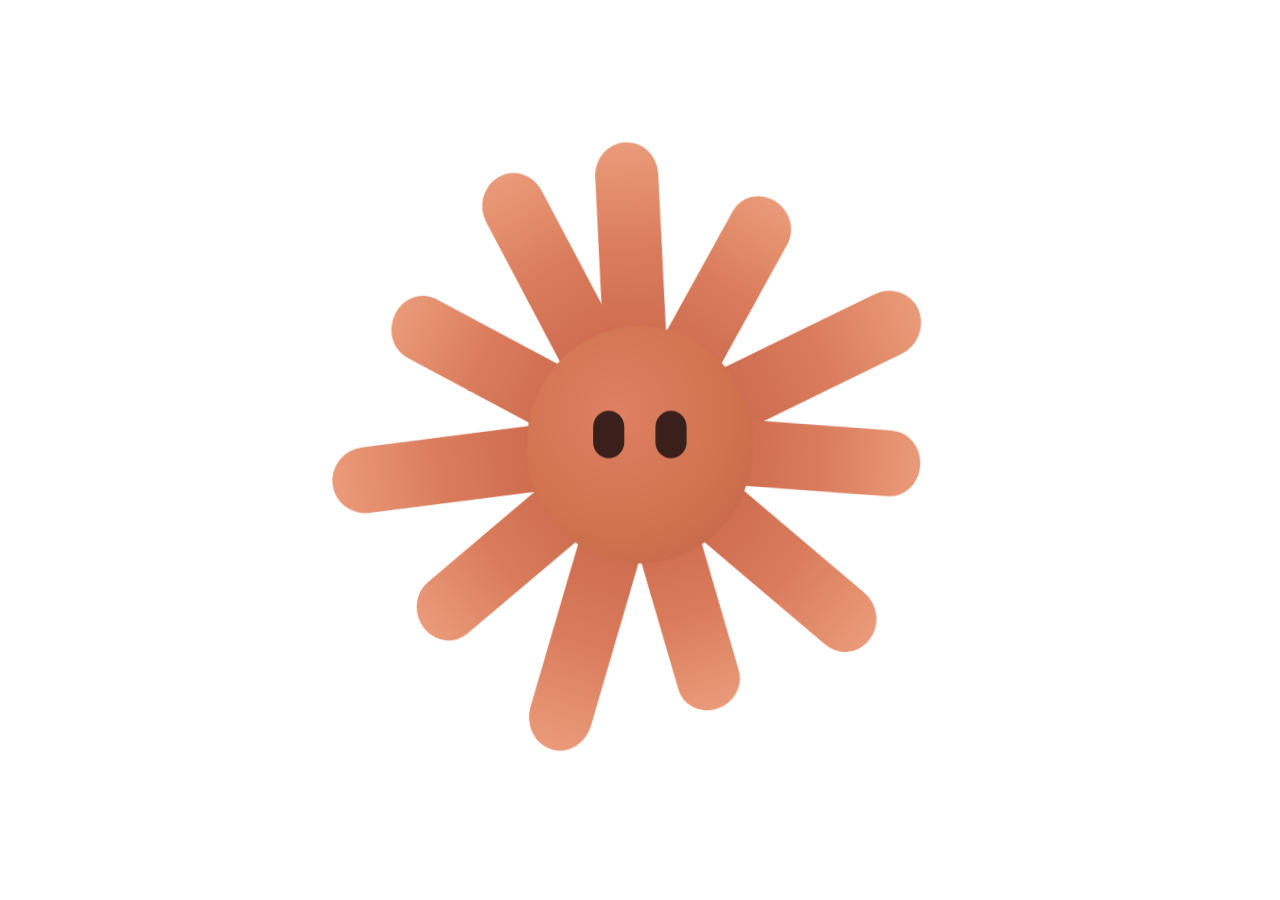
==== Resources/mascot.html @ 40404b52 "Fix expand race + flaky offline, and replace mascot with the real Claude sunburst Issue 1 (panel wou" ====
<!DOCTYPE html>
<html lang="en">
<head>
<meta charset="utf-8" />
<meta name="viewport" content="width=device-width, initial-scale=1, viewport-fit=cover" />
<title>Claude Mascot</title>
<style>
  html, body {
    margin: 0;
    height: 100%;
    background: transparent;       /* transparent for WKWebView (drawsBackground=false) */
    overflow: hidden;
  }
  #stage {
    position: fixed;
    inset: 0;
    display: flex;
    align-items: center;
    justify-content: center;
    will-change: filter, opacity;
  }
  /* Fill the viewport; viewBox padding keeps the rays from clipping. */
  #mascotSvg {
    width: 100%;
    height: 100%;
    display: block;
    overflow: visible;
    /* slight inner padding so the burst never touches the very edge */
    padding: 6%;
    box-sizing: border-box;
  }
  /* GPU hint for the animated groups */
  #mascot, #rays, #face { will-change: transform; }
</style>
</head>
<body>
  <div id="stage">
    <!--
      The real Claude mascot: a coral "sunburst"/sparkle (the burst is the body)
      with a simple cute face. 11 rounded tapered rays, lighter at the tips,
      radiating from a solid coral core. Faithful to claude.ai's burst mark.
    -->
    <svg id="mascotSvg" viewBox="0 0 260 260" xmlns="http://www.w3.org/2000/svg"
         shape-rendering="geometricPrecision" aria-label="Claude mascot">
      <defs>
        <!-- ray: dark coral at the base (center), lighter coral at the tip -->
        <linearGradient id="rayGrad" x1="0" y1="1" x2="0" y2="0">
          <stop offset="0"   stop-color="#C8654A" />
          <stop offset="0.55" stop-color="#DA7C5C" />
          <stop offset="1"   stop-color="#EA9B79" />
        </linearGradient>
        <!-- core face disc (kept close to the ray-base tone so it reads as one body) -->
        <radialGradient id="coreGrad" cx="0.40" cy="0.36" r="0.80">
          <stop offset="0"   stop-color="#DE8164" />
          <stop offset="0.62" stop-color="#D0734E" />
          <stop offset="1"   stop-color="#C2674A" />
        </radialGradient>
        <!-- a single ray, chunky rounded capsule pointing up -->
        <rect id="ray" x="-11" y="-101" width="22" height="80" rx="11" fill="url(#rayGrad)" />
      </defs>

      <!-- static centering group: GSAP never touches this -->
      <g transform="translate(130,130)">
        <!-- everything below is centered on (0,0) -->
        <g id="mascot">

          <!-- the burst of rays (organic, slightly irregular lengths) -->
          <g id="rays">
            <use href="#ray" transform="rotate(-4)   scale(1,1.00)" />
            <use href="#ray" transform="rotate(29)   scale(1,0.93)" />
            <use href="#ray" transform="rotate(64)   scale(1,1.06)" />
            <use href="#ray" transform="rotate(93)   scale(1,0.97)" />
            <use href="#ray" transform="rotate(128)  scale(1,1.02)" />
            <use href="#ray" transform="rotate(162)  scale(1,0.91)" />
            <use href="#ray" transform="rotate(196)  scale(1,1.05)" />
            <use href="#ray" transform="rotate(230)  scale(1,0.96)" />
            <use href="#ray" transform="rotate(262)  scale(1,1.07)" />
            <use href="#ray" transform="rotate(296)  scale(1,0.95)" />
            <use href="#ray" transform="rotate(330)  scale(1,1.01)" />
          </g>

          <!-- solid core = the face disc -->
          <circle id="core" cx="0" cy="0" r="40" fill="url(#coreGrad)" />

          <!-- face -->
          <g id="face">
            <!-- eyebrows (hidden until a tense mood) -->
            <g id="brows" opacity="0">
              <rect id="browL" x="-19" y="-18" width="13" height="3.6" rx="1.8" fill="#3A201A" />
              <rect id="browR" x="6"   y="-18" width="13" height="3.6" rx="1.8" fill="#3A201A" />
            </g>
            <!-- eyes -->
            <rect id="eyeL" x="-16.5" y="-11.5" width="11" height="16" rx="5.5" fill="#3A201A" />
            <rect id="eyeR" x="5.5"   y="-11.5" width="11" height="16" rx="5.5" fill="#3A201A" />
            <!-- mouths (one shown at a time, hidden by default) -->
            <path id="mouthHappy" d="M-9,13 Q0,20 9,13" fill="none" stroke="#3A201A"
                  stroke-width="3" stroke-linecap="round" opacity="0" />
            <ellipse id="mouthWorried" cx="0" cy="15" rx="3.6" ry="4.6" fill="#3A201A" opacity="0" />
          </g>

        </g>
      </g>
    </svg>
  </div>

  <!-- GSAP, vendored inline (no network at runtime) -->
  <script>/*!
 * GSAP 3.12.5
 * https://gsap.com
 * 
 * @license Copyright 2024, GreenSock. All rights reserved.
 * Subject to the terms at https://gsap.com/standard-license or for Club GSAP members, the agreement issued with that membership.
 * @author: Jack Doyle, jack@greensock.com
 */

!function(t,e){"object"==typeof exports&&"undefined"!=typeof module?e(exports):"function"==typeof define&&define.amd?define(["exports"],e):e((t=t||self).window=t.window||{})}(this,function(e){"use strict";function _inheritsLoose(t,e){t.prototype=Object.create(e.prototype),(t.prototype.constructor=t).__proto__=e}function _assertThisInitialized(t){if(void 0===t)throw new ReferenceError("this hasn't been initialised - super() hasn't been called");return t}function r(t){return"string"==typeof t}function s(t){return"function"==typeof t}function t(t){return"number"==typeof t}function u(t){return void 0===t}function v(t){return"object"==typeof t}function w(t){return!1!==t}function x(){return"undefined"!=typeof window}function y(t){return s(t)||r(t)}function P(t){return(i=yt(t,ot))&&ze}function Q(t,e){return console.warn("Invalid property",t,"set to",e,"Missing plugin? gsap.registerPlugin()")}function R(t,e){return!e&&console.warn(t)}function S(t,e){return t&&(ot[t]=e)&&i&&(i[t]=e)||ot}function T(){return 0}function ea(t){var e,r,i=t[0];if(v(i)||s(i)||(t=[t]),!(e=(i._gsap||{}).harness)){for(r=gt.length;r--&&!gt[r].targetTest(i););e=gt[r]}for(r=t.length;r--;)t[r]&&(t[r]._gsap||(t[r]._gsap=new Vt(t[r],e)))||t.splice(r,1);return t}function fa(t){return t._gsap||ea(Mt(t))[0]._gsap}function ga(t,e,r){return(r=t[e])&&s(r)?t[e]():u(r)&&t.getAttribute&&t.getAttribute(e)||r}function ha(t,e){return(t=t.split(",")).forEach(e)||t}function ia(t){return Math.round(1e5*t)/1e5||0}function ja(t){return Math.round(1e7*t)/1e7||0}function ka(t,e){var r=e.charAt(0),i=parseFloat(e.substr(2));return t=parseFloat(t),"+"===r?t+i:"-"===r?t-i:"*"===r?t*i:t/i}function la(t,e){for(var r=e.length,i=0;t.indexOf(e[i])<0&&++i<r;);return i<r}function ma(){var t,e,r=dt.length,i=dt.slice(0);for(ct={},t=dt.length=0;t<r;t++)(e=i[t])&&e._lazy&&(e.render(e._lazy[0],e._lazy[1],!0)._lazy=0)}function na(t,e,r,i){dt.length&&!L&&ma(),t.render(e,r,i||L&&e<0&&(t._initted||t._startAt)),dt.length&&!L&&ma()}function oa(t){var e=parseFloat(t);return(e||0===e)&&(t+"").match(at).length<2?e:r(t)?t.trim():t}function pa(t){return t}function qa(t,e){for(var r in e)r in t||(t[r]=e[r]);return t}function ta(t,e){for(var r in e)"__proto__"!==r&&"constructor"!==r&&"prototype"!==r&&(t[r]=v(e[r])?ta(t[r]||(t[r]={}),e[r]):e[r]);return t}function ua(t,e){var r,i={};for(r in t)r in e||(i[r]=t[r]);return i}function va(t){var e=t.parent||I,r=t.keyframes?function _setKeyframeDefaults(i){return function(t,e){for(var r in e)r in t||"duration"===r&&i||"ease"===r||(t[r]=e[r])}}(Z(t.keyframes)):qa;if(w(t.inherit))for(;e;)r(t,e.vars.defaults),e=e.parent||e._dp;return t}function xa(t,e,r,i,n){void 0===r&&(r="_first"),void 0===i&&(i="_last");var a,s=t[i];if(n)for(a=e[n];s&&s[n]>a;)s=s._prev;return s?(e._next=s._next,s._next=e):(e._next=t[r],t[r]=e),e._next?e._next._prev=e:t[i]=e,e._prev=s,e.parent=e._dp=t,e}function ya(t,e,r,i){void 0===r&&(r="_first"),void 0===i&&(i="_last");var n=e._prev,a=e._next;n?n._next=a:t[r]===e&&(t[r]=a),a?a._prev=n:t[i]===e&&(t[i]=n),e._next=e._prev=e.parent=null}function za(t,e){t.parent&&(!e||t.parent.autoRemoveChildren)&&t.parent.remove&&t.parent.remove(t),t._act=0}function Aa(t,e){if(t&&(!e||e._end>t._dur||e._start<0))for(var r=t;r;)r._dirty=1,r=r.parent;return t}function Ca(t,e,r,i){return t._startAt&&(L?t._startAt.revert(ht):t.vars.immediateRender&&!t.vars.autoRevert||t._startAt.render(e,!0,i))}function Ea(t){return t._repeat?Tt(t._tTime,t=t.duration()+t._rDelay)*t:0}function Ga(t,e){return(t-e._start)*e._ts+(0<=e._ts?0:e._dirty?e.totalDuration():e._tDur)}function Ha(t){return t._end=ja(t._start+(t._tDur/Math.abs(t._ts||t._rts||X)||0))}function Ia(t,e){var r=t._dp;return r&&r.smoothChildTiming&&t._ts&&(t._start=ja(r._time-(0<t._ts?e/t._ts:((t._dirty?t.totalDuration():t._tDur)-e)/-t._ts)),Ha(t),r._dirty||Aa(r,t)),t}function Ja(t,e){var r;if((e._time||!e._dur&&e._initted||e._start<t._time&&(e._dur||!e.add))&&(r=Ga(t.rawTime(),e),(!e._dur||Ot(0,e.totalDuration(),r)-e._tTime>X)&&e.render(r,!0)),Aa(t,e)._dp&&t._initted&&t._time>=t._dur&&t._ts){if(t._dur<t.duration())for(r=t;r._dp;)0<=r.rawTime()&&r.totalTime(r._tTime),r=r._dp;t._zTime=-X}}function Ka(e,r,i,n){return r.parent&&za(r),r._start=ja((t(i)?i:i||e!==I?xt(e,i,r):e._time)+r._delay),r._end=ja(r._start+(r.totalDuration()/Math.abs(r.timeScale())||0)),xa(e,r,"_first","_last",e._sort?"_start":0),bt(r)||(e._recent=r),n||Ja(e,r),e._ts<0&&Ia(e,e._tTime),e}function La(t,e){return(ot.ScrollTrigger||Q("scrollTrigger",e))&&ot.ScrollTrigger.create(e,t)}function Ma(t,e,r,i,n){return Qt(t,e,n),t._initted?!r&&t._pt&&!L&&(t._dur&&!1!==t.vars.lazy||!t._dur&&t.vars.lazy)&&f!==Rt.frame?(dt.push(t),t._lazy=[n,i],1):void 0:1}function Ra(t,e,r,i){var n=t._repeat,a=ja(e)||0,s=t._tTime/t._tDur;return s&&!i&&(t._time*=a/t._dur),t._dur=a,t._tDur=n?n<0?1e10:ja(a*(n+1)+t._rDelay*n):a,0<s&&!i&&Ia(t,t._tTime=t._tDur*s),t.parent&&Ha(t),r||Aa(t.parent,t),t}function Sa(t){return t instanceof Xt?Aa(t):Ra(t,t._dur)}function Va(e,r,i){var n,a,s=t(r[1]),o=(s?2:1)+(e<2?0:1),u=r[o];if(s&&(u.duration=r[1]),u.parent=i,e){for(n=u,a=i;a&&!("immediateRender"in n);)n=a.vars.defaults||{},a=w(a.vars.inherit)&&a.parent;u.immediateRender=w(n.immediateRender),e<2?u.runBackwards=1:u.startAt=r[o-1]}return new $t(r[0],u,r[1+o])}function Wa(t,e){return t||0===t?e(t):e}function Ya(t,e){return r(t)&&(e=st.exec(t))?e[1]:""}function _a(t,e){return t&&v(t)&&"length"in t&&(!e&&!t.length||t.length-1 in t&&v(t[0]))&&!t.nodeType&&t!==h}function cb(r){return r=Mt(r)[0]||R("Invalid scope")||{},function(t){var e=r.current||r.nativeElement||r;return Mt(t,e.querySelectorAll?e:e===r?R("Invalid scope")||a.createElement("div"):r)}}function db(t){return t.sort(function(){return.5-Math.random()})}function eb(t){if(s(t))return t;var p=v(t)?t:{each:t},_=jt(p.ease),m=p.from||0,g=parseFloat(p.base)||0,y={},e=0<m&&m<1,T=isNaN(m)||e,b=p.axis,w=m,x=m;return r(m)?w=x={center:.5,edges:.5,end:1}[m]||0:!e&&T&&(w=m[0],x=m[1]),function(t,e,r){var i,n,a,s,o,u,h,l,f,d=(r||p).length,c=y[d];if(!c){if(!(f="auto"===p.grid?0:(p.grid||[1,U])[1])){for(h=-U;h<(h=r[f++].getBoundingClientRect().left)&&f<d;);f<d&&f--}for(c=y[d]=[],i=T?Math.min(f,d)*w-.5:m%f,n=f===U?0:T?d*x/f-.5:m/f|0,l=U,u=h=0;u<d;u++)a=u%f-i,s=n-(u/f|0),c[u]=o=b?Math.abs("y"===b?s:a):K(a*a+s*s),h<o&&(h=o),o<l&&(l=o);"random"===m&&db(c),c.max=h-l,c.min=l,c.v=d=(parseFloat(p.amount)||parseFloat(p.each)*(d<f?d-1:b?"y"===b?d/f:f:Math.max(f,d/f))||0)*("edges"===m?-1:1),c.b=d<0?g-d:g,c.u=Ya(p.amount||p.each)||0,_=_&&d<0?Yt(_):_}return d=(c[t]-c.min)/c.max||0,ja(c.b+(_?_(d):d)*c.v)+c.u}}function fb(i){var n=Math.pow(10,((i+"").split(".")[1]||"").length);return function(e){var r=ja(Math.round(parseFloat(e)/i)*i*n);return(r-r%1)/n+(t(e)?0:Ya(e))}}function gb(h,e){var l,f,r=Z(h);return!r&&v(h)&&(l=r=h.radius||U,h.values?(h=Mt(h.values),(f=!t(h[0]))&&(l*=l)):h=fb(h.increment)),Wa(e,r?s(h)?function(t){return f=h(t),Math.abs(f-t)<=l?f:t}:function(e){for(var r,i,n=parseFloat(f?e.x:e),a=parseFloat(f?e.y:0),s=U,o=0,u=h.length;u--;)(r=f?(r=h[u].x-n)*r+(i=h[u].y-a)*i:Math.abs(h[u]-n))<s&&(s=r,o=u);return o=!l||s<=l?h[o]:e,f||o===e||t(e)?o:o+Ya(e)}:fb(h))}function hb(t,e,r,i){return Wa(Z(t)?!e:!0===r?!!(r=0):!i,function(){return Z(t)?t[~~(Math.random()*t.length)]:(r=r||1e-5)&&(i=r<1?Math.pow(10,(r+"").length-2):1)&&Math.floor(Math.round((t-r/2+Math.random()*(e-t+.99*r))/r)*r*i)/i})}function lb(e,r,t){return Wa(t,function(t){return e[~~r(t)]})}function ob(t){for(var e,r,i,n,a=0,s="";~(e=t.indexOf("random(",a));)i=t.indexOf(")",e),n="["===t.charAt(e+7),r=t.substr(e+7,i-e-7).match(n?at:tt),s+=t.substr(a,e-a)+hb(n?r:+r[0],n?0:+r[1],+r[2]||1e-5),a=i+1;return s+t.substr(a,t.length-a)}function rb(t,e,r){var i,n,a,s=t.labels,o=U;for(i in s)(n=s[i]-e)<0==!!r&&n&&o>(n=Math.abs(n))&&(a=i,o=n);return a}function tb(t){return za(t),t.scrollTrigger&&t.scrollTrigger.kill(!!L),t.progress()<1&&Ct(t,"onInterrupt"),t}function wb(t){if(t)if(t=!t.name&&t.default||t,x()||t.headless){var e=t.name,r=s(t),i=e&&!r&&t.init?function(){this._props=[]}:t,n={init:T,render:he,add:Wt,kill:ce,modifier:fe,rawVars:0},a={targetTest:0,get:0,getSetter:ne,aliases:{},register:0};if(Ft(),t!==i){if(pt[e])return;qa(i,qa(ua(t,n),a)),yt(i.prototype,yt(n,ua(t,a))),pt[i.prop=e]=i,t.targetTest&&(gt.push(i),ft[e]=1),e=("css"===e?"CSS":e.charAt(0).toUpperCase()+e.substr(1))+"Plugin"}S(e,i),t.register&&t.register(ze,i,_e)}else At.push(t)}function zb(t,e,r){return(6*(t+=t<0?1:1<t?-1:0)<1?e+(r-e)*t*6:t<.5?r:3*t<2?e+(r-e)*(2/3-t)*6:e)*St+.5|0}function Ab(e,r,i){var n,a,s,o,u,h,l,f,d,c,p=e?t(e)?[e>>16,e>>8&St,e&St]:0:zt.black;if(!p){if(","===e.substr(-1)&&(e=e.substr(0,e.length-1)),zt[e])p=zt[e];else if("#"===e.charAt(0)){if(e.length<6&&(e="#"+(n=e.charAt(1))+n+(a=e.charAt(2))+a+(s=e.charAt(3))+s+(5===e.length?e.charAt(4)+e.charAt(4):"")),9===e.length)return[(p=parseInt(e.substr(1,6),16))>>16,p>>8&St,p&St,parseInt(e.substr(7),16)/255];p=[(e=parseInt(e.substr(1),16))>>16,e>>8&St,e&St]}else if("hsl"===e.substr(0,3))if(p=c=e.match(tt),r){if(~e.indexOf("="))return p=e.match(et),i&&p.length<4&&(p[3]=1),p}else o=+p[0]%360/360,u=p[1]/100,n=2*(h=p[2]/100)-(a=h<=.5?h*(u+1):h+u-h*u),3<p.length&&(p[3]*=1),p[0]=zb(o+1/3,n,a),p[1]=zb(o,n,a),p[2]=zb(o-1/3,n,a);else p=e.match(tt)||zt.transparent;p=p.map(Number)}return r&&!c&&(n=p[0]/St,a=p[1]/St,s=p[2]/St,h=((l=Math.max(n,a,s))+(f=Math.min(n,a,s)))/2,l===f?o=u=0:(d=l-f,u=.5<h?d/(2-l-f):d/(l+f),o=l===n?(a-s)/d+(a<s?6:0):l===a?(s-n)/d+2:(n-a)/d+4,o*=60),p[0]=~~(o+.5),p[1]=~~(100*u+.5),p[2]=~~(100*h+.5)),i&&p.length<4&&(p[3]=1),p}function Bb(t){var r=[],i=[],n=-1;return t.split(Et).forEach(function(t){var e=t.match(rt)||[];r.push.apply(r,e),i.push(n+=e.length+1)}),r.c=i,r}function Cb(t,e,r){var i,n,a,s,o="",u=(t+o).match(Et),h=e?"hsla(":"rgba(",l=0;if(!u)return t;if(u=u.map(function(t){return(t=Ab(t,e,1))&&h+(e?t[0]+","+t[1]+"%,"+t[2]+"%,"+t[3]:t.join(","))+")"}),r&&(a=Bb(t),(i=r.c).join(o)!==a.c.join(o)))for(s=(n=t.replace(Et,"1").split(rt)).length-1;l<s;l++)o+=n[l]+(~i.indexOf(l)?u.shift()||h+"0,0,0,0)":(a.length?a:u.length?u:r).shift());if(!n)for(s=(n=t.split(Et)).length-1;l<s;l++)o+=n[l]+u[l];return o+n[s]}function Fb(t){var e,r=t.join(" ");if(Et.lastIndex=0,Et.test(r))return e=Dt.test(r),t[1]=Cb(t[1],e),t[0]=Cb(t[0],e,Bb(t[1])),!0}function Ob(t){var e=(t+"").split("("),r=Lt[e[0]];return r&&1<e.length&&r.config?r.config.apply(null,~t.indexOf("{")?[function _parseObjectInString(t){for(var e,r,i,n={},a=t.substr(1,t.length-3).split(":"),s=a[0],o=1,u=a.length;o<u;o++)r=a[o],e=o!==u-1?r.lastIndexOf(","):r.length,i=r.substr(0,e),n[s]=isNaN(i)?i.replace(Bt,"").trim():+i,s=r.substr(e+1).trim();return n}(e[1])]:function _valueInParentheses(t){var e=t.indexOf("(")+1,r=t.indexOf(")"),i=t.indexOf("(",e);return t.substring(e,~i&&i<r?t.indexOf(")",r+1):r)}(t).split(",").map(oa)):Lt._CE&&It.test(t)?Lt._CE("",t):r}function Qb(t,e){for(var r,i=t._first;i;)i instanceof Xt?Qb(i,e):!i.vars.yoyoEase||i._yoyo&&i._repeat||i._yoyo===e||(i.timeline?Qb(i.timeline,e):(r=i._ease,i._ease=i._yEase,i._yEase=r,i._yoyo=e)),i=i._next}function Sb(t,e,r,i){void 0===r&&(r=function easeOut(t){return 1-e(1-t)}),void 0===i&&(i=function easeInOut(t){return t<.5?e(2*t)/2:1-e(2*(1-t))/2});var n,a={easeIn:e,easeOut:r,easeInOut:i};return ha(t,function(t){for(var e in Lt[t]=ot[t]=a,Lt[n=t.toLowerCase()]=r,a)Lt[n+("easeIn"===e?".in":"easeOut"===e?".out":".inOut")]=Lt[t+"."+e]=a[e]}),a}function Tb(e){return function(t){return t<.5?(1-e(1-2*t))/2:.5+e(2*(t-.5))/2}}function Ub(r,t,e){function Jm(t){return 1===t?1:i*Math.pow(2,-10*t)*H((t-a)*n)+1}var i=1<=t?t:1,n=(e||(r?.3:.45))/(t<1?t:1),a=n/N*(Math.asin(1/i)||0),s="out"===r?Jm:"in"===r?function(t){return 1-Jm(1-t)}:Tb(Jm);return n=N/n,s.config=function(t,e){return Ub(r,t,e)},s}function Vb(e,r){function Rm(t){return t?--t*t*((r+1)*t+r)+1:0}void 0===r&&(r=1.70158);var t="out"===e?Rm:"in"===e?function(t){return 1-Rm(1-t)}:Tb(Rm);return t.config=function(t){return Vb(e,t)},t}var F,L,l,I,h,n,a,i,o,f,d,c,p,_,m,g,b,O,k,M,C,A,z,E,D,B,Y,j,q={autoSleep:120,force3D:"auto",nullTargetWarn:1,units:{lineHeight:""}},V={duration:.5,overwrite:!1,delay:0},U=1e8,X=1/U,N=2*Math.PI,G=N/4,W=0,K=Math.sqrt,J=Math.cos,H=Math.sin,$="function"==typeof ArrayBuffer&&ArrayBuffer.isView||function(){},Z=Array.isArray,tt=/(?:-?\.?\d|\.)+/gi,et=/[-+=.]*\d+[.e\-+]*\d*[e\-+]*\d*/g,rt=/[-+=.]*\d+[.e-]*\d*[a-z%]*/g,it=/[-+=.]*\d+\.?\d*(?:e-|e\+)?\d*/gi,nt=/[+-]=-?[.\d]+/,at=/[^,'"\[\]\s]+/gi,st=/^[+\-=e\s\d]*\d+[.\d]*([a-z]*|%)\s*$/i,ot={},ut={suppressEvents:!0,isStart:!0,kill:!1},ht={suppressEvents:!0,kill:!1},lt={suppressEvents:!0},ft={},dt=[],ct={},pt={},_t={},mt=30,gt=[],vt="",yt=function _merge(t,e){for(var r in e)t[r]=e[r];return t},Tt=function _animationCycle(t,e){var r=Math.floor(t/=e);return t&&r===t?r-1:r},bt=function _isFromOrFromStart(t){var e=t.data;return"isFromStart"===e||"isStart"===e},wt={_start:0,endTime:T,totalDuration:T},xt=function _parsePosition(t,e,i){var n,a,s,o=t.labels,u=t._recent||wt,h=t.duration()>=U?u.endTime(!1):t._dur;return r(e)&&(isNaN(e)||e in o)?(a=e.charAt(0),s="%"===e.substr(-1),n=e.indexOf("="),"<"===a||">"===a?(0<=n&&(e=e.replace(/=/,"")),("<"===a?u._start:u.endTime(0<=u._repeat))+(parseFloat(e.substr(1))||0)*(s?(n<0?u:i).totalDuration()/100:1)):n<0?(e in o||(o[e]=h),o[e]):(a=parseFloat(e.charAt(n-1)+e.substr(n+1)),s&&i&&(a=a/100*(Z(i)?i[0]:i).totalDuration()),1<n?_parsePosition(t,e.substr(0,n-1),i)+a:h+a)):null==e?h:+e},Ot=function _clamp(t,e,r){return r<t?t:e<r?e:r},kt=[].slice,Mt=function toArray(t,e,i){return l&&!e&&l.selector?l.selector(t):!r(t)||i||!n&&Ft()?Z(t)?function _flatten(t,e,i){return void 0===i&&(i=[]),t.forEach(function(t){return r(t)&&!e||_a(t,1)?i.push.apply(i,Mt(t)):i.push(t)})||i}(t,i):_a(t)?kt.call(t,0):t?[t]:[]:kt.call((e||a).querySelectorAll(t),0)},Pt=function mapRange(e,t,r,i,n){var a=t-e,s=i-r;return Wa(n,function(t){return r+((t-e)/a*s||0)})},Ct=function _callback(t,e,r){var i,n,a,s=t.vars,o=s[e],u=l,h=t._ctx;if(o)return i=s[e+"Params"],n=s.callbackScope||t,r&&dt.length&&ma(),h&&(l=h),a=i?o.apply(n,i):o.call(n),l=u,a},At=[],St=255,zt={aqua:[0,St,St],lime:[0,St,0],silver:[192,192,192],black:[0,0,0],maroon:[128,0,0],teal:[0,128,128],blue:[0,0,St],navy:[0,0,128],white:[St,St,St],olive:[128,128,0],yellow:[St,St,0],orange:[St,165,0],gray:[128,128,128],purple:[128,0,128],green:[0,128,0],red:[St,0,0],pink:[St,192,203],cyan:[0,St,St],transparent:[St,St,St,0]},Et=function(){var t,e="(?:\\b(?:(?:rgb|rgba|hsl|hsla)\\(.+?\\))|\\B#(?:[0-9a-f]{3,4}){1,2}\\b";for(t in zt)e+="|"+t+"\\b";return new RegExp(e+")","gi")}(),Dt=/hsl[a]?\(/,Rt=(k=Date.now,M=500,C=33,A=k(),z=A,D=E=1e3/240,g={time:0,frame:0,tick:function tick(){yl(!0)},deltaRatio:function deltaRatio(t){return b/(1e3/(t||60))},wake:function wake(){o&&(!n&&x()&&(h=n=window,a=h.document||{},ot.gsap=ze,(h.gsapVersions||(h.gsapVersions=[])).push(ze.version),P(i||h.GreenSockGlobals||!h.gsap&&h||{}),At.forEach(wb)),m="undefined"!=typeof requestAnimationFrame&&requestAnimationFrame,p&&g.sleep(),_=m||function(t){return setTimeout(t,D-1e3*g.time+1|0)},c=1,yl(2))},sleep:function sleep(){(m?cancelAnimationFrame:clearTimeout)(p),c=0,_=T},lagSmoothing:function lagSmoothing(t,e){M=t||1/0,C=Math.min(e||33,M)},fps:function fps(t){E=1e3/(t||240),D=1e3*g.time+E},add:function add(n,t,e){var a=t?function(t,e,r,i){n(t,e,r,i),g.remove(a)}:n;return g.remove(n),B[e?"unshift":"push"](a),Ft(),a},remove:function remove(t,e){~(e=B.indexOf(t))&&B.splice(e,1)&&e<=O&&O--},_listeners:B=[]}),Ft=function _wake(){return!c&&Rt.wake()},Lt={},It=/^[\d.\-M][\d.\-,\s]/,Bt=/["']/g,Yt=function _invertEase(e){return function(t){return 1-e(1-t)}},jt=function _parseEase(t,e){return t&&(s(t)?t:Lt[t]||Ob(t))||e};function yl(t){var e,r,i,n,a=k()-z,s=!0===t;if((M<a||a<0)&&(A+=a-C),(0<(e=(i=(z+=a)-A)-D)||s)&&(n=++g.frame,b=i-1e3*g.time,g.time=i/=1e3,D+=e+(E<=e?4:E-e),r=1),s||(p=_(yl)),r)for(O=0;O<B.length;O++)B[O](i,b,n,t)}function gn(t){return t<j?Y*t*t:t<.7272727272727273?Y*Math.pow(t-1.5/2.75,2)+.75:t<.9090909090909092?Y*(t-=2.25/2.75)*t+.9375:Y*Math.pow(t-2.625/2.75,2)+.984375}ha("Linear,Quad,Cubic,Quart,Quint,Strong",function(t,e){var r=e<5?e+1:e;Sb(t+",Power"+(r-1),e?function(t){return Math.pow(t,r)}:function(t){return t},function(t){return 1-Math.pow(1-t,r)},function(t){return t<.5?Math.pow(2*t,r)/2:1-Math.pow(2*(1-t),r)/2})}),Lt.Linear.easeNone=Lt.none=Lt.Linear.easeIn,Sb("Elastic",Ub("in"),Ub("out"),Ub()),Y=7.5625,j=1/2.75,Sb("Bounce",function(t){return 1-gn(1-t)},gn),Sb("Expo",function(t){return t?Math.pow(2,10*(t-1)):0}),Sb("Circ",function(t){return-(K(1-t*t)-1)}),Sb("Sine",function(t){return 1===t?1:1-J(t*G)}),Sb("Back",Vb("in"),Vb("out"),Vb()),Lt.SteppedEase=Lt.steps=ot.SteppedEase={config:function config(t,e){void 0===t&&(t=1);var r=1/t,i=t+(e?0:1),n=e?1:0;return function(t){return((i*Ot(0,.99999999,t)|0)+n)*r}}},V.ease=Lt["quad.out"],ha("onComplete,onUpdate,onStart,onRepeat,onReverseComplete,onInterrupt",function(t){return vt+=t+","+t+"Params,"});var qt,Vt=function GSCache(t,e){this.id=W++,(t._gsap=this).target=t,this.harness=e,this.get=e?e.get:ga,this.set=e?e.getSetter:ne},Ut=((qt=Animation.prototype).delay=function delay(t){return t||0===t?(this.parent&&this.parent.smoothChildTiming&&this.startTime(this._start+t-this._delay),this._delay=t,this):this._delay},qt.duration=function duration(t){return arguments.length?this.totalDuration(0<this._repeat?t+(t+this._rDelay)*this._repeat:t):this.totalDuration()&&this._dur},qt.totalDuration=function totalDuration(t){return arguments.length?(this._dirty=0,Ra(this,this._repeat<0?t:(t-this._repeat*this._rDelay)/(this._repeat+1))):this._tDur},qt.totalTime=function totalTime(t,e){if(Ft(),!arguments.length)return this._tTime;var r=this._dp;if(r&&r.smoothChildTiming&&this._ts){for(Ia(this,t),!r._dp||r.parent||Ja(r,this);r&&r.parent;)r.parent._time!==r._start+(0<=r._ts?r._tTime/r._ts:(r.totalDuration()-r._tTime)/-r._ts)&&r.totalTime(r._tTime,!0),r=r.parent;!this.parent&&this._dp.autoRemoveChildren&&(0<this._ts&&t<this._tDur||this._ts<0&&0<t||!this._tDur&&!t)&&Ka(this._dp,this,this._start-this._delay)}return(this._tTime!==t||!this._dur&&!e||this._initted&&Math.abs(this._zTime)===X||!t&&!this._initted&&(this.add||this._ptLookup))&&(this._ts||(this._pTime=t),na(this,t,e)),this},qt.time=function time(t,e){return arguments.length?this.totalTime(Math.min(this.totalDuration(),t+Ea(this))%(this._dur+this._rDelay)||(t?this._dur:0),e):this._time},qt.totalProgress=function totalProgress(t,e){return arguments.length?this.totalTime(this.totalDuration()*t,e):this.totalDuration()?Math.min(1,this._tTime/this._tDur):0<this.rawTime()?1:0},qt.progress=function progress(t,e){return arguments.length?this.totalTime(this.duration()*(!this._yoyo||1&this.iteration()?t:1-t)+Ea(this),e):this.duration()?Math.min(1,this._time/this._dur):0<this.rawTime()?1:0},qt.iteration=function iteration(t,e){var r=this.duration()+this._rDelay;return arguments.length?this.totalTime(this._time+(t-1)*r,e):this._repeat?Tt(this._tTime,r)+1:1},qt.timeScale=function timeScale(t,e){if(!arguments.length)return this._rts===-X?0:this._rts;if(this._rts===t)return this;var r=this.parent&&this._ts?Ga(this.parent._time,this):this._tTime;return this._rts=+t||0,this._ts=this._ps||t===-X?0:this._rts,this.totalTime(Ot(-Math.abs(this._delay),this._tDur,r),!1!==e),Ha(this),function _recacheAncestors(t){for(var e=t.parent;e&&e.parent;)e._dirty=1,e.totalDuration(),e=e.parent;return t}(this)},qt.paused=function paused(t){return arguments.length?(this._ps!==t&&((this._ps=t)?(this._pTime=this._tTime||Math.max(-this._delay,this.rawTime()),this._ts=this._act=0):(Ft(),this._ts=this._rts,this.totalTime(this.parent&&!this.parent.smoothChildTiming?this.rawTime():this._tTime||this._pTime,1===this.progress()&&Math.abs(this._zTime)!==X&&(this._tTime-=X)))),this):this._ps},qt.startTime=function startTime(t){if(arguments.length){this._start=t;var e=this.parent||this._dp;return!e||!e._sort&&this.parent||Ka(e,this,t-this._delay),this}return this._start},qt.endTime=function endTime(t){return this._start+(w(t)?this.totalDuration():this.duration())/Math.abs(this._ts||1)},qt.rawTime=function rawTime(t){var e=this.parent||this._dp;return e?t&&(!this._ts||this._repeat&&this._time&&this.totalProgress()<1)?this._tTime%(this._dur+this._rDelay):this._ts?Ga(e.rawTime(t),this):this._tTime:this._tTime},qt.revert=function revert(t){void 0===t&&(t=lt);var e=L;return L=t,(this._initted||this._startAt)&&(this.timeline&&this.timeline.revert(t),this.totalTime(-.01,t.suppressEvents)),"nested"!==this.data&&!1!==t.kill&&this.kill(),L=e,this},qt.globalTime=function globalTime(t){for(var e=this,r=arguments.length?t:e.rawTime();e;)r=e._start+r/(Math.abs(e._ts)||1),e=e._dp;return!this.parent&&this._sat?this._sat.globalTime(t):r},qt.repeat=function repeat(t){return arguments.length?(this._repeat=t===1/0?-2:t,Sa(this)):-2===this._repeat?1/0:this._repeat},qt.repeatDelay=function repeatDelay(t){if(arguments.length){var e=this._time;return this._rDelay=t,Sa(this),e?this.time(e):this}return this._rDelay},qt.yoyo=function yoyo(t){return arguments.length?(this._yoyo=t,this):this._yoyo},qt.seek=function seek(t,e){return this.totalTime(xt(this,t),w(e))},qt.restart=function restart(t,e){return this.play().totalTime(t?-this._delay:0,w(e))},qt.play=function play(t,e){return null!=t&&this.seek(t,e),this.reversed(!1).paused(!1)},qt.reverse=function reverse(t,e){return null!=t&&this.seek(t||this.totalDuration(),e),this.reversed(!0).paused(!1)},qt.pause=function pause(t,e){return null!=t&&this.seek(t,e),this.paused(!0)},qt.resume=function resume(){return this.paused(!1)},qt.reversed=function reversed(t){return arguments.length?(!!t!==this.reversed()&&this.timeScale(-this._rts||(t?-X:0)),this):this._rts<0},qt.invalidate=function invalidate(){return this._initted=this._act=0,this._zTime=-X,this},qt.isActive=function isActive(){var t,e=this.parent||this._dp,r=this._start;return!(e&&!(this._ts&&this._initted&&e.isActive()&&(t=e.rawTime(!0))>=r&&t<this.endTime(!0)-X))},qt.eventCallback=function eventCallback(t,e,r){var i=this.vars;return 1<arguments.length?(e?(i[t]=e,r&&(i[t+"Params"]=r),"onUpdate"===t&&(this._onUpdate=e)):delete i[t],this):i[t]},qt.then=function then(t){var i=this;return new Promise(function(e){function Co(){var t=i.then;i.then=null,s(r)&&(r=r(i))&&(r.then||r===i)&&(i.then=t),e(r),i.then=t}var r=s(t)?t:pa;i._initted&&1===i.totalProgress()&&0<=i._ts||!i._tTime&&i._ts<0?Co():i._prom=Co})},qt.kill=function kill(){tb(this)},Animation);function Animation(t){this.vars=t,this._delay=+t.delay||0,(this._repeat=t.repeat===1/0?-2:t.repeat||0)&&(this._rDelay=t.repeatDelay||0,this._yoyo=!!t.yoyo||!!t.yoyoEase),this._ts=1,Ra(this,+t.duration,1,1),this.data=t.data,l&&(this._ctx=l).data.push(this),c||Rt.wake()}qa(Ut.prototype,{_time:0,_start:0,_end:0,_tTime:0,_tDur:0,_dirty:0,_repeat:0,_yoyo:!1,parent:null,_initted:!1,_rDelay:0,_ts:1,_dp:0,ratio:0,_zTime:-X,_prom:0,_ps:!1,_rts:1});var Xt=function(i){function Timeline(t,e){var r;return void 0===t&&(t={}),(r=i.call(this,t)||this).labels={},r.smoothChildTiming=!!t.smoothChildTiming,r.autoRemoveChildren=!!t.autoRemoveChildren,r._sort=w(t.sortChildren),I&&Ka(t.parent||I,_assertThisInitialized(r),e),t.reversed&&r.reverse(),t.paused&&r.paused(!0),t.scrollTrigger&&La(_assertThisInitialized(r),t.scrollTrigger),r}_inheritsLoose(Timeline,i);var e=Timeline.prototype;return e.to=function to(t,e,r){return Va(0,arguments,this),this},e.from=function from(t,e,r){return Va(1,arguments,this),this},e.fromTo=function fromTo(t,e,r,i){return Va(2,arguments,this),this},e.set=function set(t,e,r){return e.duration=0,e.parent=this,va(e).repeatDelay||(e.repeat=0),e.immediateRender=!!e.immediateRender,new $t(t,e,xt(this,r),1),this},e.call=function call(t,e,r){return Ka(this,$t.delayedCall(0,t,e),r)},e.staggerTo=function staggerTo(t,e,r,i,n,a,s){return r.duration=e,r.stagger=r.stagger||i,r.onComplete=a,r.onCompleteParams=s,r.parent=this,new $t(t,r,xt(this,n)),this},e.staggerFrom=function staggerFrom(t,e,r,i,n,a,s){return r.runBackwards=1,va(r).immediateRender=w(r.immediateRender),this.staggerTo(t,e,r,i,n,a,s)},e.staggerFromTo=function staggerFromTo(t,e,r,i,n,a,s,o){return i.startAt=r,va(i).immediateRender=w(i.immediateRender),this.staggerTo(t,e,i,n,a,s,o)},e.render=function render(t,e,r){var i,n,a,s,o,u,h,l,f,d,c,p,_=this._time,m=this._dirty?this.totalDuration():this._tDur,g=this._dur,v=t<=0?0:ja(t),y=this._zTime<0!=t<0&&(this._initted||!g);if(this!==I&&m<v&&0<=t&&(v=m),v!==this._tTime||r||y){if(_!==this._time&&g&&(v+=this._time-_,t+=this._time-_),i=v,f=this._start,u=!(l=this._ts),y&&(g||(_=this._zTime),!t&&e||(this._zTime=t)),this._repeat){if(c=this._yoyo,o=g+this._rDelay,this._repeat<-1&&t<0)return this.totalTime(100*o+t,e,r);if(i=ja(v%o),v===m?(s=this._repeat,i=g):((s=~~(v/o))&&s===v/o&&(i=g,s--),g<i&&(i=g)),d=Tt(this._tTime,o),!_&&this._tTime&&d!==s&&this._tTime-d*o-this._dur<=0&&(d=s),c&&1&s&&(i=g-i,p=1),s!==d&&!this._lock){var T=c&&1&d,b=T===(c&&1&s);if(s<d&&(T=!T),_=T?0:v%g?g:v,this._lock=1,this.render(_||(p?0:ja(s*o)),e,!g)._lock=0,this._tTime=v,!e&&this.parent&&Ct(this,"onRepeat"),this.vars.repeatRefresh&&!p&&(this.invalidate()._lock=1),_&&_!==this._time||u!=!this._ts||this.vars.onRepeat&&!this.parent&&!this._act)return this;if(g=this._dur,m=this._tDur,b&&(this._lock=2,_=T?g:-1e-4,this.render(_,!0),this.vars.repeatRefresh&&!p&&this.invalidate()),this._lock=0,!this._ts&&!u)return this;Qb(this,p)}}if(this._hasPause&&!this._forcing&&this._lock<2&&(h=function _findNextPauseTween(t,e,r){var i;if(e<r)for(i=t._first;i&&i._start<=r;){if("isPause"===i.data&&i._start>e)return i;i=i._next}else for(i=t._last;i&&i._start>=r;){if("isPause"===i.data&&i._start<e)return i;i=i._prev}}(this,ja(_),ja(i)))&&(v-=i-(i=h._start)),this._tTime=v,this._time=i,this._act=!l,this._initted||(this._onUpdate=this.vars.onUpdate,this._initted=1,this._zTime=t,_=0),!_&&i&&!e&&!s&&(Ct(this,"onStart"),this._tTime!==v))return this;if(_<=i&&0<=t)for(n=this._first;n;){if(a=n._next,(n._act||i>=n._start)&&n._ts&&h!==n){if(n.parent!==this)return this.render(t,e,r);if(n.render(0<n._ts?(i-n._start)*n._ts:(n._dirty?n.totalDuration():n._tDur)+(i-n._start)*n._ts,e,r),i!==this._time||!this._ts&&!u){h=0,a&&(v+=this._zTime=-X);break}}n=a}else{n=this._last;for(var w=t<0?t:i;n;){if(a=n._prev,(n._act||w<=n._end)&&n._ts&&h!==n){if(n.parent!==this)return this.render(t,e,r);if(n.render(0<n._ts?(w-n._start)*n._ts:(n._dirty?n.totalDuration():n._tDur)+(w-n._start)*n._ts,e,r||L&&(n._initted||n._startAt)),i!==this._time||!this._ts&&!u){h=0,a&&(v+=this._zTime=w?-X:X);break}}n=a}}if(h&&!e&&(this.pause(),h.render(_<=i?0:-X)._zTime=_<=i?1:-1,this._ts))return this._start=f,Ha(this),this.render(t,e,r);this._onUpdate&&!e&&Ct(this,"onUpdate",!0),(v===m&&this._tTime>=this.totalDuration()||!v&&_)&&(f!==this._start&&Math.abs(l)===Math.abs(this._ts)||this._lock||(!t&&g||!(v===m&&0<this._ts||!v&&this._ts<0)||za(this,1),e||t<0&&!_||!v&&!_&&m||(Ct(this,v===m&&0<=t?"onComplete":"onReverseComplete",!0),!this._prom||v<m&&0<this.timeScale()||this._prom())))}return this},e.add=function add(e,i){var n=this;if(t(i)||(i=xt(this,i,e)),!(e instanceof Ut)){if(Z(e))return e.forEach(function(t){return n.add(t,i)}),this;if(r(e))return this.addLabel(e,i);if(!s(e))return this;e=$t.delayedCall(0,e)}return this!==e?Ka(this,e,i):this},e.getChildren=function getChildren(t,e,r,i){void 0===t&&(t=!0),void 0===e&&(e=!0),void 0===r&&(r=!0),void 0===i&&(i=-U);for(var n=[],a=this._first;a;)a._start>=i&&(a instanceof $t?e&&n.push(a):(r&&n.push(a),t&&n.push.apply(n,a.getChildren(!0,e,r)))),a=a._next;return n},e.getById=function getById(t){for(var e=this.getChildren(1,1,1),r=e.length;r--;)if(e[r].vars.id===t)return e[r]},e.remove=function remove(t){return r(t)?this.removeLabel(t):s(t)?this.killTweensOf(t):(ya(this,t),t===this._recent&&(this._recent=this._last),Aa(this))},e.totalTime=function totalTime(t,e){return arguments.length?(this._forcing=1,!this._dp&&this._ts&&(this._start=ja(Rt.time-(0<this._ts?t/this._ts:(this.totalDuration()-t)/-this._ts))),i.prototype.totalTime.call(this,t,e),this._forcing=0,this):this._tTime},e.addLabel=function addLabel(t,e){return this.labels[t]=xt(this,e),this},e.removeLabel=function removeLabel(t){return delete this.labels[t],this},e.addPause=function addPause(t,e,r){var i=$t.delayedCall(0,e||T,r);return i.data="isPause",this._hasPause=1,Ka(this,i,xt(this,t))},e.removePause=function removePause(t){var e=this._first;for(t=xt(this,t);e;)e._start===t&&"isPause"===e.data&&za(e),e=e._next},e.killTweensOf=function killTweensOf(t,e,r){for(var i=this.getTweensOf(t,r),n=i.length;n--;)Nt!==i[n]&&i[n].kill(t,e);return this},e.getTweensOf=function getTweensOf(e,r){for(var i,n=[],a=Mt(e),s=this._first,o=t(r);s;)s instanceof $t?la(s._targets,a)&&(o?(!Nt||s._initted&&s._ts)&&s.globalTime(0)<=r&&s.globalTime(s.totalDuration())>r:!r||s.isActive())&&n.push(s):(i=s.getTweensOf(a,r)).length&&n.push.apply(n,i),s=s._next;return n},e.tweenTo=function tweenTo(t,e){e=e||{};var r,i=this,n=xt(i,t),a=e.startAt,s=e.onStart,o=e.onStartParams,u=e.immediateRender,h=$t.to(i,qa({ease:e.ease||"none",lazy:!1,immediateRender:!1,time:n,overwrite:"auto",duration:e.duration||Math.abs((n-(a&&"time"in a?a.time:i._time))/i.timeScale())||X,onStart:function onStart(){if(i.pause(),!r){var t=e.duration||Math.abs((n-(a&&"time"in a?a.time:i._time))/i.timeScale());h._dur!==t&&Ra(h,t,0,1).render(h._time,!0,!0),r=1}s&&s.apply(h,o||[])}},e));return u?h.render(0):h},e.tweenFromTo=function tweenFromTo(t,e,r){return this.tweenTo(e,qa({startAt:{time:xt(this,t)}},r))},e.recent=function recent(){return this._recent},e.nextLabel=function nextLabel(t){return void 0===t&&(t=this._time),rb(this,xt(this,t))},e.previousLabel=function previousLabel(t){return void 0===t&&(t=this._time),rb(this,xt(this,t),1)},e.currentLabel=function currentLabel(t){return arguments.length?this.seek(t,!0):this.previousLabel(this._time+X)},e.shiftChildren=function shiftChildren(t,e,r){void 0===r&&(r=0);for(var i,n=this._first,a=this.labels;n;)n._start>=r&&(n._start+=t,n._end+=t),n=n._next;if(e)for(i in a)a[i]>=r&&(a[i]+=t);return Aa(this)},e.invalidate=function invalidate(t){var e=this._first;for(this._lock=0;e;)e.invalidate(t),e=e._next;return i.prototype.invalidate.call(this,t)},e.clear=function clear(t){void 0===t&&(t=!0);for(var e,r=this._first;r;)e=r._next,this.remove(r),r=e;return this._dp&&(this._time=this._tTime=this._pTime=0),t&&(this.labels={}),Aa(this)},e.totalDuration=function totalDuration(t){var e,r,i,n=0,a=this,s=a._last,o=U;if(arguments.length)return a.timeScale((a._repeat<0?a.duration():a.totalDuration())/(a.reversed()?-t:t));if(a._dirty){for(i=a.parent;s;)e=s._prev,s._dirty&&s.totalDuration(),o<(r=s._start)&&a._sort&&s._ts&&!a._lock?(a._lock=1,Ka(a,s,r-s._delay,1)._lock=0):o=r,r<0&&s._ts&&(n-=r,(!i&&!a._dp||i&&i.smoothChildTiming)&&(a._start+=r/a._ts,a._time-=r,a._tTime-=r),a.shiftChildren(-r,!1,-Infinity),o=0),s._end>n&&s._ts&&(n=s._end),s=e;Ra(a,a===I&&a._time>n?a._time:n,1,1),a._dirty=0}return a._tDur},Timeline.updateRoot=function updateRoot(t){if(I._ts&&(na(I,Ga(t,I)),f=Rt.frame),Rt.frame>=mt){mt+=q.autoSleep||120;var e=I._first;if((!e||!e._ts)&&q.autoSleep&&Rt._listeners.length<2){for(;e&&!e._ts;)e=e._next;e||Rt.sleep()}}},Timeline}(Ut);qa(Xt.prototype,{_lock:0,_hasPause:0,_forcing:0});function ac(t,e,i,n,a,o){var u,h,l,f;if(pt[t]&&!1!==(u=new pt[t]).init(a,u.rawVars?e[t]:function _processVars(t,e,i,n,a){if(s(t)&&(t=Kt(t,a,e,i,n)),!v(t)||t.style&&t.nodeType||Z(t)||$(t))return r(t)?Kt(t,a,e,i,n):t;var o,u={};for(o in t)u[o]=Kt(t[o],a,e,i,n);return u}(e[t],n,a,o,i),i,n,o)&&(i._pt=h=new _e(i._pt,a,t,0,1,u.render,u,0,u.priority),i!==d))for(l=i._ptLookup[i._targets.indexOf(a)],f=u._props.length;f--;)l[u._props[f]]=h;return u}function gc(t,r,e,i){var n,a,s=r.ease||i||"power1.inOut";if(Z(r))a=e[t]||(e[t]=[]),r.forEach(function(t,e){return a.push({t:e/(r.length-1)*100,v:t,e:s})});else for(n in r)a=e[n]||(e[n]=[]),"ease"===n||a.push({t:parseFloat(t),v:r[n],e:s})}var Nt,Gt,Wt=function _addPropTween(t,e,i,n,a,o,u,h,l,f){s(n)&&(n=n(a||0,t,o));var d,c=t[e],p="get"!==i?i:s(c)?l?t[e.indexOf("set")||!s(t["get"+e.substr(3)])?e:"get"+e.substr(3)](l):t[e]():c,_=s(c)?l?re:te:Zt;if(r(n)&&(~n.indexOf("random(")&&(n=ob(n)),"="===n.charAt(1)&&(!(d=ka(p,n)+(Ya(p)||0))&&0!==d||(n=d))),!f||p!==n||Gt)return isNaN(p*n)||""===n?(c||e in t||Q(e,n),function _addComplexStringPropTween(t,e,r,i,n,a,s){var o,u,h,l,f,d,c,p,_=new _e(this._pt,t,e,0,1,ue,null,n),m=0,g=0;for(_.b=r,_.e=i,r+="",(c=~(i+="").indexOf("random("))&&(i=ob(i)),a&&(a(p=[r,i],t,e),r=p[0],i=p[1]),u=r.match(it)||[];o=it.exec(i);)l=o[0],f=i.substring(m,o.index),h?h=(h+1)%5:"rgba("===f.substr(-5)&&(h=1),l!==u[g++]&&(d=parseFloat(u[g-1])||0,_._pt={_next:_._pt,p:f||1===g?f:",",s:d,c:"="===l.charAt(1)?ka(d,l)-d:parseFloat(l)-d,m:h&&h<4?Math.round:0},m=it.lastIndex);return _.c=m<i.length?i.substring(m,i.length):"",_.fp=s,(nt.test(i)||c)&&(_.e=0),this._pt=_}.call(this,t,e,p,n,_,h||q.stringFilter,l)):(d=new _e(this._pt,t,e,+p||0,n-(p||0),"boolean"==typeof c?se:ae,0,_),l&&(d.fp=l),u&&d.modifier(u,this,t),this._pt=d)},Qt=function _initTween(t,e,r){var i,n,a,s,o,u,h,l,f,d,c,p,_,m=t.vars,g=m.ease,v=m.startAt,y=m.immediateRender,T=m.lazy,b=m.onUpdate,x=m.runBackwards,O=m.yoyoEase,k=m.keyframes,M=m.autoRevert,P=t._dur,C=t._startAt,A=t._targets,S=t.parent,z=S&&"nested"===S.data?S.vars.targets:A,E="auto"===t._overwrite&&!F,D=t.timeline;if(!D||k&&g||(g="none"),t._ease=jt(g,V.ease),t._yEase=O?Yt(jt(!0===O?g:O,V.ease)):0,O&&t._yoyo&&!t._repeat&&(O=t._yEase,t._yEase=t._ease,t._ease=O),t._from=!D&&!!m.runBackwards,!D||k&&!m.stagger){if(p=(l=A[0]?fa(A[0]).harness:0)&&m[l.prop],i=ua(m,ft),C&&(C._zTime<0&&C.progress(1),e<0&&x&&y&&!M?C.render(-1,!0):C.revert(x&&P?ht:ut),C._lazy=0),v){if(za(t._startAt=$t.set(A,qa({data:"isStart",overwrite:!1,parent:S,immediateRender:!0,lazy:!C&&w(T),startAt:null,delay:0,onUpdate:b&&function(){return Ct(t,"onUpdate")},stagger:0},v))),t._startAt._dp=0,t._startAt._sat=t,e<0&&(L||!y&&!M)&&t._startAt.revert(ht),y&&P&&e<=0&&r<=0)return void(e&&(t._zTime=e))}else if(x&&P&&!C)if(e&&(y=!1),a=qa({overwrite:!1,data:"isFromStart",lazy:y&&!C&&w(T),immediateRender:y,stagger:0,parent:S},i),p&&(a[l.prop]=p),za(t._startAt=$t.set(A,a)),t._startAt._dp=0,t._startAt._sat=t,e<0&&(L?t._startAt.revert(ht):t._startAt.render(-1,!0)),t._zTime=e,y){if(!e)return}else _initTween(t._startAt,X,X);for(t._pt=t._ptCache=0,T=P&&w(T)||T&&!P,n=0;n<A.length;n++){if(h=(o=A[n])._gsap||ea(A)[n]._gsap,t._ptLookup[n]=d={},ct[h.id]&&dt.length&&ma(),c=z===A?n:z.indexOf(o),l&&!1!==(f=new l).init(o,p||i,t,c,z)&&(t._pt=s=new _e(t._pt,o,f.name,0,1,f.render,f,0,f.priority),f._props.forEach(function(t){d[t]=s}),f.priority&&(u=1)),!l||p)for(a in i)pt[a]&&(f=ac(a,i,t,c,o,z))?f.priority&&(u=1):d[a]=s=Wt.call(t,o,a,"get",i[a],c,z,0,m.stringFilter);t._op&&t._op[n]&&t.kill(o,t._op[n]),E&&t._pt&&(Nt=t,I.killTweensOf(o,d,t.globalTime(e)),_=!t.parent,Nt=0),t._pt&&T&&(ct[h.id]=1)}u&&pe(t),t._onInit&&t._onInit(t)}t._onUpdate=b,t._initted=(!t._op||t._pt)&&!_,k&&e<=0&&D.render(U,!0,!0)},Kt=function _parseFuncOrString(t,e,i,n,a){return s(t)?t.call(e,i,n,a):r(t)&&~t.indexOf("random(")?ob(t):t},Jt=vt+"repeat,repeatDelay,yoyo,repeatRefresh,yoyoEase,autoRevert",Ht={};ha(Jt+",id,stagger,delay,duration,paused,scrollTrigger",function(t){return Ht[t]=1});var $t=function(D){function Tween(e,r,i,n){var a;"number"==typeof r&&(i.duration=r,r=i,i=null);var s,o,u,h,l,f,d,c,p=(a=D.call(this,n?r:va(r))||this).vars,_=p.duration,m=p.delay,g=p.immediateRender,T=p.stagger,b=p.overwrite,x=p.keyframes,O=p.defaults,k=p.scrollTrigger,M=p.yoyoEase,P=r.parent||I,C=(Z(e)||$(e)?t(e[0]):"length"in r)?[e]:Mt(e);if(a._targets=C.length?ea(C):R("GSAP target "+e+" not found. https://gsap.com",!q.nullTargetWarn)||[],a._ptLookup=[],a._overwrite=b,x||T||y(_)||y(m)){if(r=a.vars,(s=a.timeline=new Xt({data:"nested",defaults:O||{},targets:P&&"nested"===P.data?P.vars.targets:C})).kill(),s.parent=s._dp=_assertThisInitialized(a),s._start=0,T||y(_)||y(m)){if(h=C.length,d=T&&eb(T),v(T))for(l in T)~Jt.indexOf(l)&&((c=c||{})[l]=T[l]);for(o=0;o<h;o++)(u=ua(r,Ht)).stagger=0,M&&(u.yoyoEase=M),c&&yt(u,c),f=C[o],u.duration=+Kt(_,_assertThisInitialized(a),o,f,C),u.delay=(+Kt(m,_assertThisInitialized(a),o,f,C)||0)-a._delay,!T&&1===h&&u.delay&&(a._delay=m=u.delay,a._start+=m,u.delay=0),s.to(f,u,d?d(o,f,C):0),s._ease=Lt.none;s.duration()?_=m=0:a.timeline=0}else if(x){va(qa(s.vars.defaults,{ease:"none"})),s._ease=jt(x.ease||r.ease||"none");var A,S,z,E=0;if(Z(x))x.forEach(function(t){return s.to(C,t,">")}),s.duration();else{for(l in u={},x)"ease"===l||"easeEach"===l||gc(l,x[l],u,x.easeEach);for(l in u)for(A=u[l].sort(function(t,e){return t.t-e.t}),o=E=0;o<A.length;o++)(z={ease:(S=A[o]).e,duration:(S.t-(o?A[o-1].t:0))/100*_})[l]=S.v,s.to(C,z,E),E+=z.duration;s.duration()<_&&s.to({},{duration:_-s.duration()})}}_||a.duration(_=s.duration())}else a.timeline=0;return!0!==b||F||(Nt=_assertThisInitialized(a),I.killTweensOf(C),Nt=0),Ka(P,_assertThisInitialized(a),i),r.reversed&&a.reverse(),r.paused&&a.paused(!0),(g||!_&&!x&&a._start===ja(P._time)&&w(g)&&function _hasNoPausedAncestors(t){return!t||t._ts&&_hasNoPausedAncestors(t.parent)}(_assertThisInitialized(a))&&"nested"!==P.data)&&(a._tTime=-X,a.render(Math.max(0,-m)||0)),k&&La(_assertThisInitialized(a),k),a}_inheritsLoose(Tween,D);var e=Tween.prototype;return e.render=function render(t,e,r){var i,n,a,s,o,u,h,l,f,d=this._time,c=this._tDur,p=this._dur,_=t<0,m=c-X<t&&!_?c:t<X?0:t;if(p){if(m!==this._tTime||!t||r||!this._initted&&this._tTime||this._startAt&&this._zTime<0!=_){if(i=m,l=this.timeline,this._repeat){if(s=p+this._rDelay,this._repeat<-1&&_)return this.totalTime(100*s+t,e,r);if(i=ja(m%s),m===c?(a=this._repeat,i=p):((a=~~(m/s))&&a===ja(m/s)&&(i=p,a--),p<i&&(i=p)),(u=this._yoyo&&1&a)&&(f=this._yEase,i=p-i),o=Tt(this._tTime,s),i===d&&!r&&this._initted&&a===o)return this._tTime=m,this;a!==o&&(l&&this._yEase&&Qb(l,u),this.vars.repeatRefresh&&!u&&!this._lock&&this._time!==s&&this._initted&&(this._lock=r=1,this.render(ja(s*a),!0).invalidate()._lock=0))}if(!this._initted){if(Ma(this,_?t:i,r,e,m))return this._tTime=0,this;if(!(d===this._time||r&&this.vars.repeatRefresh&&a!==o))return this;if(p!==this._dur)return this.render(t,e,r)}if(this._tTime=m,this._time=i,!this._act&&this._ts&&(this._act=1,this._lazy=0),this.ratio=h=(f||this._ease)(i/p),this._from&&(this.ratio=h=1-h),i&&!d&&!e&&!a&&(Ct(this,"onStart"),this._tTime!==m))return this;for(n=this._pt;n;)n.r(h,n.d),n=n._next;l&&l.render(t<0?t:l._dur*l._ease(i/this._dur),e,r)||this._startAt&&(this._zTime=t),this._onUpdate&&!e&&(_&&Ca(this,t,0,r),Ct(this,"onUpdate")),this._repeat&&a!==o&&this.vars.onRepeat&&!e&&this.parent&&Ct(this,"onRepeat"),m!==this._tDur&&m||this._tTime!==m||(_&&!this._onUpdate&&Ca(this,t,0,!0),!t&&p||!(m===this._tDur&&0<this._ts||!m&&this._ts<0)||za(this,1),e||_&&!d||!(m||d||u)||(Ct(this,m===c?"onComplete":"onReverseComplete",!0),!this._prom||m<c&&0<this.timeScale()||this._prom()))}}else!function _renderZeroDurationTween(t,e,r,i){var n,a,s,o=t.ratio,u=e<0||!e&&(!t._start&&function _parentPlayheadIsBeforeStart(t){var e=t.parent;return e&&e._ts&&e._initted&&!e._lock&&(e.rawTime()<0||_parentPlayheadIsBeforeStart(e))}(t)&&(t._initted||!bt(t))||(t._ts<0||t._dp._ts<0)&&!bt(t))?0:1,h=t._rDelay,l=0;if(h&&t._repeat&&(l=Ot(0,t._tDur,e),a=Tt(l,h),t._yoyo&&1&a&&(u=1-u),a!==Tt(t._tTime,h)&&(o=1-u,t.vars.repeatRefresh&&t._initted&&t.invalidate())),u!==o||L||i||t._zTime===X||!e&&t._zTime){if(!t._initted&&Ma(t,e,i,r,l))return;for(s=t._zTime,t._zTime=e||(r?X:0),r=r||e&&!s,t.ratio=u,t._from&&(u=1-u),t._time=0,t._tTime=l,n=t._pt;n;)n.r(u,n.d),n=n._next;e<0&&Ca(t,e,0,!0),t._onUpdate&&!r&&Ct(t,"onUpdate"),l&&t._repeat&&!r&&t.parent&&Ct(t,"onRepeat"),(e>=t._tDur||e<0)&&t.ratio===u&&(u&&za(t,1),r||L||(Ct(t,u?"onComplete":"onReverseComplete",!0),t._prom&&t._prom()))}else t._zTime||(t._zTime=e)}(this,t,e,r);return this},e.targets=function targets(){return this._targets},e.invalidate=function invalidate(t){return t&&this.vars.runBackwards||(this._startAt=0),this._pt=this._op=this._onUpdate=this._lazy=this.ratio=0,this._ptLookup=[],this.timeline&&this.timeline.invalidate(t),D.prototype.invalidate.call(this,t)},e.resetTo=function resetTo(t,e,r,i,n){c||Rt.wake(),this._ts||this.play();var a,s=Math.min(this._dur,(this._dp._time-this._start)*this._ts);return this._initted||Qt(this,s),a=this._ease(s/this._dur),function _updatePropTweens(t,e,r,i,n,a,s,o){var u,h,l,f,d=(t._pt&&t._ptCache||(t._ptCache={}))[e];if(!d)for(d=t._ptCache[e]=[],l=t._ptLookup,f=t._targets.length;f--;){if((u=l[f][e])&&u.d&&u.d._pt)for(u=u.d._pt;u&&u.p!==e&&u.fp!==e;)u=u._next;if(!u)return Gt=1,t.vars[e]="+=0",Qt(t,s),Gt=0,o?R(e+" not eligible for reset"):1;d.push(u)}for(f=d.length;f--;)(u=(h=d[f])._pt||h).s=!i&&0!==i||n?u.s+(i||0)+a*u.c:i,u.c=r-u.s,h.e&&(h.e=ia(r)+Ya(h.e)),h.b&&(h.b=u.s+Ya(h.b))}(this,t,e,r,i,a,s,n)?this.resetTo(t,e,r,i,1):(Ia(this,0),this.parent||xa(this._dp,this,"_first","_last",this._dp._sort?"_start":0),this.render(0))},e.kill=function kill(t,e){if(void 0===e&&(e="all"),!(t||e&&"all"!==e))return this._lazy=this._pt=0,this.parent?tb(this):this;if(this.timeline){var i=this.timeline.totalDuration();return this.timeline.killTweensOf(t,e,Nt&&!0!==Nt.vars.overwrite)._first||tb(this),this.parent&&i!==this.timeline.totalDuration()&&Ra(this,this._dur*this.timeline._tDur/i,0,1),this}var n,a,s,o,u,h,l,f=this._targets,d=t?Mt(t):f,c=this._ptLookup,p=this._pt;if((!e||"all"===e)&&function _arraysMatch(t,e){for(var r=t.length,i=r===e.length;i&&r--&&t[r]===e[r];);return r<0}(f,d))return"all"===e&&(this._pt=0),tb(this);for(n=this._op=this._op||[],"all"!==e&&(r(e)&&(u={},ha(e,function(t){return u[t]=1}),e=u),e=function _addAliasesToVars(t,e){var r,i,n,a,s=t[0]?fa(t[0]).harness:0,o=s&&s.aliases;if(!o)return e;for(i in r=yt({},e),o)if(i in r)for(n=(a=o[i].split(",")).length;n--;)r[a[n]]=r[i];return r}(f,e)),l=f.length;l--;)if(~d.indexOf(f[l]))for(u in a=c[l],"all"===e?(n[l]=e,o=a,s={}):(s=n[l]=n[l]||{},o=e),o)(h=a&&a[u])&&("kill"in h.d&&!0!==h.d.kill(u)||ya(this,h,"_pt"),delete a[u]),"all"!==s&&(s[u]=1);return this._initted&&!this._pt&&p&&tb(this),this},Tween.to=function to(t,e,r){return new Tween(t,e,r)},Tween.from=function from(t,e){return Va(1,arguments)},Tween.delayedCall=function delayedCall(t,e,r,i){return new Tween(e,0,{immediateRender:!1,lazy:!1,overwrite:!1,delay:t,onComplete:e,onReverseComplete:e,onCompleteParams:r,onReverseCompleteParams:r,callbackScope:i})},Tween.fromTo=function fromTo(t,e,r){return Va(2,arguments)},Tween.set=function set(t,e){return e.duration=0,e.repeatDelay||(e.repeat=0),new Tween(t,e)},Tween.killTweensOf=function killTweensOf(t,e,r){return I.killTweensOf(t,e,r)},Tween}(Ut);qa($t.prototype,{_targets:[],_lazy:0,_startAt:0,_op:0,_onInit:0}),ha("staggerTo,staggerFrom,staggerFromTo",function(r){$t[r]=function(){var t=new Xt,e=kt.call(arguments,0);return e.splice("staggerFromTo"===r?5:4,0,0),t[r].apply(t,e)}});function oc(t,e,r){return t.setAttribute(e,r)}function wc(t,e,r,i){i.mSet(t,e,i.m.call(i.tween,r,i.mt),i)}var Zt=function _setterPlain(t,e,r){return t[e]=r},te=function _setterFunc(t,e,r){return t[e](r)},re=function _setterFuncWithParam(t,e,r,i){return t[e](i.fp,r)},ne=function _getSetter(t,e){return s(t[e])?te:u(t[e])&&t.setAttribute?oc:Zt},ae=function _renderPlain(t,e){return e.set(e.t,e.p,Math.round(1e6*(e.s+e.c*t))/1e6,e)},se=function _renderBoolean(t,e){return e.set(e.t,e.p,!!(e.s+e.c*t),e)},ue=function _renderComplexString(t,e){var r=e._pt,i="";if(!t&&e.b)i=e.b;else if(1===t&&e.e)i=e.e;else{for(;r;)i=r.p+(r.m?r.m(r.s+r.c*t):Math.round(1e4*(r.s+r.c*t))/1e4)+i,r=r._next;i+=e.c}e.set(e.t,e.p,i,e)},he=function _renderPropTweens(t,e){for(var r=e._pt;r;)r.r(t,r.d),r=r._next},fe=function _addPluginModifier(t,e,r,i){for(var n,a=this._pt;a;)n=a._next,a.p===i&&a.modifier(t,e,r),a=n},ce=function _killPropTweensOf(t){for(var e,r,i=this._pt;i;)r=i._next,i.p===t&&!i.op||i.op===t?ya(this,i,"_pt"):i.dep||(e=1),i=r;return!e},pe=function _sortPropTweensByPriority(t){for(var e,r,i,n,a=t._pt;a;){for(e=a._next,r=i;r&&r.pr>a.pr;)r=r._next;(a._prev=r?r._prev:n)?a._prev._next=a:i=a,(a._next=r)?r._prev=a:n=a,a=e}t._pt=i},_e=(PropTween.prototype.modifier=function modifier(t,e,r){this.mSet=this.mSet||this.set,this.set=wc,this.m=t,this.mt=r,this.tween=e},PropTween);function PropTween(t,e,r,i,n,a,s,o,u){this.t=e,this.s=i,this.c=n,this.p=r,this.r=a||ae,this.d=s||this,this.set=o||Zt,this.pr=u||0,(this._next=t)&&(t._prev=this)}ha(vt+"parent,duration,ease,delay,overwrite,runBackwards,startAt,yoyo,immediateRender,repeat,repeatDelay,data,paused,reversed,lazy,callbackScope,stringFilter,id,yoyoEase,stagger,inherit,repeatRefresh,keyframes,autoRevert,scrollTrigger",function(t){return ft[t]=1}),ot.TweenMax=ot.TweenLite=$t,ot.TimelineLite=ot.TimelineMax=Xt,I=new Xt({sortChildren:!1,defaults:V,autoRemoveChildren:!0,id:"root",smoothChildTiming:!0}),q.stringFilter=Fb;function Ec(t){return(ye[t]||Te).map(function(t){return t()})}function Fc(){var t=Date.now(),o=[];2<t-Oe&&(Ec("matchMediaInit"),ge.forEach(function(t){var e,r,i,n,a=t.queries,s=t.conditions;for(r in a)(e=h.matchMedia(a[r]).matches)&&(i=1),e!==s[r]&&(s[r]=e,n=1);n&&(t.revert(),i&&o.push(t))}),Ec("matchMediaRevert"),o.forEach(function(e){return e.onMatch(e,function(t){return e.add(null,t)})}),Oe=t,Ec("matchMedia"))}var me,ge=[],ye={},Te=[],Oe=0,Me=0,Pe=((me=Context.prototype).add=function add(t,i,n){function Gw(){var t,e=l,r=a.selector;return e&&e!==a&&e.data.push(a),n&&(a.selector=cb(n)),l=a,t=i.apply(a,arguments),s(t)&&a._r.push(t),l=e,a.selector=r,a.isReverted=!1,t}s(t)&&(n=i,i=t,t=s);var a=this;return a.last=Gw,t===s?Gw(a,function(t){return a.add(null,t)}):t?a[t]=Gw:Gw},me.ignore=function ignore(t){var e=l;l=null,t(this),l=e},me.getTweens=function getTweens(){var e=[];return this.data.forEach(function(t){return t instanceof Context?e.push.apply(e,t.getTweens()):t instanceof $t&&!(t.parent&&"nested"===t.parent.data)&&e.push(t)}),e},me.clear=function clear(){this._r.length=this.data.length=0},me.kill=function kill(i,t){var n=this;if(i?function(){for(var t,e=n.getTweens(),r=n.data.length;r--;)"isFlip"===(t=n.data[r]).data&&(t.revert(),t.getChildren(!0,!0,!1).forEach(function(t){return e.splice(e.indexOf(t),1)}));for(e.map(function(t){return{g:t._dur||t._delay||t._sat&&!t._sat.vars.immediateRender?t.globalTime(0):-1/0,t:t}}).sort(function(t,e){return e.g-t.g||-1/0}).forEach(function(t){return t.t.revert(i)}),r=n.data.length;r--;)(t=n.data[r])instanceof Xt?"nested"!==t.data&&(t.scrollTrigger&&t.scrollTrigger.revert(),t.kill()):t instanceof $t||!t.revert||t.revert(i);n._r.forEach(function(t){return t(i,n)}),n.isReverted=!0}():this.data.forEach(function(t){return t.kill&&t.kill()}),this.clear(),t)for(var e=ge.length;e--;)ge[e].id===this.id&&ge.splice(e,1)},me.revert=function revert(t){this.kill(t||{})},Context);function Context(t,e){this.selector=e&&cb(e),this.data=[],this._r=[],this.isReverted=!1,this.id=Me++,t&&this.add(t)}var Ce,Ae=((Ce=MatchMedia.prototype).add=function add(t,e,r){v(t)||(t={matches:t});var i,n,a,s=new Pe(0,r||this.scope),o=s.conditions={};for(n in l&&!s.selector&&(s.selector=l.selector),this.contexts.push(s),e=s.add("onMatch",e),s.queries=t)"all"===n?a=1:(i=h.matchMedia(t[n]))&&(ge.indexOf(s)<0&&ge.push(s),(o[n]=i.matches)&&(a=1),i.addListener?i.addListener(Fc):i.addEventListener("change",Fc));return a&&e(s,function(t){return s.add(null,t)}),this},Ce.revert=function revert(t){this.kill(t||{})},Ce.kill=function kill(e){this.contexts.forEach(function(t){return t.kill(e,!0)})},MatchMedia);function MatchMedia(t){this.contexts=[],this.scope=t,l&&l.data.push(this)}var Se={registerPlugin:function registerPlugin(){for(var t=arguments.length,e=new Array(t),r=0;r<t;r++)e[r]=arguments[r];e.forEach(function(t){return wb(t)})},timeline:function timeline(t){return new Xt(t)},getTweensOf:function getTweensOf(t,e){return I.getTweensOf(t,e)},getProperty:function getProperty(i,t,e,n){r(i)&&(i=Mt(i)[0]);var a=fa(i||{}).get,s=e?pa:oa;return"native"===e&&(e=""),i?t?s((pt[t]&&pt[t].get||a)(i,t,e,n)):function(t,e,r){return s((pt[t]&&pt[t].get||a)(i,t,e,r))}:i},quickSetter:function quickSetter(r,e,i){if(1<(r=Mt(r)).length){var n=r.map(function(t){return ze.quickSetter(t,e,i)}),a=n.length;return function(t){for(var e=a;e--;)n[e](t)}}r=r[0]||{};var s=pt[e],o=fa(r),u=o.harness&&(o.harness.aliases||{})[e]||e,h=s?function(t){var e=new s;d._pt=0,e.init(r,i?t+i:t,d,0,[r]),e.render(1,e),d._pt&&he(1,d)}:o.set(r,u);return s?h:function(t){return h(r,u,i?t+i:t,o,1)}},quickTo:function quickTo(t,i,e){function $x(t,e,r){return n.resetTo(i,t,e,r)}var r,n=ze.to(t,yt(((r={})[i]="+=0.1",r.paused=!0,r),e||{}));return $x.tween=n,$x},isTweening:function isTweening(t){return 0<I.getTweensOf(t,!0).length},defaults:function defaults(t){return t&&t.ease&&(t.ease=jt(t.ease,V.ease)),ta(V,t||{})},config:function config(t){return ta(q,t||{})},registerEffect:function registerEffect(t){var i=t.name,n=t.effect,e=t.plugins,a=t.defaults,r=t.extendTimeline;(e||"").split(",").forEach(function(t){return t&&!pt[t]&&!ot[t]&&R(i+" effect requires "+t+" plugin.")}),_t[i]=function(t,e,r){return n(Mt(t),qa(e||{},a),r)},r&&(Xt.prototype[i]=function(t,e,r){return this.add(_t[i](t,v(e)?e:(r=e)&&{},this),r)})},registerEase:function registerEase(t,e){Lt[t]=jt(e)},parseEase:function parseEase(t,e){return arguments.length?jt(t,e):Lt},getById:function getById(t){return I.getById(t)},exportRoot:function exportRoot(t,e){void 0===t&&(t={});var r,i,n=new Xt(t);for(n.smoothChildTiming=w(t.smoothChildTiming),I.remove(n),n._dp=0,n._time=n._tTime=I._time,r=I._first;r;)i=r._next,!e&&!r._dur&&r instanceof $t&&r.vars.onComplete===r._targets[0]||Ka(n,r,r._start-r._delay),r=i;return Ka(I,n,0),n},context:function context(t,e){return t?new Pe(t,e):l},matchMedia:function matchMedia(t){return new Ae(t)},matchMediaRefresh:function matchMediaRefresh(){return ge.forEach(function(t){var e,r,i=t.conditions;for(r in i)i[r]&&(i[r]=!1,e=1);e&&t.revert()})||Fc()},addEventListener:function addEventListener(t,e){var r=ye[t]||(ye[t]=[]);~r.indexOf(e)||r.push(e)},removeEventListener:function removeEventListener(t,e){var r=ye[t],i=r&&r.indexOf(e);0<=i&&r.splice(i,1)},utils:{wrap:function wrap(e,t,r){var i=t-e;return Z(e)?lb(e,wrap(0,e.length),t):Wa(r,function(t){return(i+(t-e)%i)%i+e})},wrapYoyo:function wrapYoyo(e,t,r){var i=t-e,n=2*i;return Z(e)?lb(e,wrapYoyo(0,e.length-1),t):Wa(r,function(t){return e+(i<(t=(n+(t-e)%n)%n||0)?n-t:t)})},distribute:eb,random:hb,snap:gb,normalize:function normalize(t,e,r){return Pt(t,e,0,1,r)},getUnit:Ya,clamp:function clamp(e,r,t){return Wa(t,function(t){return Ot(e,r,t)})},splitColor:Ab,toArray:Mt,selector:cb,mapRange:Pt,pipe:function pipe(){for(var t=arguments.length,e=new Array(t),r=0;r<t;r++)e[r]=arguments[r];return function(t){return e.reduce(function(t,e){return e(t)},t)}},unitize:function unitize(e,r){return function(t){return e(parseFloat(t))+(r||Ya(t))}},interpolate:function interpolate(e,i,t,n){var a=isNaN(e+i)?0:function(t){return(1-t)*e+t*i};if(!a){var s,o,u,h,l,f=r(e),d={};if(!0===t&&(n=1)&&(t=null),f)e={p:e},i={p:i};else if(Z(e)&&!Z(i)){for(u=[],h=e.length,l=h-2,o=1;o<h;o++)u.push(interpolate(e[o-1],e[o]));h--,a=function func(t){t*=h;var e=Math.min(l,~~t);return u[e](t-e)},t=i}else n||(e=yt(Z(e)?[]:{},e));if(!u){for(s in i)Wt.call(d,e,s,"get",i[s]);a=function func(t){return he(t,d)||(f?e.p:e)}}}return Wa(t,a)},shuffle:db},install:P,effects:_t,ticker:Rt,updateRoot:Xt.updateRoot,plugins:pt,globalTimeline:I,core:{PropTween:_e,globals:S,Tween:$t,Timeline:Xt,Animation:Ut,getCache:fa,_removeLinkedListItem:ya,reverting:function reverting(){return L},context:function context(t){return t&&l&&(l.data.push(t),t._ctx=l),l},suppressOverwrites:function suppressOverwrites(t){return F=t}}};ha("to,from,fromTo,delayedCall,set,killTweensOf",function(t){return Se[t]=$t[t]}),Rt.add(Xt.updateRoot),d=Se.to({},{duration:0});function Jc(t,e){for(var r=t._pt;r&&r.p!==e&&r.op!==e&&r.fp!==e;)r=r._next;return r}function Lc(t,a){return{name:t,rawVars:1,init:function init(t,n,e){e._onInit=function(t){var e,i;if(r(n)&&(e={},ha(n,function(t){return e[t]=1}),n=e),a){for(i in e={},n)e[i]=a(n[i]);n=e}!function _addModifiers(t,e){var r,i,n,a=t._targets;for(r in e)for(i=a.length;i--;)(n=(n=t._ptLookup[i][r])&&n.d)&&(n._pt&&(n=Jc(n,r)),n&&n.modifier&&n.modifier(e[r],t,a[i],r))}(t,n)}}}}var ze=Se.registerPlugin({name:"attr",init:function init(t,e,r,i,n){var a,s,o;for(a in this.tween=r,e)o=t.getAttribute(a)||"",(s=this.add(t,"setAttribute",(o||0)+"",e[a],i,n,0,0,a)).op=a,s.b=o,this._props.push(a)},render:function render(t,e){for(var r=e._pt;r;)L?r.set(r.t,r.p,r.b,r):r.r(t,r.d),r=r._next}},{name:"endArray",init:function init(t,e){for(var r=e.length;r--;)this.add(t,r,t[r]||0,e[r],0,0,0,0,0,1)}},Lc("roundProps",fb),Lc("modifiers"),Lc("snap",gb))||Se;$t.version=Xt.version=ze.version="3.12.5",o=1,x()&&Ft();function vd(t,e){return e.set(e.t,e.p,Math.round(1e4*(e.s+e.c*t))/1e4+e.u,e)}function wd(t,e){return e.set(e.t,e.p,1===t?e.e:Math.round(1e4*(e.s+e.c*t))/1e4+e.u,e)}function xd(t,e){return e.set(e.t,e.p,t?Math.round(1e4*(e.s+e.c*t))/1e4+e.u:e.b,e)}function yd(t,e){var r=e.s+e.c*t;e.set(e.t,e.p,~~(r+(r<0?-.5:.5))+e.u,e)}function zd(t,e){return e.set(e.t,e.p,t?e.e:e.b,e)}function Ad(t,e){return e.set(e.t,e.p,1!==t?e.b:e.e,e)}function Bd(t,e,r){return t.style[e]=r}function Cd(t,e,r){return t.style.setProperty(e,r)}function Dd(t,e,r){return t._gsap[e]=r}function Ed(t,e,r){return t._gsap.scaleX=t._gsap.scaleY=r}function Fd(t,e,r,i,n){var a=t._gsap;a.scaleX=a.scaleY=r,a.renderTransform(n,a)}function Gd(t,e,r,i,n){var a=t._gsap;a[e]=r,a.renderTransform(n,a)}function Jd(t,e){var r=this,i=this.target,n=i.style,a=i._gsap;if(t in ar&&n){if(this.tfm=this.tfm||{},"transform"===t)return dr.transform.split(",").forEach(function(t){return Jd.call(r,t,e)});if(~(t=dr[t]||t).indexOf(",")?t.split(",").forEach(function(t){return r.tfm[t]=yr(i,t)}):this.tfm[t]=a.x?a[t]:yr(i,t),t===pr&&(this.tfm.zOrigin=a.zOrigin),0<=this.props.indexOf(cr))return;a.svg&&(this.svgo=i.getAttribute("data-svg-origin"),this.props.push(pr,e,"")),t=cr}(n||e)&&this.props.push(t,e,n[t])}function Kd(t){t.translate&&(t.removeProperty("translate"),t.removeProperty("scale"),t.removeProperty("rotate"))}function Ld(){var t,e,r=this.props,i=this.target,n=i.style,a=i._gsap;for(t=0;t<r.length;t+=3)r[t+1]?i[r[t]]=r[t+2]:r[t+2]?n[r[t]]=r[t+2]:n.removeProperty("--"===r[t].substr(0,2)?r[t]:r[t].replace(hr,"-$1").toLowerCase());if(this.tfm){for(e in this.tfm)a[e]=this.tfm[e];a.svg&&(a.renderTransform(),i.setAttribute("data-svg-origin",this.svgo||"")),(t=Be())&&t.isStart||n[cr]||(Kd(n),a.zOrigin&&n[pr]&&(n[pr]+=" "+a.zOrigin+"px",a.zOrigin=0,a.renderTransform()),a.uncache=1)}}function Md(t,e){var r={target:t,props:[],revert:Ld,save:Jd};return t._gsap||ze.core.getCache(t),e&&e.split(",").forEach(function(t){return r.save(t)}),r}function Od(t,e){var r=De.createElementNS?De.createElementNS((e||"http://www.w3.org/1999/xhtml").replace(/^https/,"http"),t):De.createElement(t);return r&&r.style?r:De.createElement(t)}function Pd(t,e,r){var i=getComputedStyle(t);return i[e]||i.getPropertyValue(e.replace(hr,"-$1").toLowerCase())||i.getPropertyValue(e)||!r&&Pd(t,mr(e)||e,1)||""}function Sd(){(function _windowExists(){return"undefined"!=typeof window})()&&window.document&&(Ee=window,De=Ee.document,Re=De.documentElement,Le=Od("div")||{style:{}},Od("div"),cr=mr(cr),pr=cr+"Origin",Le.style.cssText="border-width:0;line-height:0;position:absolute;padding:0",Ye=!!mr("perspective"),Be=ze.core.reverting,Fe=1)}function Td(t){var e,r=Od("svg",this.ownerSVGElement&&this.ownerSVGElement.getAttribute("xmlns")||"http://www.w3.org/2000/svg"),i=this.parentNode,n=this.nextSibling,a=this.style.cssText;if(Re.appendChild(r),r.appendChild(this),this.style.display="block",t)try{e=this.getBBox(),this._gsapBBox=this.getBBox,this.getBBox=Td}catch(t){}else this._gsapBBox&&(e=this._gsapBBox());return i&&(n?i.insertBefore(this,n):i.appendChild(this)),Re.removeChild(r),this.style.cssText=a,e}function Ud(t,e){for(var r=e.length;r--;)if(t.hasAttribute(e[r]))return t.getAttribute(e[r])}function Vd(e){var r;try{r=e.getBBox()}catch(t){r=Td.call(e,!0)}return r&&(r.width||r.height)||e.getBBox===Td||(r=Td.call(e,!0)),!r||r.width||r.x||r.y?r:{x:+Ud(e,["x","cx","x1"])||0,y:+Ud(e,["y","cy","y1"])||0,width:0,height:0}}function Wd(t){return!(!t.getCTM||t.parentNode&&!t.ownerSVGElement||!Vd(t))}function Xd(t,e){if(e){var r,i=t.style;e in ar&&e!==pr&&(e=cr),i.removeProperty?("ms"!==(r=e.substr(0,2))&&"webkit"!==e.substr(0,6)||(e="-"+e),i.removeProperty("--"===r?e:e.replace(hr,"-$1").toLowerCase())):i.removeAttribute(e)}}function Yd(t,e,r,i,n,a){var s=new _e(t._pt,e,r,0,1,a?Ad:zd);return(t._pt=s).b=i,s.e=n,t._props.push(r),s}function _d(t,e,r,i){var n,a,s,o,u=parseFloat(r)||0,h=(r+"").trim().substr((u+"").length)||"px",l=Le.style,f=lr.test(e),d="svg"===t.tagName.toLowerCase(),c=(d?"client":"offset")+(f?"Width":"Height"),p="px"===i,_="%"===i;if(i===h||!u||gr[i]||gr[h])return u;if("px"===h||p||(u=_d(t,e,r,"px")),o=t.getCTM&&Wd(t),(_||"%"===h)&&(ar[e]||~e.indexOf("adius")))return n=o?t.getBBox()[f?"width":"height"]:t[c],ia(_?u/n*100:u/100*n);if(l[f?"width":"height"]=100+(p?h:i),a=~e.indexOf("adius")||"em"===i&&t.appendChild&&!d?t:t.parentNode,o&&(a=(t.ownerSVGElement||{}).parentNode),a&&a!==De&&a.appendChild||(a=De.body),(s=a._gsap)&&_&&s.width&&f&&s.time===Rt.time&&!s.uncache)return ia(u/s.width*100);if(!_||"height"!==e&&"width"!==e)!_&&"%"!==h||vr[Pd(a,"display")]||(l.position=Pd(t,"position")),a===t&&(l.position="static"),a.appendChild(Le),n=Le[c],a.removeChild(Le),l.position="absolute";else{var m=t.style[e];t.style[e]=100+i,n=t[c],m?t.style[e]=m:Xd(t,e)}return f&&_&&((s=fa(a)).time=Rt.time,s.width=a[c]),ia(p?n*u/100:n&&u?100/n*u:0)}function be(t,e,r,i){if(!r||"none"===r){var n=mr(e,t,1),a=n&&Pd(t,n,1);a&&a!==r?(e=n,r=a):"borderColor"===e&&(r=Pd(t,"borderTopColor"))}var s,o,u,h,l,f,d,c,p,_,m,g=new _e(this._pt,t.style,e,0,1,ue),v=0,y=0;if(g.b=r,g.e=i,r+="","auto"===(i+="")&&(f=t.style[e],t.style[e]=i,i=Pd(t,e)||i,f?t.style[e]=f:Xd(t,e)),Fb(s=[r,i]),i=s[1],u=(r=s[0]).match(rt)||[],(i.match(rt)||[]).length){for(;o=rt.exec(i);)d=o[0],p=i.substring(v,o.index),l?l=(l+1)%5:"rgba("!==p.substr(-5)&&"hsla("!==p.substr(-5)||(l=1),d!==(f=u[y++]||"")&&(h=parseFloat(f)||0,m=f.substr((h+"").length),"="===d.charAt(1)&&(d=ka(h,d)+m),c=parseFloat(d),_=d.substr((c+"").length),v=rt.lastIndex-_.length,_||(_=_||q.units[e]||m,v===i.length&&(i+=_,g.e+=_)),m!==_&&(h=_d(t,e,f,_)||0),g._pt={_next:g._pt,p:p||1===y?p:",",s:h,c:c-h,m:l&&l<4||"zIndex"===e?Math.round:0});g.c=v<i.length?i.substring(v,i.length):""}else g.r="display"===e&&"none"===i?Ad:zd;return nt.test(i)&&(g.e=0),this._pt=g}function de(t){var e=t.split(" "),r=e[0],i=e[1]||"50%";return"top"!==r&&"bottom"!==r&&"left"!==i&&"right"!==i||(t=r,r=i,i=t),e[0]=Tr[r]||r,e[1]=Tr[i]||i,e.join(" ")}function ee(t,e){if(e.tween&&e.tween._time===e.tween._dur){var r,i,n,a=e.t,s=a.style,o=e.u,u=a._gsap;if("all"===o||!0===o)s.cssText="",i=1;else for(n=(o=o.split(",")).length;-1<--n;)r=o[n],ar[r]&&(i=1,r="transformOrigin"===r?pr:cr),Xd(a,r);i&&(Xd(a,cr),u&&(u.svg&&a.removeAttribute("transform"),Or(a,1),u.uncache=1,Kd(s)))}}function ie(t){return"matrix(1, 0, 0, 1, 0, 0)"===t||"none"===t||!t}function je(t){var e=Pd(t,cr);return ie(e)?wr:e.substr(7).match(et).map(ia)}function ke(t,e){var r,i,n,a,s=t._gsap||fa(t),o=t.style,u=je(t);return s.svg&&t.getAttribute("transform")?"1,0,0,1,0,0"===(u=[(n=t.transform.baseVal.consolidate().matrix).a,n.b,n.c,n.d,n.e,n.f]).join(",")?wr:u:(u!==wr||t.offsetParent||t===Re||s.svg||(n=o.display,o.display="block",(r=t.parentNode)&&t.offsetParent||(a=1,i=t.nextElementSibling,Re.appendChild(t)),u=je(t),n?o.display=n:Xd(t,"display"),a&&(i?r.insertBefore(t,i):r?r.appendChild(t):Re.removeChild(t))),e&&6<u.length?[u[0],u[1],u[4],u[5],u[12],u[13]]:u)}function le(t,e,r,i,n,a){var s,o,u,h=t._gsap,l=n||ke(t,!0),f=h.xOrigin||0,d=h.yOrigin||0,c=h.xOffset||0,p=h.yOffset||0,_=l[0],m=l[1],g=l[2],v=l[3],y=l[4],T=l[5],b=e.split(" "),w=parseFloat(b[0])||0,x=parseFloat(b[1])||0;r?l!==wr&&(o=_*v-m*g)&&(u=w*(-m/o)+x*(_/o)-(_*T-m*y)/o,w=w*(v/o)+x*(-g/o)+(g*T-v*y)/o,x=u):(w=(s=Vd(t)).x+(~b[0].indexOf("%")?w/100*s.width:w),x=s.y+(~(b[1]||b[0]).indexOf("%")?x/100*s.height:x)),i||!1!==i&&h.smooth?(y=w-f,T=x-d,h.xOffset=c+(y*_+T*g)-y,h.yOffset=p+(y*m+T*v)-T):h.xOffset=h.yOffset=0,h.xOrigin=w,h.yOrigin=x,h.smooth=!!i,h.origin=e,h.originIsAbsolute=!!r,t.style[pr]="0px 0px",a&&(Yd(a,h,"xOrigin",f,w),Yd(a,h,"yOrigin",d,x),Yd(a,h,"xOffset",c,h.xOffset),Yd(a,h,"yOffset",p,h.yOffset)),t.setAttribute("data-svg-origin",w+" "+x)}function oe(t,e,r){var i=Ya(e);return ia(parseFloat(e)+parseFloat(_d(t,"x",r+"px",i)))+i}function ve(t,e,i,n,a){var s,o,u=360,h=r(a),l=parseFloat(a)*(h&&~a.indexOf("rad")?sr:1)-n,f=n+l+"deg";return h&&("short"===(s=a.split("_")[1])&&(l%=u)!==l%180&&(l+=l<0?u:-u),"cw"===s&&l<0?l=(l+36e9)%u-~~(l/u)*u:"ccw"===s&&0<l&&(l=(l-36e9)%u-~~(l/u)*u)),t._pt=o=new _e(t._pt,e,i,n,l,wd),o.e=f,o.u="deg",t._props.push(i),o}function we(t,e){for(var r in e)t[r]=e[r];return t}function xe(t,e,r){var i,n,a,s,o,u,h,l=we({},r._gsap),f=r.style;for(n in l.svg?(a=r.getAttribute("transform"),r.setAttribute("transform",""),f[cr]=e,i=Or(r,1),Xd(r,cr),r.setAttribute("transform",a)):(a=getComputedStyle(r)[cr],f[cr]=e,i=Or(r,1),f[cr]=a),ar)(a=l[n])!==(s=i[n])&&"perspective,force3D,transformOrigin,svgOrigin".indexOf(n)<0&&(o=Ya(a)!==(h=Ya(s))?_d(r,n,a,h):parseFloat(a),u=parseFloat(s),t._pt=new _e(t._pt,i,n,o,u-o,vd),t._pt.u=h||0,t._props.push(n));we(i,l)}var Ee,De,Re,Fe,Le,Ie,Be,Ye,qe=Lt.Power0,Ve=Lt.Power1,Ue=Lt.Power2,Xe=Lt.Power3,Ne=Lt.Power4,Ge=Lt.Linear,We=Lt.Quad,Qe=Lt.Cubic,Ke=Lt.Quart,Je=Lt.Quint,He=Lt.Strong,$e=Lt.Elastic,Ze=Lt.Back,tr=Lt.SteppedEase,er=Lt.Bounce,rr=Lt.Sine,ir=Lt.Expo,nr=Lt.Circ,ar={},sr=180/Math.PI,or=Math.PI/180,ur=Math.atan2,hr=/([A-Z])/g,lr=/(left|right|width|margin|padding|x)/i,fr=/[\s,\(]\S/,dr={autoAlpha:"opacity,visibility",scale:"scaleX,scaleY",alpha:"opacity"},cr="transform",pr=cr+"Origin",_r="O,Moz,ms,Ms,Webkit".split(","),mr=function _checkPropPrefix(t,e,r){var i=(e||Le).style,n=5;if(t in i&&!r)return t;for(t=t.charAt(0).toUpperCase()+t.substr(1);n--&&!(_r[n]+t in i););return n<0?null:(3===n?"ms":0<=n?_r[n]:"")+t},gr={deg:1,rad:1,turn:1},vr={grid:1,flex:1},yr=function _get(t,e,r,i){var n;return Fe||Sd(),e in dr&&"transform"!==e&&~(e=dr[e]).indexOf(",")&&(e=e.split(",")[0]),ar[e]&&"transform"!==e?(n=Or(t,i),n="transformOrigin"!==e?n[e]:n.svg?n.origin:kr(Pd(t,pr))+" "+n.zOrigin+"px"):(n=t.style[e])&&"auto"!==n&&!i&&!~(n+"").indexOf("calc(")||(n=br[e]&&br[e](t,e,r)||Pd(t,e)||ga(t,e)||("opacity"===e?1:0)),r&&!~(n+"").trim().indexOf(" ")?_d(t,e,n,r)+r:n},Tr={top:"0%",bottom:"100%",left:"0%",right:"100%",center:"50%"},br={clearProps:function clearProps(t,e,r,i,n){if("isFromStart"!==n.data){var a=t._pt=new _e(t._pt,e,r,0,0,ee);return a.u=i,a.pr=-10,a.tween=n,t._props.push(r),1}}},wr=[1,0,0,1,0,0],xr={},Or=function _parseTransform(t,e){var r=t._gsap||new Vt(t);if("x"in r&&!e&&!r.uncache)return r;var i,n,a,s,o,u,h,l,f,d,c,p,_,m,g,v,y,T,b,w,x,O,k,M,P,C,A,S,z,E,D,R,F=t.style,L=r.scaleX<0,I="deg",B=getComputedStyle(t),Y=Pd(t,pr)||"0";return i=n=a=u=h=l=f=d=c=0,s=o=1,r.svg=!(!t.getCTM||!Wd(t)),B.translate&&("none"===B.translate&&"none"===B.scale&&"none"===B.rotate||(F[cr]=("none"!==B.translate?"translate3d("+(B.translate+" 0 0").split(" ").slice(0,3).join(", ")+") ":"")+("none"!==B.rotate?"rotate("+B.rotate+") ":"")+("none"!==B.scale?"scale("+B.scale.split(" ").join(",")+") ":"")+("none"!==B[cr]?B[cr]:"")),F.scale=F.rotate=F.translate="none"),m=ke(t,r.svg),r.svg&&(M=r.uncache?(P=t.getBBox(),Y=r.xOrigin-P.x+"px "+(r.yOrigin-P.y)+"px",""):!e&&t.getAttribute("data-svg-origin"),le(t,M||Y,!!M||r.originIsAbsolute,!1!==r.smooth,m)),p=r.xOrigin||0,_=r.yOrigin||0,m!==wr&&(T=m[0],b=m[1],w=m[2],x=m[3],i=O=m[4],n=k=m[5],6===m.length?(s=Math.sqrt(T*T+b*b),o=Math.sqrt(x*x+w*w),u=T||b?ur(b,T)*sr:0,(f=w||x?ur(w,x)*sr+u:0)&&(o*=Math.abs(Math.cos(f*or))),r.svg&&(i-=p-(p*T+_*w),n-=_-(p*b+_*x))):(R=m[6],E=m[7],A=m[8],S=m[9],z=m[10],D=m[11],i=m[12],n=m[13],a=m[14],h=(g=ur(R,z))*sr,g&&(M=O*(v=Math.cos(-g))+A*(y=Math.sin(-g)),P=k*v+S*y,C=R*v+z*y,A=O*-y+A*v,S=k*-y+S*v,z=R*-y+z*v,D=E*-y+D*v,O=M,k=P,R=C),l=(g=ur(-w,z))*sr,g&&(v=Math.cos(-g),D=x*(y=Math.sin(-g))+D*v,T=M=T*v-A*y,b=P=b*v-S*y,w=C=w*v-z*y),u=(g=ur(b,T))*sr,g&&(M=T*(v=Math.cos(g))+b*(y=Math.sin(g)),P=O*v+k*y,b=b*v-T*y,k=k*v-O*y,T=M,O=P),h&&359.9<Math.abs(h)+Math.abs(u)&&(h=u=0,l=180-l),s=ia(Math.sqrt(T*T+b*b+w*w)),o=ia(Math.sqrt(k*k+R*R)),g=ur(O,k),f=2e-4<Math.abs(g)?g*sr:0,c=D?1/(D<0?-D:D):0),r.svg&&(M=t.getAttribute("transform"),r.forceCSS=t.setAttribute("transform","")||!ie(Pd(t,cr)),M&&t.setAttribute("transform",M))),90<Math.abs(f)&&Math.abs(f)<270&&(L?(s*=-1,f+=u<=0?180:-180,u+=u<=0?180:-180):(o*=-1,f+=f<=0?180:-180)),e=e||r.uncache,r.x=i-((r.xPercent=i&&(!e&&r.xPercent||(Math.round(t.offsetWidth/2)===Math.round(-i)?-50:0)))?t.offsetWidth*r.xPercent/100:0)+"px",r.y=n-((r.yPercent=n&&(!e&&r.yPercent||(Math.round(t.offsetHeight/2)===Math.round(-n)?-50:0)))?t.offsetHeight*r.yPercent/100:0)+"px",r.z=a+"px",r.scaleX=ia(s),r.scaleY=ia(o),r.rotation=ia(u)+I,r.rotationX=ia(h)+I,r.rotationY=ia(l)+I,r.skewX=f+I,r.skewY=d+I,r.transformPerspective=c+"px",(r.zOrigin=parseFloat(Y.split(" ")[2])||!e&&r.zOrigin||0)&&(F[pr]=kr(Y)),r.xOffset=r.yOffset=0,r.force3D=q.force3D,r.renderTransform=r.svg?zr:Ye?Sr:Mr,r.uncache=0,r},kr=function _firstTwoOnly(t){return(t=t.split(" "))[0]+" "+t[1]},Mr=function _renderNon3DTransforms(t,e){e.z="0px",e.rotationY=e.rotationX="0deg",e.force3D=0,Sr(t,e)},Pr="0deg",Cr="0px",Ar=") ",Sr=function _renderCSSTransforms(t,e){var r=e||this,i=r.xPercent,n=r.yPercent,a=r.x,s=r.y,o=r.z,u=r.rotation,h=r.rotationY,l=r.rotationX,f=r.skewX,d=r.skewY,c=r.scaleX,p=r.scaleY,_=r.transformPerspective,m=r.force3D,g=r.target,v=r.zOrigin,y="",T="auto"===m&&t&&1!==t||!0===m;if(v&&(l!==Pr||h!==Pr)){var b,w=parseFloat(h)*or,x=Math.sin(w),O=Math.cos(w);w=parseFloat(l)*or,b=Math.cos(w),a=oe(g,a,x*b*-v),s=oe(g,s,-Math.sin(w)*-v),o=oe(g,o,O*b*-v+v)}_!==Cr&&(y+="perspective("+_+Ar),(i||n)&&(y+="translate("+i+"%, "+n+"%) "),!T&&a===Cr&&s===Cr&&o===Cr||(y+=o!==Cr||T?"translate3d("+a+", "+s+", "+o+") ":"translate("+a+", "+s+Ar),u!==Pr&&(y+="rotate("+u+Ar),h!==Pr&&(y+="rotateY("+h+Ar),l!==Pr&&(y+="rotateX("+l+Ar),f===Pr&&d===Pr||(y+="skew("+f+", "+d+Ar),1===c&&1===p||(y+="scale("+c+", "+p+Ar),g.style[cr]=y||"translate(0, 0)"},zr=function _renderSVGTransforms(t,e){var r,i,n,a,s,o=e||this,u=o.xPercent,h=o.yPercent,l=o.x,f=o.y,d=o.rotation,c=o.skewX,p=o.skewY,_=o.scaleX,m=o.scaleY,g=o.target,v=o.xOrigin,y=o.yOrigin,T=o.xOffset,b=o.yOffset,w=o.forceCSS,x=parseFloat(l),O=parseFloat(f);d=parseFloat(d),c=parseFloat(c),(p=parseFloat(p))&&(c+=p=parseFloat(p),d+=p),d||c?(d*=or,c*=or,r=Math.cos(d)*_,i=Math.sin(d)*_,n=Math.sin(d-c)*-m,a=Math.cos(d-c)*m,c&&(p*=or,s=Math.tan(c-p),n*=s=Math.sqrt(1+s*s),a*=s,p&&(s=Math.tan(p),r*=s=Math.sqrt(1+s*s),i*=s)),r=ia(r),i=ia(i),n=ia(n),a=ia(a)):(r=_,a=m,i=n=0),(x&&!~(l+"").indexOf("px")||O&&!~(f+"").indexOf("px"))&&(x=_d(g,"x",l,"px"),O=_d(g,"y",f,"px")),(v||y||T||b)&&(x=ia(x+v-(v*r+y*n)+T),O=ia(O+y-(v*i+y*a)+b)),(u||h)&&(s=g.getBBox(),x=ia(x+u/100*s.width),O=ia(O+h/100*s.height)),s="matrix("+r+","+i+","+n+","+a+","+x+","+O+")",g.setAttribute("transform",s),w&&(g.style[cr]=s)};ha("padding,margin,Width,Radius",function(e,r){var t="Right",i="Bottom",n="Left",o=(r<3?["Top",t,i,n]:["Top"+n,"Top"+t,i+t,i+n]).map(function(t){return r<2?e+t:"border"+t+e});br[1<r?"border"+e:e]=function(e,t,r,i,n){var a,s;if(arguments.length<4)return a=o.map(function(t){return yr(e,t,r)}),5===(s=a.join(" ")).split(a[0]).length?a[0]:s;a=(i+"").split(" "),s={},o.forEach(function(t,e){return s[t]=a[e]=a[e]||a[(e-1)/2|0]}),e.init(t,s,n)}});var Er,Dr,Rr,Fr={name:"css",register:Sd,targetTest:function targetTest(t){return t.style&&t.nodeType},init:function init(t,e,i,n,a){var s,o,u,h,l,f,d,c,p,_,m,g,v,y,T,b,w=this._props,x=t.style,O=i.vars.startAt;for(d in Fe||Sd(),this.styles=this.styles||Md(t),b=this.styles.props,this.tween=i,e)if("autoRound"!==d&&(o=e[d],!pt[d]||!ac(d,e,i,n,t,a)))if(l=typeof o,f=br[d],"function"===l&&(l=typeof(o=o.call(i,n,t,a))),"string"===l&&~o.indexOf("random(")&&(o=ob(o)),f)f(this,t,d,o,i)&&(T=1);else if("--"===d.substr(0,2))s=(getComputedStyle(t).getPropertyValue(d)+"").trim(),o+="",Et.lastIndex=0,Et.test(s)||(c=Ya(s),p=Ya(o)),p?c!==p&&(s=_d(t,d,s,p)+p):c&&(o+=c),this.add(x,"setProperty",s,o,n,a,0,0,d),w.push(d),b.push(d,0,x[d]);else if("undefined"!==l){if(O&&d in O?(s="function"==typeof O[d]?O[d].call(i,n,t,a):O[d],r(s)&&~s.indexOf("random(")&&(s=ob(s)),Ya(s+"")||"auto"===s||(s+=q.units[d]||Ya(yr(t,d))||""),"="===(s+"").charAt(1)&&(s=yr(t,d))):s=yr(t,d),h=parseFloat(s),(_="string"===l&&"="===o.charAt(1)&&o.substr(0,2))&&(o=o.substr(2)),u=parseFloat(o),d in dr&&("autoAlpha"===d&&(1===h&&"hidden"===yr(t,"visibility")&&u&&(h=0),b.push("visibility",0,x.visibility),Yd(this,x,"visibility",h?"inherit":"hidden",u?"inherit":"hidden",!u)),"scale"!==d&&"transform"!==d&&~(d=dr[d]).indexOf(",")&&(d=d.split(",")[0])),m=d in ar)if(this.styles.save(d),g||((v=t._gsap).renderTransform&&!e.parseTransform||Or(t,e.parseTransform),y=!1!==e.smoothOrigin&&v.smooth,(g=this._pt=new _e(this._pt,x,cr,0,1,v.renderTransform,v,0,-1)).dep=1),"scale"===d)this._pt=new _e(this._pt,v,"scaleY",v.scaleY,(_?ka(v.scaleY,_+u):u)-v.scaleY||0,vd),this._pt.u=0,w.push("scaleY",d),d+="X";else{if("transformOrigin"===d){b.push(pr,0,x[pr]),o=de(o),v.svg?le(t,o,0,y,0,this):((p=parseFloat(o.split(" ")[2])||0)!==v.zOrigin&&Yd(this,v,"zOrigin",v.zOrigin,p),Yd(this,x,d,kr(s),kr(o)));continue}if("svgOrigin"===d){le(t,o,1,y,0,this);continue}if(d in xr){ve(this,v,d,h,_?ka(h,_+o):o);continue}if("smoothOrigin"===d){Yd(this,v,"smooth",v.smooth,o);continue}if("force3D"===d){v[d]=o;continue}if("transform"===d){xe(this,o,t);continue}}else d in x||(d=mr(d)||d);if(m||(u||0===u)&&(h||0===h)&&!fr.test(o)&&d in x)u=u||0,(c=(s+"").substr((h+"").length))!==(p=Ya(o)||(d in q.units?q.units[d]:c))&&(h=_d(t,d,s,p)),this._pt=new _e(this._pt,m?v:x,d,h,(_?ka(h,_+u):u)-h,m||"px"!==p&&"zIndex"!==d||!1===e.autoRound?vd:yd),this._pt.u=p||0,c!==p&&"%"!==p&&(this._pt.b=s,this._pt.r=xd);else if(d in x)be.call(this,t,d,s,_?_+o:o);else if(d in t)this.add(t,d,s||t[d],_?_+o:o,n,a);else if("parseTransform"!==d){Q(d,o);continue}m||(d in x?b.push(d,0,x[d]):b.push(d,1,s||t[d])),w.push(d)}T&&pe(this)},render:function render(t,e){if(e.tween._time||!Be())for(var r=e._pt;r;)r.r(t,r.d),r=r._next;else e.styles.revert()},get:yr,aliases:dr,getSetter:function getSetter(t,e,r){var i=dr[e];return i&&i.indexOf(",")<0&&(e=i),e in ar&&e!==pr&&(t._gsap.x||yr(t,"x"))?r&&Ie===r?"scale"===e?Ed:Dd:(Ie=r||{})&&("scale"===e?Fd:Gd):t.style&&!u(t.style[e])?Bd:~e.indexOf("-")?Cd:ne(t,e)},core:{_removeProperty:Xd,_getMatrix:ke}};ze.utils.checkPrefix=mr,ze.core.getStyleSaver=Md,Rr=ha((Er="x,y,z,scale,scaleX,scaleY,xPercent,yPercent")+","+(Dr="rotation,rotationX,rotationY,skewX,skewY")+",transform,transformOrigin,svgOrigin,force3D,smoothOrigin,transformPerspective",function(t){ar[t]=1}),ha(Dr,function(t){q.units[t]="deg",xr[t]=1}),dr[Rr[13]]=Er+","+Dr,ha("0:translateX,1:translateY,2:translateZ,8:rotate,8:rotationZ,8:rotateZ,9:rotateX,10:rotateY",function(t){var e=t.split(":");dr[e[1]]=Rr[e[0]]}),ha("x,y,z,top,right,bottom,left,width,height,fontSize,padding,margin,perspective",function(t){q.units[t]="px"}),ze.registerPlugin(Fr);var Lr=ze.registerPlugin(Fr)||ze,Ir=Lr.core.Tween;e.Back=Ze,e.Bounce=er,e.CSSPlugin=Fr,e.Circ=nr,e.Cubic=Qe,e.Elastic=$e,e.Expo=ir,e.Linear=Ge,e.Power0=qe,e.Power1=Ve,e.Power2=Ue,e.Power3=Xe,e.Power4=Ne,e.Quad=We,e.Quart=Ke,e.Quint=Je,e.Sine=rr,e.SteppedEase=tr,e.Strong=He,e.TimelineLite=Xt,e.TimelineMax=Xt,e.TweenLite=$t,e.TweenMax=Ir,e.default=Lr,e.gsap=Lr;if (typeof(window)==="undefined"||window!==e){Object.defineProperty(e,"__esModule",{value:!0})} else {delete e.default}});

</script>

  <!-- Mascot animation + public API -->
  <script>
  (function () {
    "use strict";

    var $ = function (id) { return document.getElementById(id); };
    var mascot = $("mascot");
    var rays   = $("rays");
    var face   = $("face");
    var eyeL   = $("eyeL"), eyeR = $("eyeR"), eyes = [eyeL, eyeR];
    var brows  = $("brows"), browL = $("browL"), browR = $("browR");
    var mouthHappy = $("mouthHappy"), mouthWorried = $("mouthWorried");
    var stage  = $("stage");

    var clamp    = gsap.utils.clamp(0, 1);
    var mapRange = gsap.utils.mapRange;

    // give every animated node a centered transform origin
    gsap.set([mascot, rays, face], { transformOrigin: "50% 50%" });
    gsap.set(eyes,  { transformOrigin: "50% 50%", svgOrigin: "" });
    gsap.set(eyeL,  { transformOrigin: "-11px -3.5px" });
    gsap.set(eyeR,  { transformOrigin: "11px -3.5px" });
    gsap.set(browL, { transformOrigin: "-12.5px -16px" });
    gsap.set(browR, { transformOrigin: "12.5px -16px" });

    // visual filter (for the "offline" mood) driven by a proxy so it tweens smoothly
    var fx = { gray: 0, bright: 1, op: 1 };
    function applyFx() {
      stage.style.filter  = "grayscale(" + fx.gray + ") brightness(" + fx.bright + ") saturate(" + (1 - fx.gray * 0.4) + ")";
      stage.style.opacity = fx.op;
    }

    // registry of running tweens so we can cleanly kill on mood change
    var active = [];
    var blinkCall = null;
    function add(tw) { active.push(tw); return tw; }
    function killAll() {
      for (var i = 0; i < active.length; i++) { if (active[i]) active[i].kill(); }
      active.length = 0;
      if (blinkCall) { blinkCall.kill(); blinkCall = null; }
      gsap.killTweensOf([mascot, rays, face, eyeL, eyeR, browL, browR, brows, mouthHappy, mouthWorried, fx]);
    }

    // ---- shared helpers --------------------------------------------------
    function settleFx() { add(gsap.to(fx, { gray: 0, bright: 1, op: 1, duration: 0.4, onUpdate: applyFx })); }
    function hideMouths() {
      add(gsap.to([mouthHappy, mouthWorried], { opacity: 0, duration: 0.25 }));
    }
    function hideBrows() { add(gsap.to(brows, { opacity: 0, duration: 0.25 })); }
    function openEyes(dur) {
      add(gsap.to(eyes, { scaleY: 1, scaleX: 1, y: 0, duration: dur || 0.35, ease: "power2.out" }));
    }

    function scheduleBlink() {
      blinkCall = gsap.delayedCall(gsap.utils.random(2.4, 5.6), function () {
        add(gsap.timeline({ onComplete: scheduleBlink })
          .to(eyes, { scaleY: 0.08, duration: 0.07, ease: "power2.in" })
          .to(eyes, { scaleY: 1,    duration: 0.13, ease: "power2.out" }));
      });
    }

    // ---- moods -----------------------------------------------------------
    var moods = {};

    moods.idle = function (i) {
      var depth = mapRange(0, 1, 0.03, 0.06, i);
      add(gsap.to(mascot, { rotation: 0, x: 0, duration: 0.5, ease: "power2.out" }));
      // gentle breathe (slight squash/stretch)
      add(gsap.to(mascot, { scaleY: 1 + depth, scaleX: 1 - depth * 0.4,
        duration: 2.1, ease: "sine.inOut", yoyo: true, repeat: -1 }));
      // soft vertical bob
      add(gsap.to(mascot, { y: -3, duration: 2.5, ease: "sine.inOut", yoyo: true, repeat: -1 }));
      // barely-there ray sway + shimmer (low CPU)
      add(gsap.to(rays, { rotation: 7, duration: 5.5, ease: "sine.inOut", yoyo: true, repeat: -1 }));
      add(gsap.to(rays, { scale: 1.025, duration: 2.8, ease: "sine.inOut", yoyo: true, repeat: -1 }));
      openEyes(); hideBrows(); hideMouths(); settleFx();
      scheduleBlink();
    };

    moods.playing = function (i) {
      var amp   = mapRange(0, 1, 7, 22, i);          // bob height
      var dur   = mapRange(0, 1, 0.52, 0.30, i);     // faster with intensity
      var wig   = mapRange(0, 1, 4, 13, i);          // wiggle degrees
      add(gsap.to(mascot, { x: 0, duration: 0.3, ease: "power2.out" }));
      // bouncy squash-and-stretch loop
      add(gsap.timeline({ repeat: -1 })
        .to(mascot, { y: -amp, scaleY: 1.10, scaleX: 0.93, duration: dur, ease: "power2.out" })
        .to(mascot, { y: amp * 0.18, scaleY: 0.90, scaleX: 1.10, duration: dur, ease: "power2.in" })
        .to(mascot, { y: 0, scaleY: 1, scaleX: 1, duration: dur * 0.9, ease: "power1.inOut" }));
      // playful wiggle
      add(gsap.to(mascot, { rotation: wig, duration: dur * 1.4, ease: "sine.inOut", yoyo: true, repeat: -1 }));
      // lively ray spin + pulse
      add(gsap.to(rays, { rotation: "+=360", duration: mapRange(0, 1, 7, 3.2, i), ease: "none", repeat: -1 }));
      add(gsap.to(rays, { scale: 1.06, duration: dur, ease: "sine.inOut", yoyo: true, repeat: -1 }));
      // happy squinty eyes + smile
      add(gsap.to(eyes, { scaleY: 0.78, y: 1, duration: 0.3, ease: "power2.out" }));
      add(gsap.to(mouthHappy, { opacity: 1, duration: 0.3 }));
      add(gsap.to(mouthWorried, { opacity: 0, duration: 0.2 }));
      hideBrows(); settleFx();
    };

    moods.frantic = function (i) {
      var mag = mapRange(0, 1, 2.2, 6, i);
      var sp  = mapRange(0, 1, 0.075, 0.04, i);
      add(gsap.to(mascot, { y: 0, rotation: 0, duration: 0.2 }));
      // fast worried shake
      add(gsap.fromTo(mascot, { x: -mag }, { x: mag, duration: sp, ease: "sine.inOut", yoyo: true, repeat: -1 }));
      add(gsap.fromTo(mascot, { rotation: -1.5 }, { rotation: 1.5, duration: sp * 1.3, ease: "sine.inOut", yoyo: true, repeat: -1 }));
      // tense quick breathing
      add(gsap.to(mascot, { scaleY: 1.05, scaleX: 0.97, duration: 0.18, ease: "sine.inOut", yoyo: true, repeat: -1 }));
      // rays vibrate
      add(gsap.fromTo(rays, { rotation: -2.5 }, { rotation: 2.5, duration: sp, ease: "sine.inOut", yoyo: true, repeat: -1 }));
      add(gsap.to(rays, { scale: 1.02, duration: 0.16, ease: "sine.inOut", yoyo: true, repeat: -1 }));
      // wide alarmed eyes
      add(gsap.to(eyes, { scaleY: 1.22, scaleX: 1.12, y: -1, duration: 0.2, ease: "power2.out" }));
      // worried brows angled down-in
      add(gsap.to(brows, { opacity: 1, duration: 0.2 }));
      add(gsap.to(browL, { rotation: 18, y: 3, duration: 0.2, ease: "power2.out" }));
      add(gsap.to(browR, { rotation: -18, y: 3, duration: 0.2, ease: "power2.out" }));
      // small worried mouth
      add(gsap.to(mouthWorried, { opacity: 1, duration: 0.2 }));
      add(gsap.to(mouthHappy, { opacity: 0, duration: 0.2 }));
      settleFx();
    };

    moods.wakeup = function (i) {
      var over = mapRange(0, 1, 1.08, 1.16, i);
      hideBrows(); hideMouths(); settleFx();
      gsap.set(rays, { rotation: -40, scale: 0.5 });
      gsap.set(eyes, { scaleY: 0, scaleX: 1, y: 0 });
      add(gsap.to(rays, { rotation: 0, scale: 1, duration: 0.7, ease: "back.out(2)" }));
      add(gsap.to(eyes, { scaleY: 1, duration: 0.45, ease: "back.out(3)", delay: 0.12 }));
      add(gsap.timeline({ onComplete: function () { setMood("idle", lastIntensity); } })
        .fromTo(mascot,
          { scaleX: 0.30, scaleY: 0.30, y: 8 },
          { scaleX: 0.96, scaleY: over, y: -4, duration: 0.30, ease: "back.out(2.2)" })
        .to(mascot, { scaleX: over, scaleY: 0.92, y: 2, duration: 0.12, ease: "power2.inOut" })
        .to(mascot, { scaleX: 1, scaleY: 1, y: 0, duration: 0.6, ease: "elastic.out(1,0.5)" }));
    };

    moods.sleepy = function (i) {
      hideBrows(); hideMouths();
      add(gsap.to(mascot, { x: 0, duration: 0.4 }));
      // eyes slowly close to sleepy slits
      add(gsap.to(eyes, { scaleY: 0.09, scaleX: 1, y: 3, duration: 0.8, ease: "power2.inOut" }));
      // droop: tilt + sink, very slow nod
      add(gsap.to(mascot, { rotation: 4, duration: 1.6, ease: "power2.inOut" }));
      add(gsap.to(mascot, { y: 5, duration: 1.6, ease: "power2.inOut" }));
      add(gsap.to(mascot, { scaleY: 1.03, scaleX: 0.99, duration: 3.4, ease: "sine.inOut", yoyo: true, repeat: -1 }));
      // slow "nodding off" bob
      add(gsap.to(mascot, { y: 9, duration: 3.0, ease: "sine.inOut", yoyo: true, repeat: -1, delay: 1.6 }));
      // rays droop & dim slightly
      add(gsap.to(rays, { rotation: -4, scale: 0.95, duration: 1.6, ease: "power2.inOut" }));
      add(gsap.to(rays, { scale: 0.92, duration: 3.4, ease: "sine.inOut", yoyo: true, repeat: -1, delay: 1.6 }));
      settleFx();
    };

    moods.offline = function (i) {
      // motion stops; desaturate + dim
      add(gsap.to(mascot, { x: 0, y: 0, rotation: 0, scaleX: 1, scaleY: 1, duration: 0.5, ease: "power2.out" }));
      add(gsap.to(rays,   { rotation: 0, scale: 0.97, duration: 0.5, ease: "power2.out" }));
      add(gsap.to(eyes,   { scaleY: 0.14, scaleX: 1, y: 1, duration: 0.5, ease: "power2.inOut" }));
      hideBrows(); hideMouths();
      add(gsap.to(fx, { gray: 1, bright: 0.78, op: 0.55, duration: 0.6, ease: "power2.out", onUpdate: applyFx }));
    };

    // ---- public API ------------------------------------------------------
    var current = null;
    var lastIntensity = 0.5;

    function setMood(name, intensity) {
      if (typeof intensity !== "number" || isNaN(intensity)) intensity = 0.5;
      intensity = clamp(intensity);
      lastIntensity = intensity;
      if (!moods[name]) name = "idle";
      current = name;
      killAll();
      moods[name](intensity);
      return name;
    }

    window.NotchMascot = {
      setMood: setMood,
      getMood: function () { return current; },
      moods: ["idle", "playing", "frantic", "wakeup", "sleepy", "offline"]
    };

    // default mood on load
    applyFx();
    setMood("idle", 0.5);
  })();
  </script>
</body>
</html>
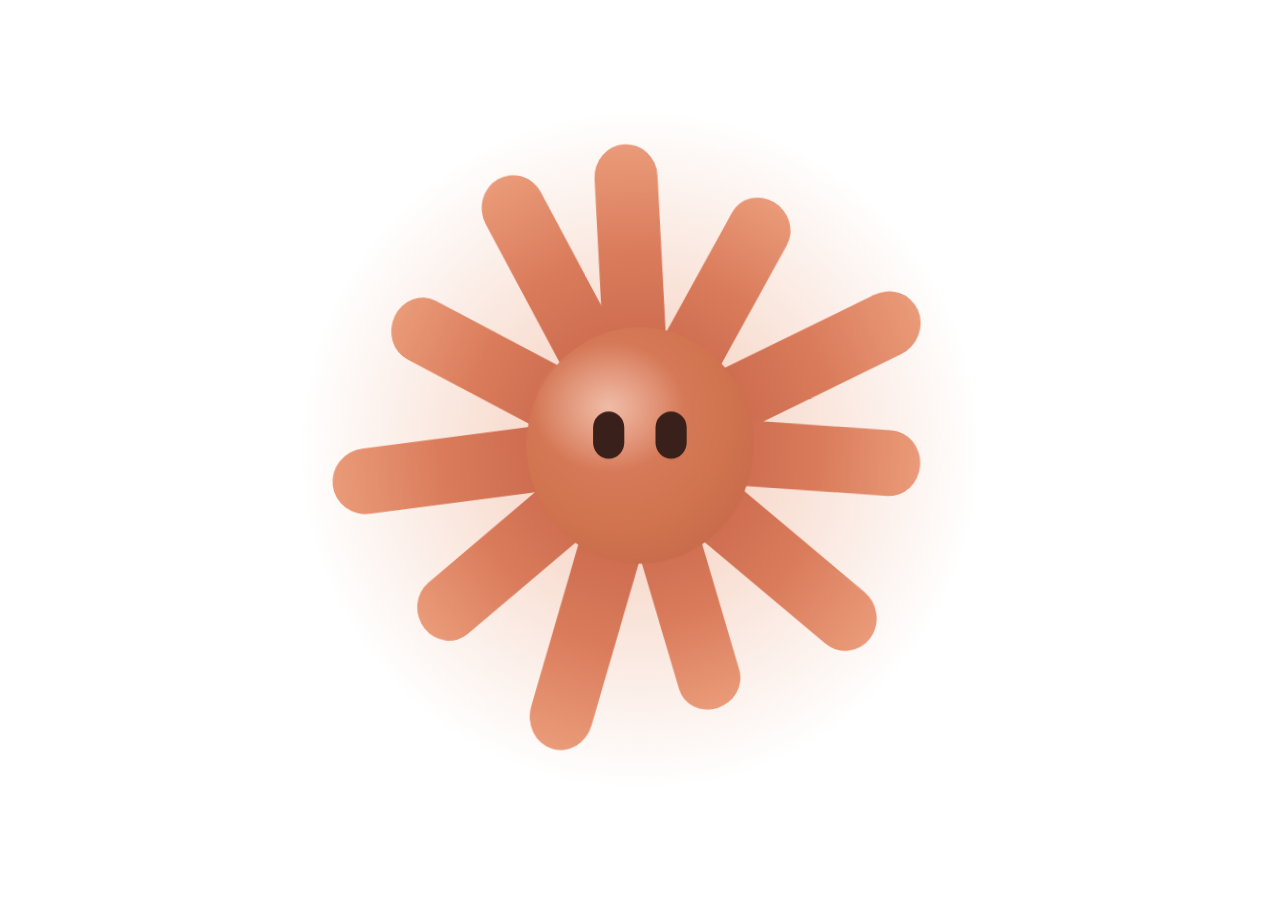
==== commit d89103a6: "Elevate mascot: breathing coral aura, mood-reactive glow, organic shimmer, lit core - Soft radial-gr" ====
--- a/Resources/mascot.html
+++ b/Resources/mascot.html
@@ -43,6 +43,17 @@
     <svg id="mascotSvg" viewBox="0 0 260 260" xmlns="http://www.w3.org/2000/svg"
          shape-rendering="geometricPrecision" aria-label="Claude mascot">
       <defs>
+        <!-- soft breathing aura behind the burst (its own light source) -->
+        <radialGradient id="glowGrad" cx="0.5" cy="0.5" r="0.5">
+          <stop offset="0"    stop-color="#F4AE88" stop-opacity="0.55" />
+          <stop offset="0.45" stop-color="#E58457" stop-opacity="0.26" />
+          <stop offset="1"    stop-color="#E58457" stop-opacity="0" />
+        </radialGradient>
+        <!-- specular highlight on the core for dimensionality -->
+        <radialGradient id="coreHiGrad" cx="0.5" cy="0.5" r="0.5">
+          <stop offset="0" stop-color="#FCE0D0" stop-opacity="0.62" />
+          <stop offset="1" stop-color="#FCE0D0" stop-opacity="0" />
+        </radialGradient>
         <!-- ray: dark coral at the base (center), lighter coral at the tip -->
         <linearGradient id="rayGrad" x1="0" y1="1" x2="0" y2="0">
           <stop offset="0"   stop-color="#C8654A" />
@@ -61,6 +72,8 @@
 
       <!-- static centering group: GSAP never touches this -->
       <g transform="translate(130,130)">
+        <!-- breathing aura: stays a soft circle while the body squashes inside it -->
+        <circle id="glow" cx="0" cy="0" r="116" fill="url(#glowGrad)" opacity="0.9" />
         <!-- everything below is centered on (0,0) -->
         <g id="mascot">
 
@@ -81,6 +94,8 @@
 
           <!-- solid core = the face disc -->
           <circle id="core" cx="0" cy="0" r="40" fill="url(#coreGrad)" />
+          <!-- specular highlight for a rounded, lit look -->
+          <ellipse id="coreHi" cx="-11" cy="-13" rx="27" ry="22" fill="url(#coreHiGrad)" />
 
           <!-- face -->
           <g id="face">
@@ -126,6 +141,7 @@
     var mascot = $("mascot");
     var rays   = $("rays");
     var face   = $("face");
+    var glow   = $("glow");
     var eyeL   = $("eyeL"), eyeR = $("eyeR"), eyes = [eyeL, eyeR];
     var brows  = $("brows"), browL = $("browL"), browR = $("browR");
     var mouthHappy = $("mouthHappy"), mouthWorried = $("mouthWorried");
@@ -135,7 +151,7 @@
     var mapRange = gsap.utils.mapRange;
 
     // give every animated node a centered transform origin
-    gsap.set([mascot, rays, face], { transformOrigin: "50% 50%" });
+    gsap.set([mascot, rays, face, glow], { transformOrigin: "50% 50%" });
     gsap.set(eyes,  { transformOrigin: "50% 50%", svgOrigin: "" });
     gsap.set(eyeL,  { transformOrigin: "-11px -3.5px" });
     gsap.set(eyeR,  { transformOrigin: "11px -3.5px" });
@@ -157,7 +173,7 @@
       for (var i = 0; i < active.length; i++) { if (active[i]) active[i].kill(); }
       active.length = 0;
       if (blinkCall) { blinkCall.kill(); blinkCall = null; }
-      gsap.killTweensOf([mascot, rays, face, eyeL, eyeR, browL, browR, brows, mouthHappy, mouthWorried, fx]);
+      gsap.killTweensOf([mascot, rays, face, glow, eyeL, eyeR, browL, browR, brows, mouthHappy, mouthWorried, fx]);
     }
 
     // ---- shared helpers --------------------------------------------------
@@ -189,9 +205,14 @@
         duration: 2.1, ease: "sine.inOut", yoyo: true, repeat: -1 }));
       // soft vertical bob
       add(gsap.to(mascot, { y: -3, duration: 2.5, ease: "sine.inOut", yoyo: true, repeat: -1 }));
-      // barely-there ray sway + shimmer (low CPU)
+      // barely-there ray sway + shimmer; two periods that never line up read as organic
       add(gsap.to(rays, { rotation: 7, duration: 5.5, ease: "sine.inOut", yoyo: true, repeat: -1 }));
       add(gsap.to(rays, { scale: 1.025, duration: 2.8, ease: "sine.inOut", yoyo: true, repeat: -1 }));
+      add(gsap.to(rays, { scaleX: 1.012, duration: 1.7, ease: "sine.inOut", yoyo: true, repeat: -1 }));
+      // breathing aura, synced to the body breathe
+      add(gsap.timeline()
+        .to(glow, { opacity: 0.92, scale: 1, duration: 0.5, ease: "power2.out" })
+        .to(glow, { opacity: 1, scale: 1.07, duration: 2.1, ease: "sine.inOut", yoyo: true, repeat: -1 }));
       openEyes(); hideBrows(); hideMouths(); settleFx();
       scheduleBlink();
     };
@@ -211,6 +232,10 @@
       // lively ray spin + pulse
       add(gsap.to(rays, { rotation: "+=360", duration: mapRange(0, 1, 7, 3.2, i), ease: "none", repeat: -1 }));
       add(gsap.to(rays, { scale: 1.06, duration: dur, ease: "sine.inOut", yoyo: true, repeat: -1 }));
+      // brighter, wider aura pulsing with the bounce tempo
+      add(gsap.timeline()
+        .to(glow, { opacity: 1, scale: 1.12, duration: 0.3, ease: "power2.out" })
+        .to(glow, { scale: 1.22, duration: dur, ease: "sine.inOut", yoyo: true, repeat: -1 }));
       // happy squinty eyes + smile
       add(gsap.to(eyes, { scaleY: 0.78, y: 1, duration: 0.3, ease: "power2.out" }));
       add(gsap.to(mouthHappy, { opacity: 1, duration: 0.3 }));
@@ -230,6 +255,9 @@
       // rays vibrate
       add(gsap.fromTo(rays, { rotation: -2.5 }, { rotation: 2.5, duration: sp, ease: "sine.inOut", yoyo: true, repeat: -1 }));
       add(gsap.to(rays, { scale: 1.02, duration: 0.16, ease: "sine.inOut", yoyo: true, repeat: -1 }));
+      // tight aura that nervously flickers
+      add(gsap.to(glow, { scale: 1.0, opacity: 0.95, duration: 0.2 }));
+      add(gsap.to(glow, { opacity: "random(0.55, 1)", duration: 0.09, ease: "none", repeat: -1, repeatRefresh: true }));
       // wide alarmed eyes
       add(gsap.to(eyes, { scaleY: 1.22, scaleX: 1.12, y: -1, duration: 0.2, ease: "power2.out" }));
       // worried brows angled down-in
@@ -247,6 +275,8 @@
       hideBrows(); hideMouths(); settleFx();
       gsap.set(rays, { rotation: -40, scale: 0.5 });
       gsap.set(eyes, { scaleY: 0, scaleX: 1, y: 0 });
+      // aura bursts outward with the pop (idle takes it over on settle)
+      add(gsap.fromTo(glow, { scale: 0.4, opacity: 0 }, { scale: 1.28, opacity: 1, duration: 0.45, ease: "back.out(2)" }));
       add(gsap.to(rays, { rotation: 0, scale: 1, duration: 0.7, ease: "back.out(2)" }));
       add(gsap.to(eyes, { scaleY: 1, duration: 0.45, ease: "back.out(3)", delay: 0.12 }));
       add(gsap.timeline({ onComplete: function () { setMood("idle", lastIntensity); } })
@@ -271,6 +301,10 @@
       // rays droop & dim slightly
       add(gsap.to(rays, { rotation: -4, scale: 0.95, duration: 1.6, ease: "power2.inOut" }));
       add(gsap.to(rays, { scale: 0.92, duration: 3.4, ease: "sine.inOut", yoyo: true, repeat: -1, delay: 1.6 }));
+      // aura dims and contracts as it dozes off
+      add(gsap.timeline()
+        .to(glow, { opacity: 0.5, scale: 0.85, duration: 1.6, ease: "power2.inOut" })
+        .to(glow, { opacity: 0.4, scale: 0.8, duration: 3.4, ease: "sine.inOut", yoyo: true, repeat: -1 }));
       settleFx();
     };
 
@@ -280,6 +314,8 @@
       add(gsap.to(rays,   { rotation: 0, scale: 0.97, duration: 0.5, ease: "power2.out" }));
       add(gsap.to(eyes,   { scaleY: 0.14, scaleX: 1, y: 1, duration: 0.5, ease: "power2.inOut" }));
       hideBrows(); hideMouths();
+      // aura goes cold
+      add(gsap.to(glow, { opacity: 0.12, scale: 0.82, duration: 0.6, ease: "power2.out" }));
       add(gsap.to(fx, { gray: 1, bright: 0.78, op: 0.55, duration: 0.6, ease: "power2.out", onUpdate: applyFx }));
     };
 
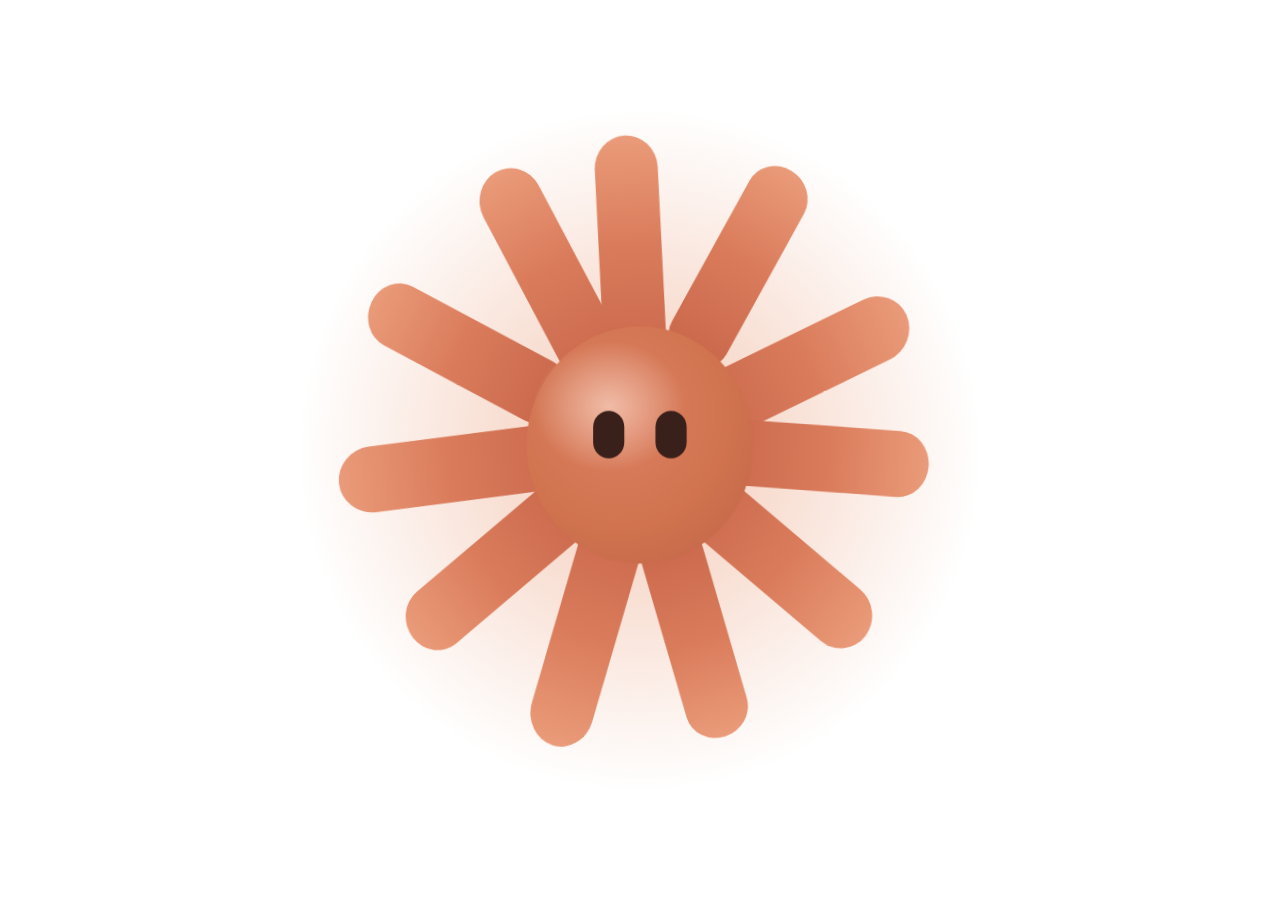
==== commit 800adee3: "Push mascot further: per-ray organic flex, wakeup sparkle burst, idle eye-darts - Refactored rays in" ====
--- a/Resources/mascot.html
+++ b/Resources/mascot.html
@@ -77,19 +77,21 @@
         <!-- everything below is centered on (0,0) -->
         <g id="mascot">
 
-          <!-- the burst of rays (organic, slightly irregular lengths) -->
+          <!-- the burst of rays (organic, slightly irregular lengths).
+               rotation lives on the static parent <g> so GSAP can flex each
+               inner ray along its own axis (translate y) without fighting it. -->
           <g id="rays">
-            <use href="#ray" transform="rotate(-4)   scale(1,1.00)" />
-            <use href="#ray" transform="rotate(29)   scale(1,0.93)" />
-            <use href="#ray" transform="rotate(64)   scale(1,1.06)" />
-            <use href="#ray" transform="rotate(93)   scale(1,0.97)" />
-            <use href="#ray" transform="rotate(128)  scale(1,1.02)" />
-            <use href="#ray" transform="rotate(162)  scale(1,0.91)" />
-            <use href="#ray" transform="rotate(196)  scale(1,1.05)" />
-            <use href="#ray" transform="rotate(230)  scale(1,0.96)" />
-            <use href="#ray" transform="rotate(262)  scale(1,1.07)" />
-            <use href="#ray" transform="rotate(296)  scale(1,0.95)" />
-            <use href="#ray" transform="rotate(330)  scale(1,1.01)" />
+            <g transform="rotate(-4)"><use href="#ray" class="ray" transform="scale(1,1.00)" /></g>
+            <g transform="rotate(29)"><use href="#ray" class="ray" transform="scale(1,0.93)" /></g>
+            <g transform="rotate(64)"><use href="#ray" class="ray" transform="scale(1,1.06)" /></g>
+            <g transform="rotate(93)"><use href="#ray" class="ray" transform="scale(1,0.97)" /></g>
+            <g transform="rotate(128)"><use href="#ray" class="ray" transform="scale(1,1.02)" /></g>
+            <g transform="rotate(162)"><use href="#ray" class="ray" transform="scale(1,0.91)" /></g>
+            <g transform="rotate(196)"><use href="#ray" class="ray" transform="scale(1,1.05)" /></g>
+            <g transform="rotate(230)"><use href="#ray" class="ray" transform="scale(1,0.96)" /></g>
+            <g transform="rotate(262)"><use href="#ray" class="ray" transform="scale(1,1.07)" /></g>
+            <g transform="rotate(296)"><use href="#ray" class="ray" transform="scale(1,0.95)" /></g>
+            <g transform="rotate(330)"><use href="#ray" class="ray" transform="scale(1,1.01)" /></g>
           </g>
 
           <!-- solid core = the face disc -->
@@ -113,6 +115,16 @@
             <ellipse id="mouthWorried" cx="0" cy="15" rx="3.6" ry="4.6" fill="#3A201A" opacity="0" />
           </g>
 
+          <!-- wakeup sparkles: pop outward then fade -->
+          <g id="sparks">
+            <circle class="spark" cx="2"   cy="-80" r="3.2" fill="#FCE0D0" opacity="0" />
+            <circle class="spark" cx="58"  cy="-50" r="2.6" fill="#FCE0D0" opacity="0" />
+            <circle class="spark" cx="74"  cy="10"  r="3.0" fill="#FCE0D0" opacity="0" />
+            <circle class="spark" cx="-52" cy="-46" r="2.8" fill="#FCE0D0" opacity="0" />
+            <circle class="spark" cx="-70" cy="18"  r="2.4" fill="#FCE0D0" opacity="0" />
+            <circle class="spark" cx="20"  cy="72"  r="2.6" fill="#FCE0D0" opacity="0" />
+          </g>
+
         </g>
       </g>
     </svg>
@@ -146,6 +158,8 @@
     var brows  = $("brows"), browL = $("browL"), browR = $("browR");
     var mouthHappy = $("mouthHappy"), mouthWorried = $("mouthWorried");
     var stage  = $("stage");
+    var rayUses = gsap.utils.toArray("#rays .ray");   // each ray, flexed independently
+    var sparks  = gsap.utils.toArray("#sparks .spark");
 
     var clamp    = gsap.utils.clamp(0, 1);
     var mapRange = gsap.utils.mapRange;
@@ -157,6 +171,7 @@
     gsap.set(eyeR,  { transformOrigin: "11px -3.5px" });
     gsap.set(browL, { transformOrigin: "-12.5px -16px" });
     gsap.set(browR, { transformOrigin: "12.5px -16px" });
+    gsap.set(sparks, { transformOrigin: "50% 50%" });
 
     // visual filter (for the "offline" mood) driven by a proxy so it tweens smoothly
     var fx = { gray: 0, bright: 1, op: 1 };
@@ -168,12 +183,18 @@
     // registry of running tweens so we can cleanly kill on mood change
     var active = [];
     var blinkCall = null;
+    var lookCall = null;
     function add(tw) { active.push(tw); return tw; }
     function killAll() {
       for (var i = 0; i < active.length; i++) { if (active[i]) active[i].kill(); }
       active.length = 0;
       if (blinkCall) { blinkCall.kill(); blinkCall = null; }
-      gsap.killTweensOf([mascot, rays, face, glow, eyeL, eyeR, browL, browR, brows, mouthHappy, mouthWorried, fx]);
+      if (lookCall)  { lookCall.kill();  lookCall = null; }
+      gsap.killTweensOf([mascot, rays, face, glow, eyeL, eyeR, browL, browR, brows, mouthHappy, mouthWorried, fx].concat(rayUses).concat(sparks));
+      // reset per-element state that moods don't otherwise re-assert
+      gsap.set(rayUses, { y: 0 });            // un-flex the rays to their base length
+      gsap.set(sparks,  { opacity: 0, scale: 0 });
+      gsap.set(eyes,    { x: 0 });             // recentre eyes after a dart
     }
 
     // ---- shared helpers --------------------------------------------------
@@ -191,6 +212,17 @@
         add(gsap.timeline({ onComplete: scheduleBlink })
           .to(eyes, { scaleY: 0.08, duration: 0.07, ease: "power2.in" })
           .to(eyes, { scaleY: 1,    duration: 0.13, ease: "power2.out" }));
+      });
+    }
+
+    // occasional curious glance left/right, so idle reads as sentient
+    function scheduleLook() {
+      lookCall = gsap.delayedCall(gsap.utils.random(3.6, 7.5), function () {
+        var dir = gsap.utils.random([-1, 1]);
+        add(gsap.timeline({ onComplete: scheduleLook })
+          .to(eyes, { x: dir * 2.6, duration: 0.45, ease: "power2.inOut" })
+          .to(eyes, { x: dir * 2.6, duration: 0.85 })   // hold the glance
+          .to(eyes, { x: 0,         duration: 0.5, ease: "power2.inOut" }));
       });
     }
 
@@ -209,12 +241,16 @@
       add(gsap.to(rays, { rotation: 7, duration: 5.5, ease: "sine.inOut", yoyo: true, repeat: -1 }));
       add(gsap.to(rays, { scale: 1.025, duration: 2.8, ease: "sine.inOut", yoyo: true, repeat: -1 }));
       add(gsap.to(rays, { scaleX: 1.012, duration: 1.7, ease: "sine.inOut", yoyo: true, repeat: -1 }));
+      // each ray gently flexes outward on its own staggered rhythm (organic undulation)
+      add(gsap.to(rayUses, { y: -5, duration: 1.5, ease: "sine.inOut", yoyo: true, repeat: -1,
+        stagger: { each: 0.13, from: "random" } }));
       // breathing aura, synced to the body breathe
       add(gsap.timeline()
         .to(glow, { opacity: 0.92, scale: 1, duration: 0.5, ease: "power2.out" })
         .to(glow, { opacity: 1, scale: 1.07, duration: 2.1, ease: "sine.inOut", yoyo: true, repeat: -1 }));
       openEyes(); hideBrows(); hideMouths(); settleFx();
       scheduleBlink();
+      scheduleLook();
     };
 
     moods.playing = function (i) {
@@ -232,6 +268,9 @@
       // lively ray spin + pulse
       add(gsap.to(rays, { rotation: "+=360", duration: mapRange(0, 1, 7, 3.2, i), ease: "none", repeat: -1 }));
       add(gsap.to(rays, { scale: 1.06, duration: dur, ease: "sine.inOut", yoyo: true, repeat: -1 }));
+      // rays flick outward on their own beat, livelier than idle
+      add(gsap.to(rayUses, { y: -8, duration: dur * 1.2, ease: "sine.inOut", yoyo: true, repeat: -1,
+        stagger: { each: 0.07, from: "random" } }));
       // brighter, wider aura pulsing with the bounce tempo
       add(gsap.timeline()
         .to(glow, { opacity: 1, scale: 1.12, duration: 0.3, ease: "power2.out" })
@@ -277,6 +316,13 @@
       gsap.set(eyes, { scaleY: 0, scaleX: 1, y: 0 });
       // aura bursts outward with the pop (idle takes it over on settle)
       add(gsap.fromTo(glow, { scale: 0.4, opacity: 0 }, { scale: 1.28, opacity: 1, duration: 0.45, ease: "back.out(2)" }));
+      // sparkle burst around the pop
+      gsap.set(sparks, { opacity: 0, scale: 0 });
+      add(gsap.timeline()
+        .to(sparks, { opacity: 1, scale: 1.3, duration: 0.3, ease: "back.out(3)",
+          stagger: { each: 0.035, from: "random" } }, 0.18)
+        .to(sparks, { opacity: 0, scale: 0.5, duration: 0.4, ease: "power2.in",
+          stagger: { each: 0.035, from: "random" } }, ">-0.12"));
       add(gsap.to(rays, { rotation: 0, scale: 1, duration: 0.7, ease: "back.out(2)" }));
       add(gsap.to(eyes, { scaleY: 1, duration: 0.45, ease: "back.out(3)", delay: 0.12 }));
       add(gsap.timeline({ onComplete: function () { setMood("idle", lastIntensity); } })
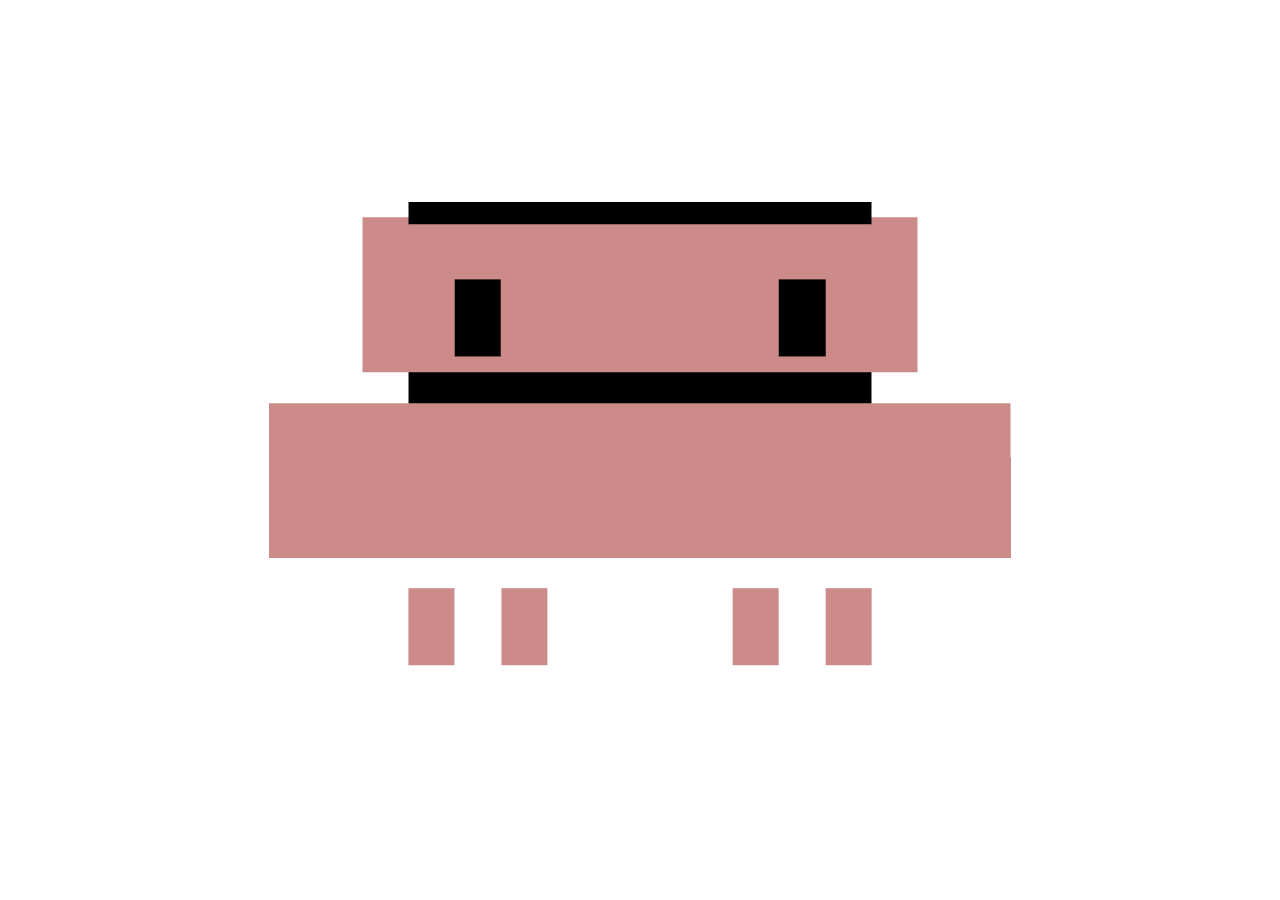
==== commit 1a29c50a: "Swap mascot to Clawd (Claude Code's 8-bit pixel mascot) — WIP, to refine later" ====
--- a/Resources/mascot.html
+++ b/Resources/mascot.html
@@ -19,112 +19,67 @@
     justify-content: center;
     will-change: filter, opacity;
   }
-  /* Fill the viewport; viewBox padding keeps the rays from clipping. */
+  /* Fill the viewport; viewBox padding keeps Clawd from clipping while he bobs/hops. */
   #mascotSvg {
     width: 100%;
     height: 100%;
     display: block;
     overflow: visible;
-    /* slight inner padding so the burst never touches the very edge */
-    padding: 6%;
+    /* a little inner padding so the sprite never kisses the very edge */
+    padding: 5%;
     box-sizing: border-box;
+    /* keep the pixels razor-sharp, never smoothed */
+    image-rendering: pixelated;
+    image-rendering: crisp-edges;
   }
+  /* exact Clawd palette */
+  .rose { fill: #CC8B89; }
+  .blk  { fill: #000000; }
   /* GPU hint for the animated groups */
-  #mascot, #rays, #face { will-change: transform; }
+  #mascot, #eyes, #legL, #legR { will-change: transform; }
 </style>
 </head>
 <body>
   <div id="stage">
     <!--
-      The real Claude mascot: a coral "sunburst"/sparkle (the burst is the body)
-      with a simple cute face. 11 rounded tapered rays, lighter at the tips,
-      radiating from a solid coral core. Faithful to claude.ai's burst mark.
+      The real Claude Code mascot: "Clawd", an 8-bit pixel-art creature, built
+      from axis-aligned <rect> "pixels" on a 48x30 unit grid (centered on 0,0).
+      Top to bottom: thin black brim, dusty-rose head, two black eye bars, a
+      black chin bar (narrower than the head), a wider rose torso (shoulders),
+      and four little rose legs (two left, two right, with a center gap).
+      Palette: rose #CC8B89, black #000000. crispEdges keeps the pixels sharp.
     -->
-    <svg id="mascotSvg" viewBox="0 0 260 260" xmlns="http://www.w3.org/2000/svg"
-         shape-rendering="geometricPrecision" aria-label="Claude mascot">
-      <defs>
-        <!-- soft breathing aura behind the burst (its own light source) -->
-        <radialGradient id="glowGrad" cx="0.5" cy="0.5" r="0.5">
-          <stop offset="0"    stop-color="#F4AE88" stop-opacity="0.55" />
-          <stop offset="0.45" stop-color="#E58457" stop-opacity="0.26" />
-          <stop offset="1"    stop-color="#E58457" stop-opacity="0" />
-        </radialGradient>
-        <!-- specular highlight on the core for dimensionality -->
-        <radialGradient id="coreHiGrad" cx="0.5" cy="0.5" r="0.5">
-          <stop offset="0" stop-color="#FCE0D0" stop-opacity="0.62" />
-          <stop offset="1" stop-color="#FCE0D0" stop-opacity="0" />
-        </radialGradient>
-        <!-- ray: dark coral at the base (center), lighter coral at the tip -->
-        <linearGradient id="rayGrad" x1="0" y1="1" x2="0" y2="0">
-          <stop offset="0"   stop-color="#C8654A" />
-          <stop offset="0.55" stop-color="#DA7C5C" />
-          <stop offset="1"   stop-color="#EA9B79" />
-        </linearGradient>
-        <!-- core face disc (kept close to the ray-base tone so it reads as one body) -->
-        <radialGradient id="coreGrad" cx="0.40" cy="0.36" r="0.80">
-          <stop offset="0"   stop-color="#DE8164" />
-          <stop offset="0.62" stop-color="#D0734E" />
-          <stop offset="1"   stop-color="#C2674A" />
-        </radialGradient>
-        <!-- a single ray, chunky rounded capsule pointing up -->
-        <rect id="ray" x="-11" y="-101" width="22" height="80" rx="11" fill="url(#rayGrad)" />
-      </defs>
-
-      <!-- static centering group: GSAP never touches this -->
-      <g transform="translate(130,130)">
-        <!-- breathing aura: stays a soft circle while the body squashes inside it -->
-        <circle id="glow" cx="0" cy="0" r="116" fill="url(#glowGrad)" opacity="0.9" />
-        <!-- everything below is centered on (0,0) -->
+    <svg id="mascotSvg" viewBox="0 0 64 50" xmlns="http://www.w3.org/2000/svg"
+         shape-rendering="crispEdges" aria-label="Clawd, the Claude Code mascot">
+
+      <!-- static centering group: GSAP never touches this. Sprite is authored
+           around (0,0); this just parks it in the middle of the frame. -->
+      <g transform="translate(32,25)">
         <g id="mascot">
-
-          <!-- the burst of rays (organic, slightly irregular lengths).
-               rotation lives on the static parent <g> so GSAP can flex each
-               inner ray along its own axis (translate y) without fighting it. -->
-          <g id="rays">
-            <g transform="rotate(-4)"><use href="#ray" class="ray" transform="scale(1,1.00)" /></g>
-            <g transform="rotate(29)"><use href="#ray" class="ray" transform="scale(1,0.93)" /></g>
-            <g transform="rotate(64)"><use href="#ray" class="ray" transform="scale(1,1.06)" /></g>
-            <g transform="rotate(93)"><use href="#ray" class="ray" transform="scale(1,0.97)" /></g>
-            <g transform="rotate(128)"><use href="#ray" class="ray" transform="scale(1,1.02)" /></g>
-            <g transform="rotate(162)"><use href="#ray" class="ray" transform="scale(1,0.91)" /></g>
-            <g transform="rotate(196)"><use href="#ray" class="ray" transform="scale(1,1.05)" /></g>
-            <g transform="rotate(230)"><use href="#ray" class="ray" transform="scale(1,0.96)" /></g>
-            <g transform="rotate(262)"><use href="#ray" class="ray" transform="scale(1,1.07)" /></g>
-            <g transform="rotate(296)"><use href="#ray" class="ray" transform="scale(1,0.95)" /></g>
-            <g transform="rotate(330)"><use href="#ray" class="ray" transform="scale(1,1.01)" /></g>
+          <!-- head block (rose), 12 units wide -->
+          <rect class="rose" x="-18" y="-14" width="36" height="10" />
+          <!-- thin black brim sitting on top of the head, 10 units wide -->
+          <rect class="blk"  x="-15" y="-15" width="30" height="1.4" />
+          <!-- black chin bar under the head, same width as the brim -->
+          <rect class="blk"  x="-15" y="-4"  width="30" height="2" />
+          <!-- wider torso (rose): full 16 units, shoulders poke past the head -->
+          <rect class="rose" x="-24" y="-2"  width="48" height="10" />
+
+          <!-- two black eyes: short vertical bars inside the lower head -->
+          <g id="eyes">
+            <rect id="eyeL" class="blk" x="-12" y="-10" width="3" height="5" />
+            <rect id="eyeR" class="blk" x="9"   y="-10" width="3" height="5" />
           </g>
 
-          <!-- solid core = the face disc -->
-          <circle id="core" cx="0" cy="0" r="40" fill="url(#coreGrad)" />
-          <!-- specular highlight for a rounded, lit look -->
-          <ellipse id="coreHi" cx="-11" cy="-13" rx="27" ry="22" fill="url(#coreHiGrad)" />
-
-          <!-- face -->
-          <g id="face">
-            <!-- eyebrows (hidden until a tense mood) -->
-            <g id="brows" opacity="0">
-              <rect id="browL" x="-19" y="-18" width="13" height="3.6" rx="1.8" fill="#3A201A" />
-              <rect id="browR" x="6"   y="-18" width="13" height="3.6" rx="1.8" fill="#3A201A" />
-            </g>
-            <!-- eyes -->
-            <rect id="eyeL" x="-16.5" y="-11.5" width="11" height="16" rx="5.5" fill="#3A201A" />
-            <rect id="eyeR" x="5.5"   y="-11.5" width="11" height="16" rx="5.5" fill="#3A201A" />
-            <!-- mouths (one shown at a time, hidden by default) -->
-            <path id="mouthHappy" d="M-9,13 Q0,20 9,13" fill="none" stroke="#3A201A"
-                  stroke-width="3" stroke-linecap="round" opacity="0" />
-            <ellipse id="mouthWorried" cx="0" cy="15" rx="3.6" ry="4.6" fill="#3A201A" opacity="0" />
+          <!-- four rose legs: left pair, center gap, right pair -->
+          <g id="legL">
+            <rect class="rose" x="-15" y="10" width="3" height="5" />
+            <rect class="rose" x="-9"  y="10" width="3" height="5" />
           </g>
-
-          <!-- wakeup sparkles: pop outward then fade -->
-          <g id="sparks">
-            <circle class="spark" cx="2"   cy="-80" r="3.2" fill="#FCE0D0" opacity="0" />
-            <circle class="spark" cx="58"  cy="-50" r="2.6" fill="#FCE0D0" opacity="0" />
-            <circle class="spark" cx="74"  cy="10"  r="3.0" fill="#FCE0D0" opacity="0" />
-            <circle class="spark" cx="-52" cy="-46" r="2.8" fill="#FCE0D0" opacity="0" />
-            <circle class="spark" cx="-70" cy="18"  r="2.4" fill="#FCE0D0" opacity="0" />
-            <circle class="spark" cx="20"  cy="72"  r="2.6" fill="#FCE0D0" opacity="0" />
+          <g id="legR">
+            <rect class="rose" x="6"  y="10" width="3" height="5" />
+            <rect class="rose" x="12" y="10" width="3" height="5" />
           </g>
-
         </g>
       </g>
     </svg>
@@ -151,218 +106,131 @@
 
     var $ = function (id) { return document.getElementById(id); };
     var mascot = $("mascot");
-    var rays   = $("rays");
-    var face   = $("face");
-    var glow   = $("glow");
-    var eyeL   = $("eyeL"), eyeR = $("eyeR"), eyes = [eyeL, eyeR];
-    var brows  = $("brows"), browL = $("browL"), browR = $("browR");
-    var mouthHappy = $("mouthHappy"), mouthWorried = $("mouthWorried");
+    var eyes   = $("eyes");
+    var legL   = $("legL"), legR = $("legR");
     var stage  = $("stage");
-    var rayUses = gsap.utils.toArray("#rays .ray");   // each ray, flexed independently
-    var sparks  = gsap.utils.toArray("#sparks .spark");
 
     var clamp    = gsap.utils.clamp(0, 1);
     var mapRange = gsap.utils.mapRange;
 
-    // give every animated node a centered transform origin
-    gsap.set([mascot, rays, face, glow], { transformOrigin: "50% 50%" });
-    gsap.set(eyes,  { transformOrigin: "50% 50%", svgOrigin: "" });
-    gsap.set(eyeL,  { transformOrigin: "-11px -3.5px" });
-    gsap.set(eyeR,  { transformOrigin: "11px -3.5px" });
-    gsap.set(browL, { transformOrigin: "-12.5px -16px" });
-    gsap.set(browR, { transformOrigin: "12.5px -16px" });
-    gsap.set(sparks, { transformOrigin: "50% 50%" });
-
-    // visual filter (for the "offline" mood) driven by a proxy so it tweens smoothly
+    // Transform origins. The sprite is authored around (0,0), so percentage
+    // origins resolve to its centre. Eyes blink about their own mid-line.
+    gsap.set(mascot, { transformOrigin: "50% 50%" });
+    gsap.set([legL, legR], { transformOrigin: "50% 50%" });
+    gsap.set(eyes, { svgOrigin: "0 -7.5" });   // y-centre of the eye bars (-10..-5)
+
+    // Visual filter for the "offline" mood, driven by a proxy so it tweens.
     var fx = { gray: 0, bright: 1, op: 1 };
     function applyFx() {
-      stage.style.filter  = "grayscale(" + fx.gray + ") brightness(" + fx.bright + ") saturate(" + (1 - fx.gray * 0.4) + ")";
+      stage.style.filter  = "grayscale(" + fx.gray + ") brightness(" + fx.bright + ")";
       stage.style.opacity = fx.op;
     }
 
-    // registry of running tweens so we can cleanly kill on mood change
+    // Registry of running tweens so we can cleanly kill on every mood change.
     var active = [];
-    var blinkCall = null;
-    var lookCall = null;
+    var blinkCall = null, shuffleCall = null;
     function add(tw) { active.push(tw); return tw; }
     function killAll() {
       for (var i = 0; i < active.length; i++) { if (active[i]) active[i].kill(); }
       active.length = 0;
-      if (blinkCall) { blinkCall.kill(); blinkCall = null; }
-      if (lookCall)  { lookCall.kill();  lookCall = null; }
-      gsap.killTweensOf([mascot, rays, face, glow, eyeL, eyeR, browL, browR, brows, mouthHappy, mouthWorried, fx].concat(rayUses).concat(sparks));
-      // reset per-element state that moods don't otherwise re-assert
-      gsap.set(rayUses, { y: 0 });            // un-flex the rays to their base length
-      gsap.set(sparks,  { opacity: 0, scale: 0 });
-      gsap.set(eyes,    { x: 0 });             // recentre eyes after a dart
+      if (blinkCall)   { blinkCall.kill();   blinkCall = null; }
+      if (shuffleCall) { shuffleCall.kill(); shuffleCall = null; }
+      gsap.killTweensOf([mascot, eyes, legL, legR, fx]);
+      // reset per-element state that the moods don't otherwise re-assert
+      gsap.set([legL, legR], { y: 0, x: 0 });
+      gsap.set(eyes, { scaleY: 1, y: 0 });
     }
 
     // ---- shared helpers --------------------------------------------------
-    function settleFx() { add(gsap.to(fx, { gray: 0, bright: 1, op: 1, duration: 0.4, onUpdate: applyFx })); }
-    function hideMouths() {
-      add(gsap.to([mouthHappy, mouthWorried], { opacity: 0, duration: 0.25 }));
-    }
-    function hideBrows() { add(gsap.to(brows, { opacity: 0, duration: 0.25 })); }
-    function openEyes(dur) {
-      add(gsap.to(eyes, { scaleY: 1, scaleX: 1, y: 0, duration: dur || 0.35, ease: "power2.out" }));
-    }
-
+    function settleFx() { add(gsap.to(fx, { gray: 0, bright: 1, op: 1, duration: 0.35, onUpdate: applyFx })); }
+
+    // a crisp two-frame blink (eyes snap shut, snap open)
     function scheduleBlink() {
-      blinkCall = gsap.delayedCall(gsap.utils.random(2.4, 5.6), function () {
+      blinkCall = gsap.delayedCall(gsap.utils.random(2.2, 5.2), function () {
         add(gsap.timeline({ onComplete: scheduleBlink })
-          .to(eyes, { scaleY: 0.08, duration: 0.07, ease: "power2.in" })
-          .to(eyes, { scaleY: 1,    duration: 0.13, ease: "power2.out" }));
+          .to(eyes, { scaleY: 0.08, duration: 0.06, ease: "steps(1)" })
+          .to(eyes, { scaleY: 1,    duration: 0.10, ease: "steps(1)" }, "+=0.05"));
       });
     }
 
-    // occasional curious glance left/right, so idle reads as sentient
-    function scheduleLook() {
-      lookCall = gsap.delayedCall(gsap.utils.random(3.6, 7.5), function () {
-        var dir = gsap.utils.random([-1, 1]);
-        add(gsap.timeline({ onComplete: scheduleLook })
-          .to(eyes, { x: dir * 2.6, duration: 0.45, ease: "power2.inOut" })
-          .to(eyes, { x: dir * 2.6, duration: 0.85 })   // hold the glance
-          .to(eyes, { x: 0,         duration: 0.5, ease: "power2.inOut" }));
+    // low-key idle foot shuffle: lift one whole pixel, set it back down
+    function scheduleShuffle() {
+      shuffleCall = gsap.delayedCall(gsap.utils.random(3.4, 6.8), function () {
+        var leg = gsap.utils.random([legL, legR]);
+        add(gsap.timeline({ onComplete: scheduleShuffle })
+          .to(leg, { y: -1, duration: 0.12, ease: "steps(1)" })
+          .to(leg, { y: 0,  duration: 0.12, ease: "steps(1)" }, "+=0.10"));
       });
     }
 
     // ---- moods -----------------------------------------------------------
     var moods = {};
 
+    // gentle whole-pixel bob, occasional blink + tiny leg shuffle
     moods.idle = function (i) {
-      var depth = mapRange(0, 1, 0.03, 0.06, i);
-      add(gsap.to(mascot, { rotation: 0, x: 0, duration: 0.5, ease: "power2.out" }));
-      // gentle breathe (slight squash/stretch)
-      add(gsap.to(mascot, { scaleY: 1 + depth, scaleX: 1 - depth * 0.4,
-        duration: 2.1, ease: "sine.inOut", yoyo: true, repeat: -1 }));
-      // soft vertical bob
-      add(gsap.to(mascot, { y: -3, duration: 2.5, ease: "sine.inOut", yoyo: true, repeat: -1 }));
-      // barely-there ray sway + shimmer; two periods that never line up read as organic
-      add(gsap.to(rays, { rotation: 7, duration: 5.5, ease: "sine.inOut", yoyo: true, repeat: -1 }));
-      add(gsap.to(rays, { scale: 1.025, duration: 2.8, ease: "sine.inOut", yoyo: true, repeat: -1 }));
-      add(gsap.to(rays, { scaleX: 1.012, duration: 1.7, ease: "sine.inOut", yoyo: true, repeat: -1 }));
-      // each ray gently flexes outward on its own staggered rhythm (organic undulation)
-      add(gsap.to(rayUses, { y: -5, duration: 1.5, ease: "sine.inOut", yoyo: true, repeat: -1,
-        stagger: { each: 0.13, from: "random" } }));
-      // breathing aura, synced to the body breathe
-      add(gsap.timeline()
-        .to(glow, { opacity: 0.92, scale: 1, duration: 0.5, ease: "power2.out" })
-        .to(glow, { opacity: 1, scale: 1.07, duration: 2.1, ease: "sine.inOut", yoyo: true, repeat: -1 }));
-      openEyes(); hideBrows(); hideMouths(); settleFx();
+      var amp = mapRange(0, 1, 1.6, 2.6, i);
+      add(gsap.to(mascot, { x: 0, rotation: 0, scaleX: 1, scaleY: 1, duration: 0.3, ease: "steps(2)" }));
+      add(gsap.to(mascot, { y: -amp, duration: 0.78, ease: "steps(2)", yoyo: true, repeat: -1 }));
+      add(gsap.to(eyes, { scaleY: 1, y: 0, duration: 0.25, ease: "steps(1)" }));
+      settleFx();
       scheduleBlink();
-      scheduleLook();
-    };
-
+      scheduleShuffle();
+    };
+
+    // a happy little hop (rise + land); height/speed scale with intensity
     moods.playing = function (i) {
-      var amp   = mapRange(0, 1, 7, 22, i);          // bob height
-      var dur   = mapRange(0, 1, 0.52, 0.30, i);     // faster with intensity
-      var wig   = mapRange(0, 1, 4, 13, i);          // wiggle degrees
-      add(gsap.to(mascot, { x: 0, duration: 0.3, ease: "power2.out" }));
-      // bouncy squash-and-stretch loop
+      var amp  = Math.max(3, Math.round(mapRange(0, 1, 3, 7, i)));  // whole-pixel hop
+      var rise = mapRange(0, 1, 0.34, 0.20, i);                    // faster when intense
+      add(gsap.to(mascot, { x: 0, rotation: 0, scaleX: 1, scaleY: 1, duration: 0.2, ease: "steps(1)" }));
       add(gsap.timeline({ repeat: -1 })
-        .to(mascot, { y: -amp, scaleY: 1.10, scaleX: 0.93, duration: dur, ease: "power2.out" })
-        .to(mascot, { y: amp * 0.18, scaleY: 0.90, scaleX: 1.10, duration: dur, ease: "power2.in" })
-        .to(mascot, { y: 0, scaleY: 1, scaleX: 1, duration: dur * 0.9, ease: "power1.inOut" }));
-      // playful wiggle
-      add(gsap.to(mascot, { rotation: wig, duration: dur * 1.4, ease: "sine.inOut", yoyo: true, repeat: -1 }));
-      // lively ray spin + pulse
-      add(gsap.to(rays, { rotation: "+=360", duration: mapRange(0, 1, 7, 3.2, i), ease: "none", repeat: -1 }));
-      add(gsap.to(rays, { scale: 1.06, duration: dur, ease: "sine.inOut", yoyo: true, repeat: -1 }));
-      // rays flick outward on their own beat, livelier than idle
-      add(gsap.to(rayUses, { y: -8, duration: dur * 1.2, ease: "sine.inOut", yoyo: true, repeat: -1,
-        stagger: { each: 0.07, from: "random" } }));
-      // brighter, wider aura pulsing with the bounce tempo
-      add(gsap.timeline()
-        .to(glow, { opacity: 1, scale: 1.12, duration: 0.3, ease: "power2.out" })
-        .to(glow, { scale: 1.22, duration: dur, ease: "sine.inOut", yoyo: true, repeat: -1 }));
-      // happy squinty eyes + smile
-      add(gsap.to(eyes, { scaleY: 0.78, y: 1, duration: 0.3, ease: "power2.out" }));
-      add(gsap.to(mouthHappy, { opacity: 1, duration: 0.3 }));
-      add(gsap.to(mouthWorried, { opacity: 0, duration: 0.2 }));
-      hideBrows(); settleFx();
-    };
-
+        .to(mascot, { y: -amp, duration: rise,        ease: "steps(" + amp + ")" })       // up, pixel by pixel
+        .to(mascot, { y: 0,    duration: rise * 0.85, ease: "steps(" + amp + ")" })       // land
+        .to(mascot, { y: 0,    duration: rise * 0.7 }));                                  // beat on the ground
+      // happy squint
+      add(gsap.to(eyes, { scaleY: 0.4, y: 0, duration: 0.18, ease: "steps(1)" }));
+      settleFx();
+    };
+
+    // fast horizontal pixel shake, worried wide eyes
     moods.frantic = function (i) {
-      var mag = mapRange(0, 1, 2.2, 6, i);
-      var sp  = mapRange(0, 1, 0.075, 0.04, i);
-      add(gsap.to(mascot, { y: 0, rotation: 0, duration: 0.2 }));
-      // fast worried shake
-      add(gsap.fromTo(mascot, { x: -mag }, { x: mag, duration: sp, ease: "sine.inOut", yoyo: true, repeat: -1 }));
-      add(gsap.fromTo(mascot, { rotation: -1.5 }, { rotation: 1.5, duration: sp * 1.3, ease: "sine.inOut", yoyo: true, repeat: -1 }));
-      // tense quick breathing
-      add(gsap.to(mascot, { scaleY: 1.05, scaleX: 0.97, duration: 0.18, ease: "sine.inOut", yoyo: true, repeat: -1 }));
-      // rays vibrate
-      add(gsap.fromTo(rays, { rotation: -2.5 }, { rotation: 2.5, duration: sp, ease: "sine.inOut", yoyo: true, repeat: -1 }));
-      add(gsap.to(rays, { scale: 1.02, duration: 0.16, ease: "sine.inOut", yoyo: true, repeat: -1 }));
-      // tight aura that nervously flickers
-      add(gsap.to(glow, { scale: 1.0, opacity: 0.95, duration: 0.2 }));
-      add(gsap.to(glow, { opacity: "random(0.55, 1)", duration: 0.09, ease: "none", repeat: -1, repeatRefresh: true }));
-      // wide alarmed eyes
-      add(gsap.to(eyes, { scaleY: 1.22, scaleX: 1.12, y: -1, duration: 0.2, ease: "power2.out" }));
-      // worried brows angled down-in
-      add(gsap.to(brows, { opacity: 1, duration: 0.2 }));
-      add(gsap.to(browL, { rotation: 18, y: 3, duration: 0.2, ease: "power2.out" }));
-      add(gsap.to(browR, { rotation: -18, y: 3, duration: 0.2, ease: "power2.out" }));
-      // small worried mouth
-      add(gsap.to(mouthWorried, { opacity: 1, duration: 0.2 }));
-      add(gsap.to(mouthHappy, { opacity: 0, duration: 0.2 }));
-      settleFx();
-    };
-
+      var mag = Math.max(2, Math.round(mapRange(0, 1, 2, 5, i)));
+      var sp  = mapRange(0, 1, 0.07, 0.045, i);
+      add(gsap.to(mascot, { y: 0, rotation: 0, scaleX: 1, scaleY: 1, duration: 0.12, ease: "steps(1)" }));
+      // snap between -mag and +mag every frame => true pixel jitter
+      add(gsap.fromTo(mascot, { x: -mag }, { x: mag, duration: sp, ease: "steps(1)", yoyo: true, repeat: -1 }));
+      // worried, wide-open eyes
+      add(gsap.to(eyes, { scaleY: 1.3, y: -1, duration: 0.12, ease: "steps(1)" }));
+      settleFx();
+    };
+
+    // one-shot pop-in from small with a stepped overshoot, then settle to idle
     moods.wakeup = function (i) {
-      var over = mapRange(0, 1, 1.08, 1.16, i);
-      hideBrows(); hideMouths(); settleFx();
-      gsap.set(rays, { rotation: -40, scale: 0.5 });
-      gsap.set(eyes, { scaleY: 0, scaleX: 1, y: 0 });
-      // aura bursts outward with the pop (idle takes it over on settle)
-      add(gsap.fromTo(glow, { scale: 0.4, opacity: 0 }, { scale: 1.28, opacity: 1, duration: 0.45, ease: "back.out(2)" }));
-      // sparkle burst around the pop
-      gsap.set(sparks, { opacity: 0, scale: 0 });
-      add(gsap.timeline()
-        .to(sparks, { opacity: 1, scale: 1.3, duration: 0.3, ease: "back.out(3)",
-          stagger: { each: 0.035, from: "random" } }, 0.18)
-        .to(sparks, { opacity: 0, scale: 0.5, duration: 0.4, ease: "power2.in",
-          stagger: { each: 0.035, from: "random" } }, ">-0.12"));
-      add(gsap.to(rays, { rotation: 0, scale: 1, duration: 0.7, ease: "back.out(2)" }));
-      add(gsap.to(eyes, { scaleY: 1, duration: 0.45, ease: "back.out(3)", delay: 0.12 }));
+      var over = mapRange(0, 1, 1.10, 1.18, i);
+      settleFx();
+      gsap.set(mascot, { x: 0, rotation: 0 });
+      gsap.set(eyes, { scaleY: 0, y: 0 });
       add(gsap.timeline({ onComplete: function () { setMood("idle", lastIntensity); } })
-        .fromTo(mascot,
-          { scaleX: 0.30, scaleY: 0.30, y: 8 },
-          { scaleX: 0.96, scaleY: over, y: -4, duration: 0.30, ease: "back.out(2.2)" })
-        .to(mascot, { scaleX: over, scaleY: 0.92, y: 2, duration: 0.12, ease: "power2.inOut" })
-        .to(mascot, { scaleX: 1, scaleY: 1, y: 0, duration: 0.6, ease: "elastic.out(1,0.5)" }));
-    };
-
+        .fromTo(mascot, { scaleX: 0.2, scaleY: 0.2, y: 8 },
+                        { scaleX: 1.0, scaleY: over, y: -3, duration: 0.26, ease: "steps(4)" })  // pop up
+        .to(mascot, { scaleX: over, scaleY: 0.9, y: 2, duration: 0.12, ease: "steps(2)" })       // squash
+        .to(mascot, { scaleX: 1, scaleY: 1, y: 0, duration: 0.20, ease: "steps(3)" })            // settle
+        .to(eyes,   { scaleY: 1, duration: 0.14, ease: "steps(2)" }, "-=0.30"));                 // eyes pop open
+    };
+
+    // eyes shut, slight downward droop, very slow nod
     moods.sleepy = function (i) {
-      hideBrows(); hideMouths();
-      add(gsap.to(mascot, { x: 0, duration: 0.4 }));
-      // eyes slowly close to sleepy slits
-      add(gsap.to(eyes, { scaleY: 0.09, scaleX: 1, y: 3, duration: 0.8, ease: "power2.inOut" }));
-      // droop: tilt + sink, very slow nod
-      add(gsap.to(mascot, { rotation: 4, duration: 1.6, ease: "power2.inOut" }));
-      add(gsap.to(mascot, { y: 5, duration: 1.6, ease: "power2.inOut" }));
-      add(gsap.to(mascot, { scaleY: 1.03, scaleX: 0.99, duration: 3.4, ease: "sine.inOut", yoyo: true, repeat: -1 }));
-      // slow "nodding off" bob
-      add(gsap.to(mascot, { y: 9, duration: 3.0, ease: "sine.inOut", yoyo: true, repeat: -1, delay: 1.6 }));
-      // rays droop & dim slightly
-      add(gsap.to(rays, { rotation: -4, scale: 0.95, duration: 1.6, ease: "power2.inOut" }));
-      add(gsap.to(rays, { scale: 0.92, duration: 3.4, ease: "sine.inOut", yoyo: true, repeat: -1, delay: 1.6 }));
-      // aura dims and contracts as it dozes off
-      add(gsap.timeline()
-        .to(glow, { opacity: 0.5, scale: 0.85, duration: 1.6, ease: "power2.inOut" })
-        .to(glow, { opacity: 0.4, scale: 0.8, duration: 3.4, ease: "sine.inOut", yoyo: true, repeat: -1 }));
-      settleFx();
-    };
-
+      add(gsap.to(mascot, { x: 0, rotation: 0, scaleX: 1, scaleY: 1, duration: 0.5, ease: "power2.out" }));
+      add(gsap.to(eyes,   { scaleY: 0, duration: 0.9, ease: "power2.inOut" }));            // shut
+      add(gsap.to(mascot, { y: 3, rotation: 2.5, duration: 1.8, ease: "power2.inOut" }));  // droop down
+      add(gsap.to(mascot, { y: 5, duration: 3.6, ease: "sine.inOut", yoyo: true, repeat: -1, delay: 1.8 })); // nod off
+      settleFx();
+    };
+
+    // motion stops; desaturate to grayscale + dim
     moods.offline = function (i) {
-      // motion stops; desaturate + dim
-      add(gsap.to(mascot, { x: 0, y: 0, rotation: 0, scaleX: 1, scaleY: 1, duration: 0.5, ease: "power2.out" }));
-      add(gsap.to(rays,   { rotation: 0, scale: 0.97, duration: 0.5, ease: "power2.out" }));
-      add(gsap.to(eyes,   { scaleY: 0.14, scaleX: 1, y: 1, duration: 0.5, ease: "power2.inOut" }));
-      hideBrows(); hideMouths();
-      // aura goes cold
-      add(gsap.to(glow, { opacity: 0.12, scale: 0.82, duration: 0.6, ease: "power2.out" }));
-      add(gsap.to(fx, { gray: 1, bright: 0.78, op: 0.55, duration: 0.6, ease: "power2.out", onUpdate: applyFx }));
+      add(gsap.to(mascot, { x: 0, y: 0, rotation: 0, scaleX: 1, scaleY: 1, duration: 0.45, ease: "steps(2)" }));
+      add(gsap.to(eyes,   { scaleY: 0.18, y: 0, duration: 0.45, ease: "power2.inOut" }));
+      add(gsap.to(fx, { gray: 1, bright: 0.8, op: 0.5, duration: 0.5, ease: "power2.out", onUpdate: applyFx }));
     };
 
     // ---- public API ------------------------------------------------------
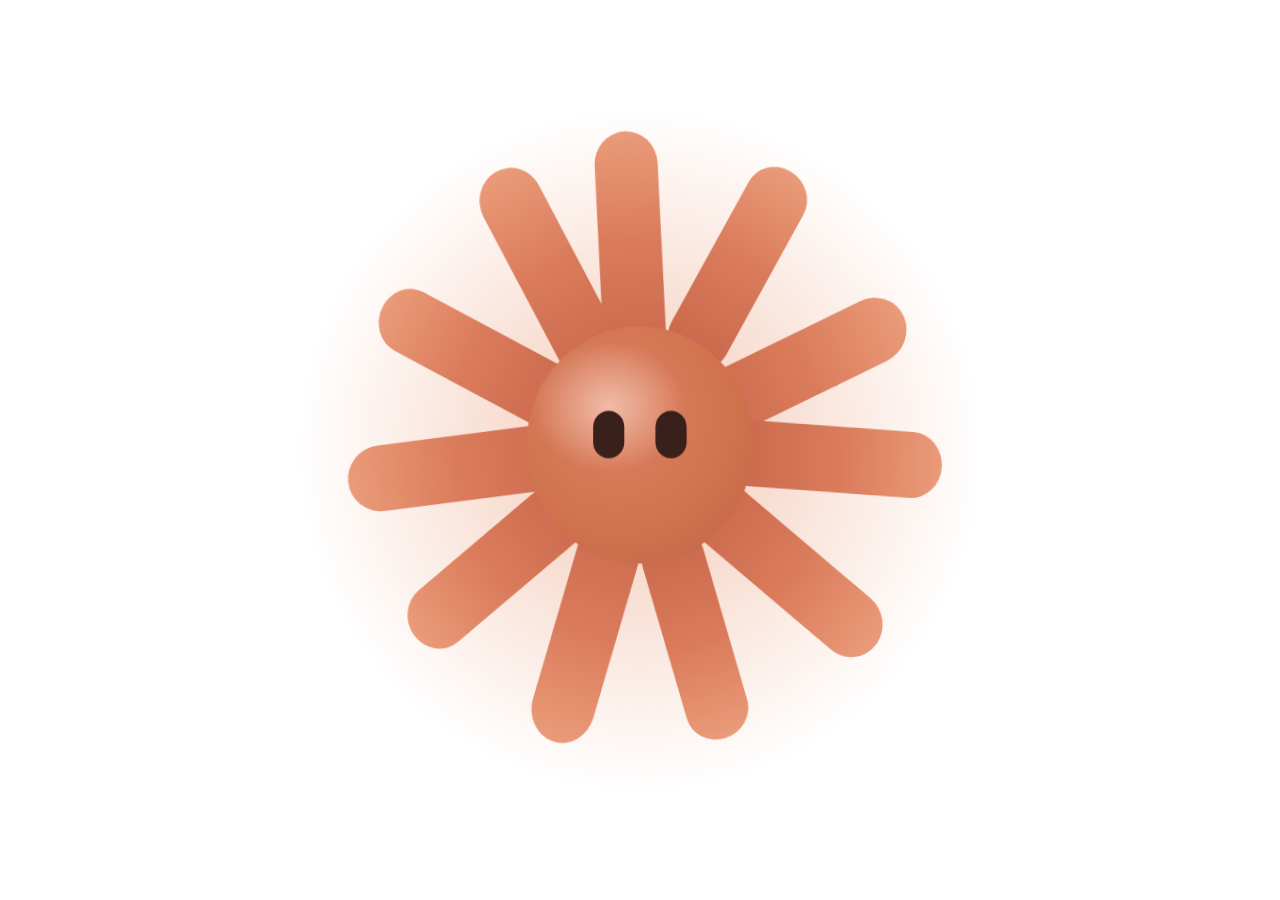
==== commit 18f4777a: "Combine enhanced coral sunburst mascot with the notch-carve panel Reverts the WIP Clawd pixel-mascot" ====
--- a/Resources/mascot.html
+++ b/Resources/mascot.html
@@ -19,67 +19,112 @@
     justify-content: center;
     will-change: filter, opacity;
   }
-  /* Fill the viewport; viewBox padding keeps Clawd from clipping while he bobs/hops. */
+  /* Fill the viewport; viewBox padding keeps the rays from clipping. */
   #mascotSvg {
     width: 100%;
     height: 100%;
     display: block;
     overflow: visible;
-    /* a little inner padding so the sprite never kisses the very edge */
-    padding: 5%;
+    /* slight inner padding so the burst never touches the very edge */
+    padding: 6%;
     box-sizing: border-box;
-    /* keep the pixels razor-sharp, never smoothed */
-    image-rendering: pixelated;
-    image-rendering: crisp-edges;
   }
-  /* exact Clawd palette */
-  .rose { fill: #CC8B89; }
-  .blk  { fill: #000000; }
   /* GPU hint for the animated groups */
-  #mascot, #eyes, #legL, #legR { will-change: transform; }
+  #mascot, #rays, #face { will-change: transform; }
 </style>
 </head>
 <body>
   <div id="stage">
     <!--
-      The real Claude Code mascot: "Clawd", an 8-bit pixel-art creature, built
-      from axis-aligned <rect> "pixels" on a 48x30 unit grid (centered on 0,0).
-      Top to bottom: thin black brim, dusty-rose head, two black eye bars, a
-      black chin bar (narrower than the head), a wider rose torso (shoulders),
-      and four little rose legs (two left, two right, with a center gap).
-      Palette: rose #CC8B89, black #000000. crispEdges keeps the pixels sharp.
+      The real Claude mascot: a coral "sunburst"/sparkle (the burst is the body)
+      with a simple cute face. 11 rounded tapered rays, lighter at the tips,
+      radiating from a solid coral core. Faithful to claude.ai's burst mark.
     -->
-    <svg id="mascotSvg" viewBox="0 0 64 50" xmlns="http://www.w3.org/2000/svg"
-         shape-rendering="crispEdges" aria-label="Clawd, the Claude Code mascot">
-
-      <!-- static centering group: GSAP never touches this. Sprite is authored
-           around (0,0); this just parks it in the middle of the frame. -->
-      <g transform="translate(32,25)">
+    <svg id="mascotSvg" viewBox="0 0 260 260" xmlns="http://www.w3.org/2000/svg"
+         shape-rendering="geometricPrecision" aria-label="Claude mascot">
+      <defs>
+        <!-- soft breathing aura behind the burst (its own light source) -->
+        <radialGradient id="glowGrad" cx="0.5" cy="0.5" r="0.5">
+          <stop offset="0"    stop-color="#F4AE88" stop-opacity="0.55" />
+          <stop offset="0.45" stop-color="#E58457" stop-opacity="0.26" />
+          <stop offset="1"    stop-color="#E58457" stop-opacity="0" />
+        </radialGradient>
+        <!-- specular highlight on the core for dimensionality -->
+        <radialGradient id="coreHiGrad" cx="0.5" cy="0.5" r="0.5">
+          <stop offset="0" stop-color="#FCE0D0" stop-opacity="0.62" />
+          <stop offset="1" stop-color="#FCE0D0" stop-opacity="0" />
+        </radialGradient>
+        <!-- ray: dark coral at the base (center), lighter coral at the tip -->
+        <linearGradient id="rayGrad" x1="0" y1="1" x2="0" y2="0">
+          <stop offset="0"   stop-color="#C8654A" />
+          <stop offset="0.55" stop-color="#DA7C5C" />
+          <stop offset="1"   stop-color="#EA9B79" />
+        </linearGradient>
+        <!-- core face disc (kept close to the ray-base tone so it reads as one body) -->
+        <radialGradient id="coreGrad" cx="0.40" cy="0.36" r="0.80">
+          <stop offset="0"   stop-color="#DE8164" />
+          <stop offset="0.62" stop-color="#D0734E" />
+          <stop offset="1"   stop-color="#C2674A" />
+        </radialGradient>
+        <!-- a single ray, chunky rounded capsule pointing up -->
+        <rect id="ray" x="-11" y="-101" width="22" height="80" rx="11" fill="url(#rayGrad)" />
+      </defs>
+
+      <!-- static centering group: GSAP never touches this -->
+      <g transform="translate(130,130)">
+        <!-- breathing aura: stays a soft circle while the body squashes inside it -->
+        <circle id="glow" cx="0" cy="0" r="116" fill="url(#glowGrad)" opacity="0.9" />
+        <!-- everything below is centered on (0,0) -->
         <g id="mascot">
-          <!-- head block (rose), 12 units wide -->
-          <rect class="rose" x="-18" y="-14" width="36" height="10" />
-          <!-- thin black brim sitting on top of the head, 10 units wide -->
-          <rect class="blk"  x="-15" y="-15" width="30" height="1.4" />
-          <!-- black chin bar under the head, same width as the brim -->
-          <rect class="blk"  x="-15" y="-4"  width="30" height="2" />
-          <!-- wider torso (rose): full 16 units, shoulders poke past the head -->
-          <rect class="rose" x="-24" y="-2"  width="48" height="10" />
-
-          <!-- two black eyes: short vertical bars inside the lower head -->
-          <g id="eyes">
-            <rect id="eyeL" class="blk" x="-12" y="-10" width="3" height="5" />
-            <rect id="eyeR" class="blk" x="9"   y="-10" width="3" height="5" />
+
+          <!-- the burst of rays (organic, slightly irregular lengths).
+               rotation lives on the static parent <g> so GSAP can flex each
+               inner ray along its own axis (translate y) without fighting it. -->
+          <g id="rays">
+            <g transform="rotate(-4)"><use href="#ray" class="ray" transform="scale(1,1.00)" /></g>
+            <g transform="rotate(29)"><use href="#ray" class="ray" transform="scale(1,0.93)" /></g>
+            <g transform="rotate(64)"><use href="#ray" class="ray" transform="scale(1,1.06)" /></g>
+            <g transform="rotate(93)"><use href="#ray" class="ray" transform="scale(1,0.97)" /></g>
+            <g transform="rotate(128)"><use href="#ray" class="ray" transform="scale(1,1.02)" /></g>
+            <g transform="rotate(162)"><use href="#ray" class="ray" transform="scale(1,0.91)" /></g>
+            <g transform="rotate(196)"><use href="#ray" class="ray" transform="scale(1,1.05)" /></g>
+            <g transform="rotate(230)"><use href="#ray" class="ray" transform="scale(1,0.96)" /></g>
+            <g transform="rotate(262)"><use href="#ray" class="ray" transform="scale(1,1.07)" /></g>
+            <g transform="rotate(296)"><use href="#ray" class="ray" transform="scale(1,0.95)" /></g>
+            <g transform="rotate(330)"><use href="#ray" class="ray" transform="scale(1,1.01)" /></g>
           </g>
 
-          <!-- four rose legs: left pair, center gap, right pair -->
-          <g id="legL">
-            <rect class="rose" x="-15" y="10" width="3" height="5" />
-            <rect class="rose" x="-9"  y="10" width="3" height="5" />
+          <!-- solid core = the face disc -->
+          <circle id="core" cx="0" cy="0" r="40" fill="url(#coreGrad)" />
+          <!-- specular highlight for a rounded, lit look -->
+          <ellipse id="coreHi" cx="-11" cy="-13" rx="27" ry="22" fill="url(#coreHiGrad)" />
+
+          <!-- face -->
+          <g id="face">
+            <!-- eyebrows (hidden until a tense mood) -->
+            <g id="brows" opacity="0">
+              <rect id="browL" x="-19" y="-18" width="13" height="3.6" rx="1.8" fill="#3A201A" />
+              <rect id="browR" x="6"   y="-18" width="13" height="3.6" rx="1.8" fill="#3A201A" />
+            </g>
+            <!-- eyes -->
+            <rect id="eyeL" x="-16.5" y="-11.5" width="11" height="16" rx="5.5" fill="#3A201A" />
+            <rect id="eyeR" x="5.5"   y="-11.5" width="11" height="16" rx="5.5" fill="#3A201A" />
+            <!-- mouths (one shown at a time, hidden by default) -->
+            <path id="mouthHappy" d="M-9,13 Q0,20 9,13" fill="none" stroke="#3A201A"
+                  stroke-width="3" stroke-linecap="round" opacity="0" />
+            <ellipse id="mouthWorried" cx="0" cy="15" rx="3.6" ry="4.6" fill="#3A201A" opacity="0" />
           </g>
-          <g id="legR">
-            <rect class="rose" x="6"  y="10" width="3" height="5" />
-            <rect class="rose" x="12" y="10" width="3" height="5" />
+
+          <!-- wakeup sparkles: pop outward then fade -->
+          <g id="sparks">
+            <circle class="spark" cx="2"   cy="-80" r="3.2" fill="#FCE0D0" opacity="0" />
+            <circle class="spark" cx="58"  cy="-50" r="2.6" fill="#FCE0D0" opacity="0" />
+            <circle class="spark" cx="74"  cy="10"  r="3.0" fill="#FCE0D0" opacity="0" />
+            <circle class="spark" cx="-52" cy="-46" r="2.8" fill="#FCE0D0" opacity="0" />
+            <circle class="spark" cx="-70" cy="18"  r="2.4" fill="#FCE0D0" opacity="0" />
+            <circle class="spark" cx="20"  cy="72"  r="2.6" fill="#FCE0D0" opacity="0" />
           </g>
+
         </g>
       </g>
     </svg>
@@ -106,131 +151,218 @@
 
     var $ = function (id) { return document.getElementById(id); };
     var mascot = $("mascot");
-    var eyes   = $("eyes");
-    var legL   = $("legL"), legR = $("legR");
+    var rays   = $("rays");
+    var face   = $("face");
+    var glow   = $("glow");
+    var eyeL   = $("eyeL"), eyeR = $("eyeR"), eyes = [eyeL, eyeR];
+    var brows  = $("brows"), browL = $("browL"), browR = $("browR");
+    var mouthHappy = $("mouthHappy"), mouthWorried = $("mouthWorried");
     var stage  = $("stage");
+    var rayUses = gsap.utils.toArray("#rays .ray");   // each ray, flexed independently
+    var sparks  = gsap.utils.toArray("#sparks .spark");
 
     var clamp    = gsap.utils.clamp(0, 1);
     var mapRange = gsap.utils.mapRange;
 
-    // Transform origins. The sprite is authored around (0,0), so percentage
-    // origins resolve to its centre. Eyes blink about their own mid-line.
-    gsap.set(mascot, { transformOrigin: "50% 50%" });
-    gsap.set([legL, legR], { transformOrigin: "50% 50%" });
-    gsap.set(eyes, { svgOrigin: "0 -7.5" });   // y-centre of the eye bars (-10..-5)
-
-    // Visual filter for the "offline" mood, driven by a proxy so it tweens.
+    // give every animated node a centered transform origin
+    gsap.set([mascot, rays, face, glow], { transformOrigin: "50% 50%" });
+    gsap.set(eyes,  { transformOrigin: "50% 50%", svgOrigin: "" });
+    gsap.set(eyeL,  { transformOrigin: "-11px -3.5px" });
+    gsap.set(eyeR,  { transformOrigin: "11px -3.5px" });
+    gsap.set(browL, { transformOrigin: "-12.5px -16px" });
+    gsap.set(browR, { transformOrigin: "12.5px -16px" });
+    gsap.set(sparks, { transformOrigin: "50% 50%" });
+
+    // visual filter (for the "offline" mood) driven by a proxy so it tweens smoothly
     var fx = { gray: 0, bright: 1, op: 1 };
     function applyFx() {
-      stage.style.filter  = "grayscale(" + fx.gray + ") brightness(" + fx.bright + ")";
+      stage.style.filter  = "grayscale(" + fx.gray + ") brightness(" + fx.bright + ") saturate(" + (1 - fx.gray * 0.4) + ")";
       stage.style.opacity = fx.op;
     }
 
-    // Registry of running tweens so we can cleanly kill on every mood change.
+    // registry of running tweens so we can cleanly kill on mood change
     var active = [];
-    var blinkCall = null, shuffleCall = null;
+    var blinkCall = null;
+    var lookCall = null;
     function add(tw) { active.push(tw); return tw; }
     function killAll() {
       for (var i = 0; i < active.length; i++) { if (active[i]) active[i].kill(); }
       active.length = 0;
-      if (blinkCall)   { blinkCall.kill();   blinkCall = null; }
-      if (shuffleCall) { shuffleCall.kill(); shuffleCall = null; }
-      gsap.killTweensOf([mascot, eyes, legL, legR, fx]);
-      // reset per-element state that the moods don't otherwise re-assert
-      gsap.set([legL, legR], { y: 0, x: 0 });
-      gsap.set(eyes, { scaleY: 1, y: 0 });
+      if (blinkCall) { blinkCall.kill(); blinkCall = null; }
+      if (lookCall)  { lookCall.kill();  lookCall = null; }
+      gsap.killTweensOf([mascot, rays, face, glow, eyeL, eyeR, browL, browR, brows, mouthHappy, mouthWorried, fx].concat(rayUses).concat(sparks));
+      // reset per-element state that moods don't otherwise re-assert
+      gsap.set(rayUses, { y: 0 });            // un-flex the rays to their base length
+      gsap.set(sparks,  { opacity: 0, scale: 0 });
+      gsap.set(eyes,    { x: 0 });             // recentre eyes after a dart
     }
 
     // ---- shared helpers --------------------------------------------------
-    function settleFx() { add(gsap.to(fx, { gray: 0, bright: 1, op: 1, duration: 0.35, onUpdate: applyFx })); }
-
-    // a crisp two-frame blink (eyes snap shut, snap open)
+    function settleFx() { add(gsap.to(fx, { gray: 0, bright: 1, op: 1, duration: 0.4, onUpdate: applyFx })); }
+    function hideMouths() {
+      add(gsap.to([mouthHappy, mouthWorried], { opacity: 0, duration: 0.25 }));
+    }
+    function hideBrows() { add(gsap.to(brows, { opacity: 0, duration: 0.25 })); }
+    function openEyes(dur) {
+      add(gsap.to(eyes, { scaleY: 1, scaleX: 1, y: 0, duration: dur || 0.35, ease: "power2.out" }));
+    }
+
     function scheduleBlink() {
-      blinkCall = gsap.delayedCall(gsap.utils.random(2.2, 5.2), function () {
+      blinkCall = gsap.delayedCall(gsap.utils.random(2.4, 5.6), function () {
         add(gsap.timeline({ onComplete: scheduleBlink })
-          .to(eyes, { scaleY: 0.08, duration: 0.06, ease: "steps(1)" })
-          .to(eyes, { scaleY: 1,    duration: 0.10, ease: "steps(1)" }, "+=0.05"));
+          .to(eyes, { scaleY: 0.08, duration: 0.07, ease: "power2.in" })
+          .to(eyes, { scaleY: 1,    duration: 0.13, ease: "power2.out" }));
       });
     }
 
-    // low-key idle foot shuffle: lift one whole pixel, set it back down
-    function scheduleShuffle() {
-      shuffleCall = gsap.delayedCall(gsap.utils.random(3.4, 6.8), function () {
-        var leg = gsap.utils.random([legL, legR]);
-        add(gsap.timeline({ onComplete: scheduleShuffle })
-          .to(leg, { y: -1, duration: 0.12, ease: "steps(1)" })
-          .to(leg, { y: 0,  duration: 0.12, ease: "steps(1)" }, "+=0.10"));
+    // occasional curious glance left/right, so idle reads as sentient
+    function scheduleLook() {
+      lookCall = gsap.delayedCall(gsap.utils.random(3.6, 7.5), function () {
+        var dir = gsap.utils.random([-1, 1]);
+        add(gsap.timeline({ onComplete: scheduleLook })
+          .to(eyes, { x: dir * 2.6, duration: 0.45, ease: "power2.inOut" })
+          .to(eyes, { x: dir * 2.6, duration: 0.85 })   // hold the glance
+          .to(eyes, { x: 0,         duration: 0.5, ease: "power2.inOut" }));
       });
     }
 
     // ---- moods -----------------------------------------------------------
     var moods = {};
 
-    // gentle whole-pixel bob, occasional blink + tiny leg shuffle
     moods.idle = function (i) {
-      var amp = mapRange(0, 1, 1.6, 2.6, i);
-      add(gsap.to(mascot, { x: 0, rotation: 0, scaleX: 1, scaleY: 1, duration: 0.3, ease: "steps(2)" }));
-      add(gsap.to(mascot, { y: -amp, duration: 0.78, ease: "steps(2)", yoyo: true, repeat: -1 }));
-      add(gsap.to(eyes, { scaleY: 1, y: 0, duration: 0.25, ease: "steps(1)" }));
+      var depth = mapRange(0, 1, 0.03, 0.06, i);
+      add(gsap.to(mascot, { rotation: 0, x: 0, duration: 0.5, ease: "power2.out" }));
+      // gentle breathe (slight squash/stretch)
+      add(gsap.to(mascot, { scaleY: 1 + depth, scaleX: 1 - depth * 0.4,
+        duration: 2.1, ease: "sine.inOut", yoyo: true, repeat: -1 }));
+      // soft vertical bob
+      add(gsap.to(mascot, { y: -3, duration: 2.5, ease: "sine.inOut", yoyo: true, repeat: -1 }));
+      // barely-there ray sway + shimmer; two periods that never line up read as organic
+      add(gsap.to(rays, { rotation: 7, duration: 5.5, ease: "sine.inOut", yoyo: true, repeat: -1 }));
+      add(gsap.to(rays, { scale: 1.025, duration: 2.8, ease: "sine.inOut", yoyo: true, repeat: -1 }));
+      add(gsap.to(rays, { scaleX: 1.012, duration: 1.7, ease: "sine.inOut", yoyo: true, repeat: -1 }));
+      // each ray gently flexes outward on its own staggered rhythm (organic undulation)
+      add(gsap.to(rayUses, { y: -5, duration: 1.5, ease: "sine.inOut", yoyo: true, repeat: -1,
+        stagger: { each: 0.13, from: "random" } }));
+      // breathing aura, synced to the body breathe
+      add(gsap.timeline()
+        .to(glow, { opacity: 0.92, scale: 1, duration: 0.5, ease: "power2.out" })
+        .to(glow, { opacity: 1, scale: 1.07, duration: 2.1, ease: "sine.inOut", yoyo: true, repeat: -1 }));
+      openEyes(); hideBrows(); hideMouths(); settleFx();
+      scheduleBlink();
+      scheduleLook();
+    };
+
+    moods.playing = function (i) {
+      var amp   = mapRange(0, 1, 7, 22, i);          // bob height
+      var dur   = mapRange(0, 1, 0.52, 0.30, i);     // faster with intensity
+      var wig   = mapRange(0, 1, 4, 13, i);          // wiggle degrees
+      add(gsap.to(mascot, { x: 0, duration: 0.3, ease: "power2.out" }));
+      // bouncy squash-and-stretch loop
+      add(gsap.timeline({ repeat: -1 })
+        .to(mascot, { y: -amp, scaleY: 1.10, scaleX: 0.93, duration: dur, ease: "power2.out" })
+        .to(mascot, { y: amp * 0.18, scaleY: 0.90, scaleX: 1.10, duration: dur, ease: "power2.in" })
+        .to(mascot, { y: 0, scaleY: 1, scaleX: 1, duration: dur * 0.9, ease: "power1.inOut" }));
+      // playful wiggle
+      add(gsap.to(mascot, { rotation: wig, duration: dur * 1.4, ease: "sine.inOut", yoyo: true, repeat: -1 }));
+      // lively ray spin + pulse
+      add(gsap.to(rays, { rotation: "+=360", duration: mapRange(0, 1, 7, 3.2, i), ease: "none", repeat: -1 }));
+      add(gsap.to(rays, { scale: 1.06, duration: dur, ease: "sine.inOut", yoyo: true, repeat: -1 }));
+      // rays flick outward on their own beat, livelier than idle
+      add(gsap.to(rayUses, { y: -8, duration: dur * 1.2, ease: "sine.inOut", yoyo: true, repeat: -1,
+        stagger: { each: 0.07, from: "random" } }));
+      // brighter, wider aura pulsing with the bounce tempo
+      add(gsap.timeline()
+        .to(glow, { opacity: 1, scale: 1.12, duration: 0.3, ease: "power2.out" })
+        .to(glow, { scale: 1.22, duration: dur, ease: "sine.inOut", yoyo: true, repeat: -1 }));
+      // happy squinty eyes + smile
+      add(gsap.to(eyes, { scaleY: 0.78, y: 1, duration: 0.3, ease: "power2.out" }));
+      add(gsap.to(mouthHappy, { opacity: 1, duration: 0.3 }));
+      add(gsap.to(mouthWorried, { opacity: 0, duration: 0.2 }));
+      hideBrows(); settleFx();
+    };
+
+    moods.frantic = function (i) {
+      var mag = mapRange(0, 1, 2.2, 6, i);
+      var sp  = mapRange(0, 1, 0.075, 0.04, i);
+      add(gsap.to(mascot, { y: 0, rotation: 0, duration: 0.2 }));
+      // fast worried shake
+      add(gsap.fromTo(mascot, { x: -mag }, { x: mag, duration: sp, ease: "sine.inOut", yoyo: true, repeat: -1 }));
+      add(gsap.fromTo(mascot, { rotation: -1.5 }, { rotation: 1.5, duration: sp * 1.3, ease: "sine.inOut", yoyo: true, repeat: -1 }));
+      // tense quick breathing
+      add(gsap.to(mascot, { scaleY: 1.05, scaleX: 0.97, duration: 0.18, ease: "sine.inOut", yoyo: true, repeat: -1 }));
+      // rays vibrate
+      add(gsap.fromTo(rays, { rotation: -2.5 }, { rotation: 2.5, duration: sp, ease: "sine.inOut", yoyo: true, repeat: -1 }));
+      add(gsap.to(rays, { scale: 1.02, duration: 0.16, ease: "sine.inOut", yoyo: true, repeat: -1 }));
+      // tight aura that nervously flickers
+      add(gsap.to(glow, { scale: 1.0, opacity: 0.95, duration: 0.2 }));
+      add(gsap.to(glow, { opacity: "random(0.55, 1)", duration: 0.09, ease: "none", repeat: -1, repeatRefresh: true }));
+      // wide alarmed eyes
+      add(gsap.to(eyes, { scaleY: 1.22, scaleX: 1.12, y: -1, duration: 0.2, ease: "power2.out" }));
+      // worried brows angled down-in
+      add(gsap.to(brows, { opacity: 1, duration: 0.2 }));
+      add(gsap.to(browL, { rotation: 18, y: 3, duration: 0.2, ease: "power2.out" }));
+      add(gsap.to(browR, { rotation: -18, y: 3, duration: 0.2, ease: "power2.out" }));
+      // small worried mouth
+      add(gsap.to(mouthWorried, { opacity: 1, duration: 0.2 }));
+      add(gsap.to(mouthHappy, { opacity: 0, duration: 0.2 }));
       settleFx();
-      scheduleBlink();
-      scheduleShuffle();
-    };
-
-    // a happy little hop (rise + land); height/speed scale with intensity
-    moods.playing = function (i) {
-      var amp  = Math.max(3, Math.round(mapRange(0, 1, 3, 7, i)));  // whole-pixel hop
-      var rise = mapRange(0, 1, 0.34, 0.20, i);                    // faster when intense
-      add(gsap.to(mascot, { x: 0, rotation: 0, scaleX: 1, scaleY: 1, duration: 0.2, ease: "steps(1)" }));
-      add(gsap.timeline({ repeat: -1 })
-        .to(mascot, { y: -amp, duration: rise,        ease: "steps(" + amp + ")" })       // up, pixel by pixel
-        .to(mascot, { y: 0,    duration: rise * 0.85, ease: "steps(" + amp + ")" })       // land
-        .to(mascot, { y: 0,    duration: rise * 0.7 }));                                  // beat on the ground
-      // happy squint
-      add(gsap.to(eyes, { scaleY: 0.4, y: 0, duration: 0.18, ease: "steps(1)" }));
+    };
+
+    moods.wakeup = function (i) {
+      var over = mapRange(0, 1, 1.08, 1.16, i);
+      hideBrows(); hideMouths(); settleFx();
+      gsap.set(rays, { rotation: -40, scale: 0.5 });
+      gsap.set(eyes, { scaleY: 0, scaleX: 1, y: 0 });
+      // aura bursts outward with the pop (idle takes it over on settle)
+      add(gsap.fromTo(glow, { scale: 0.4, opacity: 0 }, { scale: 1.28, opacity: 1, duration: 0.45, ease: "back.out(2)" }));
+      // sparkle burst around the pop
+      gsap.set(sparks, { opacity: 0, scale: 0 });
+      add(gsap.timeline()
+        .to(sparks, { opacity: 1, scale: 1.3, duration: 0.3, ease: "back.out(3)",
+          stagger: { each: 0.035, from: "random" } }, 0.18)
+        .to(sparks, { opacity: 0, scale: 0.5, duration: 0.4, ease: "power2.in",
+          stagger: { each: 0.035, from: "random" } }, ">-0.12"));
+      add(gsap.to(rays, { rotation: 0, scale: 1, duration: 0.7, ease: "back.out(2)" }));
+      add(gsap.to(eyes, { scaleY: 1, duration: 0.45, ease: "back.out(3)", delay: 0.12 }));
+      add(gsap.timeline({ onComplete: function () { setMood("idle", lastIntensity); } })
+        .fromTo(mascot,
+          { scaleX: 0.30, scaleY: 0.30, y: 8 },
+          { scaleX: 0.96, scaleY: over, y: -4, duration: 0.30, ease: "back.out(2.2)" })
+        .to(mascot, { scaleX: over, scaleY: 0.92, y: 2, duration: 0.12, ease: "power2.inOut" })
+        .to(mascot, { scaleX: 1, scaleY: 1, y: 0, duration: 0.6, ease: "elastic.out(1,0.5)" }));
+    };
+
+    moods.sleepy = function (i) {
+      hideBrows(); hideMouths();
+      add(gsap.to(mascot, { x: 0, duration: 0.4 }));
+      // eyes slowly close to sleepy slits
+      add(gsap.to(eyes, { scaleY: 0.09, scaleX: 1, y: 3, duration: 0.8, ease: "power2.inOut" }));
+      // droop: tilt + sink, very slow nod
+      add(gsap.to(mascot, { rotation: 4, duration: 1.6, ease: "power2.inOut" }));
+      add(gsap.to(mascot, { y: 5, duration: 1.6, ease: "power2.inOut" }));
+      add(gsap.to(mascot, { scaleY: 1.03, scaleX: 0.99, duration: 3.4, ease: "sine.inOut", yoyo: true, repeat: -1 }));
+      // slow "nodding off" bob
+      add(gsap.to(mascot, { y: 9, duration: 3.0, ease: "sine.inOut", yoyo: true, repeat: -1, delay: 1.6 }));
+      // rays droop & dim slightly
+      add(gsap.to(rays, { rotation: -4, scale: 0.95, duration: 1.6, ease: "power2.inOut" }));
+      add(gsap.to(rays, { scale: 0.92, duration: 3.4, ease: "sine.inOut", yoyo: true, repeat: -1, delay: 1.6 }));
+      // aura dims and contracts as it dozes off
+      add(gsap.timeline()
+        .to(glow, { opacity: 0.5, scale: 0.85, duration: 1.6, ease: "power2.inOut" })
+        .to(glow, { opacity: 0.4, scale: 0.8, duration: 3.4, ease: "sine.inOut", yoyo: true, repeat: -1 }));
       settleFx();
     };
 
-    // fast horizontal pixel shake, worried wide eyes
-    moods.frantic = function (i) {
-      var mag = Math.max(2, Math.round(mapRange(0, 1, 2, 5, i)));
-      var sp  = mapRange(0, 1, 0.07, 0.045, i);
-      add(gsap.to(mascot, { y: 0, rotation: 0, scaleX: 1, scaleY: 1, duration: 0.12, ease: "steps(1)" }));
-      // snap between -mag and +mag every frame => true pixel jitter
-      add(gsap.fromTo(mascot, { x: -mag }, { x: mag, duration: sp, ease: "steps(1)", yoyo: true, repeat: -1 }));
-      // worried, wide-open eyes
-      add(gsap.to(eyes, { scaleY: 1.3, y: -1, duration: 0.12, ease: "steps(1)" }));
-      settleFx();
-    };
-
-    // one-shot pop-in from small with a stepped overshoot, then settle to idle
-    moods.wakeup = function (i) {
-      var over = mapRange(0, 1, 1.10, 1.18, i);
-      settleFx();
-      gsap.set(mascot, { x: 0, rotation: 0 });
-      gsap.set(eyes, { scaleY: 0, y: 0 });
-      add(gsap.timeline({ onComplete: function () { setMood("idle", lastIntensity); } })
-        .fromTo(mascot, { scaleX: 0.2, scaleY: 0.2, y: 8 },
-                        { scaleX: 1.0, scaleY: over, y: -3, duration: 0.26, ease: "steps(4)" })  // pop up
-        .to(mascot, { scaleX: over, scaleY: 0.9, y: 2, duration: 0.12, ease: "steps(2)" })       // squash
-        .to(mascot, { scaleX: 1, scaleY: 1, y: 0, duration: 0.20, ease: "steps(3)" })            // settle
-        .to(eyes,   { scaleY: 1, duration: 0.14, ease: "steps(2)" }, "-=0.30"));                 // eyes pop open
-    };
-
-    // eyes shut, slight downward droop, very slow nod
-    moods.sleepy = function (i) {
-      add(gsap.to(mascot, { x: 0, rotation: 0, scaleX: 1, scaleY: 1, duration: 0.5, ease: "power2.out" }));
-      add(gsap.to(eyes,   { scaleY: 0, duration: 0.9, ease: "power2.inOut" }));            // shut
-      add(gsap.to(mascot, { y: 3, rotation: 2.5, duration: 1.8, ease: "power2.inOut" }));  // droop down
-      add(gsap.to(mascot, { y: 5, duration: 3.6, ease: "sine.inOut", yoyo: true, repeat: -1, delay: 1.8 })); // nod off
-      settleFx();
-    };
-
-    // motion stops; desaturate to grayscale + dim
     moods.offline = function (i) {
-      add(gsap.to(mascot, { x: 0, y: 0, rotation: 0, scaleX: 1, scaleY: 1, duration: 0.45, ease: "steps(2)" }));
-      add(gsap.to(eyes,   { scaleY: 0.18, y: 0, duration: 0.45, ease: "power2.inOut" }));
-      add(gsap.to(fx, { gray: 1, bright: 0.8, op: 0.5, duration: 0.5, ease: "power2.out", onUpdate: applyFx }));
+      // motion stops; desaturate + dim
+      add(gsap.to(mascot, { x: 0, y: 0, rotation: 0, scaleX: 1, scaleY: 1, duration: 0.5, ease: "power2.out" }));
+      add(gsap.to(rays,   { rotation: 0, scale: 0.97, duration: 0.5, ease: "power2.out" }));
+      add(gsap.to(eyes,   { scaleY: 0.14, scaleX: 1, y: 1, duration: 0.5, ease: "power2.inOut" }));
+      hideBrows(); hideMouths();
+      // aura goes cold
+      add(gsap.to(glow, { opacity: 0.12, scale: 0.82, duration: 0.6, ease: "power2.out" }));
+      add(gsap.to(fx, { gray: 1, bright: 0.78, op: 0.55, duration: 0.6, ease: "power2.out", onUpdate: applyFx }));
     };
 
     // ---- public API ------------------------------------------------------
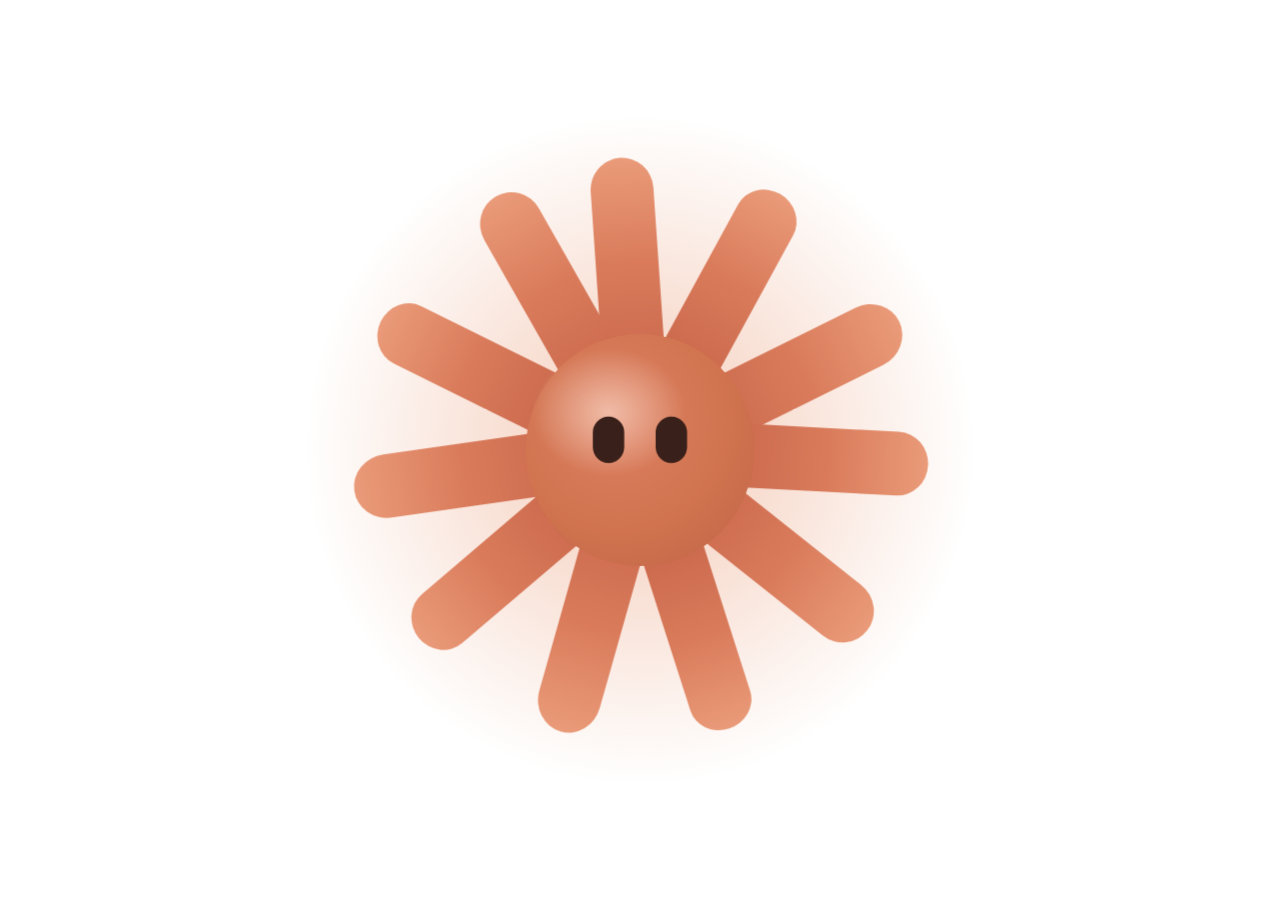
==== commit 67275292: "Menu-bar-first Liquid Glass redesign + minimal mascot + bug-audit fixes Redesign to the macOS 26 Liq" ====
--- a/Resources/mascot.html
+++ b/Resources/mascot.html
@@ -184,6 +184,10 @@
     var active = [];
     var blinkCall = null;
     var lookCall = null;
+    // The mood's RESTING eye openness, so a blink reopens to the right expression
+    // (idle 1, playing's happy squint 0.82, frantic's worried-wide 1.12) instead
+    // of always snapping back to a neutral 1 and erasing the state cue.
+    var eyeOpenY = 1;
     function add(tw) { active.push(tw); return tw; }
     function killAll() {
       for (var i = 0; i < active.length; i++) { if (active[i]) active[i].kill(); }
@@ -195,6 +199,12 @@
       gsap.set(rayUses, { y: 0 });            // un-flex the rays to their base length
       gsap.set(sparks,  { opacity: 0, scale: 0 });
       gsap.set(eyes,    { x: 0 });             // recentre eyes after a dart
+      // Re-baseline the body scale to 1 BEFORE the next mood's breathe tween is
+      // created, so the yoyo always captures 1 as its start. Without this, each
+      // re-trigger (every 60s poll / hover) starts the breathe from the current
+      // mid-oscillation scale, so the lower bound creeps up and the breathe decays
+      // to a frozen, slightly-squished mascot within a few re-triggers.
+      gsap.set(mascot,  { scaleX: 1, scaleY: 1 });
     }
 
     // ---- shared helpers --------------------------------------------------
@@ -204,14 +214,15 @@
     }
     function hideBrows() { add(gsap.to(brows, { opacity: 0, duration: 0.25 })); }
     function openEyes(dur) {
+      eyeOpenY = 1;
       add(gsap.to(eyes, { scaleY: 1, scaleX: 1, y: 0, duration: dur || 0.35, ease: "power2.out" }));
     }
 
     function scheduleBlink() {
       blinkCall = gsap.delayedCall(gsap.utils.random(2.4, 5.6), function () {
         add(gsap.timeline({ onComplete: scheduleBlink })
-          .to(eyes, { scaleY: 0.08, duration: 0.07, ease: "power2.in" })
-          .to(eyes, { scaleY: 1,    duration: 0.13, ease: "power2.out" }));
+          .to(eyes, { scaleY: 0.08,     duration: 0.07, ease: "power2.in" })
+          .to(eyes, { scaleY: eyeOpenY, duration: 0.13, ease: "power2.out" }));
       });
     }
 
@@ -230,127 +241,86 @@
     var moods = {};
 
     moods.idle = function (i) {
-      var depth = mapRange(0, 1, 0.03, 0.06, i);
-      add(gsap.to(mascot, { rotation: 0, x: 0, duration: 0.5, ease: "power2.out" }));
-      // gentle breathe (slight squash/stretch)
-      add(gsap.to(mascot, { scaleY: 1 + depth, scaleX: 1 - depth * 0.4,
-        duration: 2.1, ease: "sine.inOut", yoyo: true, repeat: -1 }));
-      // soft vertical bob
-      add(gsap.to(mascot, { y: -3, duration: 2.5, ease: "sine.inOut", yoyo: true, repeat: -1 }));
-      // barely-there ray sway + shimmer; two periods that never line up read as organic
-      add(gsap.to(rays, { rotation: 7, duration: 5.5, ease: "sine.inOut", yoyo: true, repeat: -1 }));
-      add(gsap.to(rays, { scale: 1.025, duration: 2.8, ease: "sine.inOut", yoyo: true, repeat: -1 }));
-      add(gsap.to(rays, { scaleX: 1.012, duration: 1.7, ease: "sine.inOut", yoyo: true, repeat: -1 }));
-      // each ray gently flexes outward on its own staggered rhythm (organic undulation)
-      add(gsap.to(rayUses, { y: -5, duration: 1.5, ease: "sine.inOut", yoyo: true, repeat: -1,
-        stagger: { each: 0.13, from: "random" } }));
-      // breathing aura, synced to the body breathe
+      // Minimal "calm & alive": settle to neutral, then a slow subtle breathe +
+      // faint glow + occasional blink. No bob, ray sway/shimmer, or undulation.
+      add(gsap.to(mascot, { rotation: 0, x: 0, y: 0, duration: 0.5, ease: "power2.out" }));
+      add(gsap.to(rays,   { rotation: 0, scale: 1, duration: 0.6, ease: "power2.out" }));
+      openEyes(); hideBrows(); hideMouths(); settleFx();
+      var depth = 0.022;
+      add(gsap.to(mascot, { scaleY: 1 + depth, scaleX: 1 - depth * 0.5,
+        duration: 3.0, ease: "sine.inOut", yoyo: true, repeat: -1 }));
       add(gsap.timeline()
-        .to(glow, { opacity: 0.92, scale: 1, duration: 0.5, ease: "power2.out" })
-        .to(glow, { opacity: 1, scale: 1.07, duration: 2.1, ease: "sine.inOut", yoyo: true, repeat: -1 }));
-      openEyes(); hideBrows(); hideMouths(); settleFx();
+        .to(glow, { opacity: 0.9, scale: 1, duration: 0.6, ease: "power2.out" })
+        .to(glow, { opacity: 1, scale: 1.04, duration: 3.0, ease: "sine.inOut", yoyo: true, repeat: -1 }));
       scheduleBlink();
-      scheduleLook();
     };
 
     moods.playing = function (i) {
-      var amp   = mapRange(0, 1, 7, 22, i);          // bob height
-      var dur   = mapRange(0, 1, 0.52, 0.30, i);     // faster with intensity
-      var wig   = mapRange(0, 1, 4, 13, i);          // wiggle degrees
-      add(gsap.to(mascot, { x: 0, duration: 0.3, ease: "power2.out" }));
-      // bouncy squash-and-stretch loop
-      add(gsap.timeline({ repeat: -1 })
-        .to(mascot, { y: -amp, scaleY: 1.10, scaleX: 0.93, duration: dur, ease: "power2.out" })
-        .to(mascot, { y: amp * 0.18, scaleY: 0.90, scaleX: 1.10, duration: dur, ease: "power2.in" })
-        .to(mascot, { y: 0, scaleY: 1, scaleX: 1, duration: dur * 0.9, ease: "power1.inOut" }));
-      // playful wiggle
-      add(gsap.to(mascot, { rotation: wig, duration: dur * 1.4, ease: "sine.inOut", yoyo: true, repeat: -1 }));
-      // lively ray spin + pulse
-      add(gsap.to(rays, { rotation: "+=360", duration: mapRange(0, 1, 7, 3.2, i), ease: "none", repeat: -1 }));
-      add(gsap.to(rays, { scale: 1.06, duration: dur, ease: "sine.inOut", yoyo: true, repeat: -1 }));
-      // rays flick outward on their own beat, livelier than idle
-      add(gsap.to(rayUses, { y: -8, duration: dur * 1.2, ease: "sine.inOut", yoyo: true, repeat: -1,
-        stagger: { each: 0.07, from: "random" } }));
-      // brighter, wider aura pulsing with the bounce tempo
+      // Minimal + a touch more present than idle: a gentle breathe (slightly
+      // scaled by intensity) and a soft happy face. No bounce/wiggle/ray-spin.
+      add(gsap.to(mascot, { rotation: 0, x: 0, y: 0, duration: 0.45, ease: "power2.out" }));
+      add(gsap.to(rays,   { rotation: 0, scale: 1, duration: 0.6, ease: "power2.out" }));
+      var depth = mapRange(0, 1, 0.024, 0.038, i);
+      var dur   = mapRange(0, 1, 2.8, 2.0, i);
+      add(gsap.to(mascot, { scaleY: 1 + depth, scaleX: 1 - depth * 0.5,
+        duration: dur, ease: "sine.inOut", yoyo: true, repeat: -1 }));
       add(gsap.timeline()
-        .to(glow, { opacity: 1, scale: 1.12, duration: 0.3, ease: "power2.out" })
-        .to(glow, { scale: 1.22, duration: dur, ease: "sine.inOut", yoyo: true, repeat: -1 }));
-      // happy squinty eyes + smile
-      add(gsap.to(eyes, { scaleY: 0.78, y: 1, duration: 0.3, ease: "power2.out" }));
+        .to(glow, { opacity: 1, scale: 1.05, duration: 0.5, ease: "power2.out" })
+        .to(glow, { scale: 1.10, duration: dur, ease: "sine.inOut", yoyo: true, repeat: -1 }));
+      // soft happy expression (static state cue, not motion)
+      eyeOpenY = 0.82;
+      add(gsap.to(eyes, { scaleY: 0.82, scaleX: 1, x: 0, y: 1, duration: 0.35, ease: "power2.out" }));
       add(gsap.to(mouthHappy, { opacity: 1, duration: 0.3 }));
       add(gsap.to(mouthWorried, { opacity: 0, duration: 0.2 }));
       hideBrows(); settleFx();
+      scheduleBlink();
     };
 
     moods.frantic = function (i) {
-      var mag = mapRange(0, 1, 2.2, 6, i);
-      var sp  = mapRange(0, 1, 0.075, 0.04, i);
-      add(gsap.to(mascot, { y: 0, rotation: 0, duration: 0.2 }));
-      // fast worried shake
-      add(gsap.fromTo(mascot, { x: -mag }, { x: mag, duration: sp, ease: "sine.inOut", yoyo: true, repeat: -1 }));
-      add(gsap.fromTo(mascot, { rotation: -1.5 }, { rotation: 1.5, duration: sp * 1.3, ease: "sine.inOut", yoyo: true, repeat: -1 }));
-      // tense quick breathing
-      add(gsap.to(mascot, { scaleY: 1.05, scaleX: 0.97, duration: 0.18, ease: "sine.inOut", yoyo: true, repeat: -1 }));
-      // rays vibrate
-      add(gsap.fromTo(rays, { rotation: -2.5 }, { rotation: 2.5, duration: sp, ease: "sine.inOut", yoyo: true, repeat: -1 }));
-      add(gsap.to(rays, { scale: 1.02, duration: 0.16, ease: "sine.inOut", yoyo: true, repeat: -1 }));
-      // tight aura that nervously flickers
-      add(gsap.to(glow, { scale: 1.0, opacity: 0.95, duration: 0.2 }));
-      add(gsap.to(glow, { opacity: "random(0.55, 1)", duration: 0.09, ease: "none", repeat: -1, repeatRefresh: true }));
-      // wide alarmed eyes
-      add(gsap.to(eyes, { scaleY: 1.22, scaleX: 1.12, y: -1, duration: 0.2, ease: "power2.out" }));
-      // worried brows angled down-in
+      // Minimal: convey concern through the FACE + a slightly quicker, urgent
+      // breathe/glow — no shaking, vibrating, or flickering.
+      add(gsap.to(mascot, { x: 0, y: 0, rotation: 0, duration: 0.3, ease: "power2.out" }));
+      add(gsap.to(rays,   { rotation: 0, scale: 1, duration: 0.4, ease: "power2.out" }));
+      add(gsap.to(mascot, { scaleY: 1.03, scaleX: 0.985, duration: 0.9, ease: "sine.inOut", yoyo: true, repeat: -1 }));
+      add(gsap.timeline()
+        .to(glow, { opacity: 1, scale: 1.0, duration: 0.3, ease: "power2.out" })
+        .to(glow, { scale: 1.07, duration: 0.9, ease: "sine.inOut", yoyo: true, repeat: -1 }));
+      // worried expression = the state cue
+      eyeOpenY = 1.12;
+      add(gsap.to(eyes, { scaleY: 1.12, scaleX: 1.06, x: 0, y: -1, duration: 0.25, ease: "power2.out" }));
       add(gsap.to(brows, { opacity: 1, duration: 0.2 }));
-      add(gsap.to(browL, { rotation: 18, y: 3, duration: 0.2, ease: "power2.out" }));
-      add(gsap.to(browR, { rotation: -18, y: 3, duration: 0.2, ease: "power2.out" }));
-      // small worried mouth
+      add(gsap.to(browL, { rotation: 18, y: 3, duration: 0.25, ease: "power2.out" }));
+      add(gsap.to(browR, { rotation: -18, y: 3, duration: 0.25, ease: "power2.out" }));
       add(gsap.to(mouthWorried, { opacity: 1, duration: 0.2 }));
       add(gsap.to(mouthHappy, { opacity: 0, duration: 0.2 }));
       settleFx();
+      scheduleBlink();
     };
 
     moods.wakeup = function (i) {
-      var over = mapRange(0, 1, 1.08, 1.16, i);
+      // Minimal one-time pop (no sparkle storm), then settle to the calm idle.
       hideBrows(); hideMouths(); settleFx();
-      gsap.set(rays, { rotation: -40, scale: 0.5 });
-      gsap.set(eyes, { scaleY: 0, scaleX: 1, y: 0 });
-      // aura bursts outward with the pop (idle takes it over on settle)
-      add(gsap.fromTo(glow, { scale: 0.4, opacity: 0 }, { scale: 1.28, opacity: 1, duration: 0.45, ease: "back.out(2)" }));
-      // sparkle burst around the pop
-      gsap.set(sparks, { opacity: 0, scale: 0 });
-      add(gsap.timeline()
-        .to(sparks, { opacity: 1, scale: 1.3, duration: 0.3, ease: "back.out(3)",
-          stagger: { each: 0.035, from: "random" } }, 0.18)
-        .to(sparks, { opacity: 0, scale: 0.5, duration: 0.4, ease: "power2.in",
-          stagger: { each: 0.035, from: "random" } }, ">-0.12"));
-      add(gsap.to(rays, { rotation: 0, scale: 1, duration: 0.7, ease: "back.out(2)" }));
-      add(gsap.to(eyes, { scaleY: 1, duration: 0.45, ease: "back.out(3)", delay: 0.12 }));
+      gsap.set(eyes, { scaleY: 0, scaleX: 1, x: 0, y: 0 });
+      gsap.set(rays, { rotation: 0, scale: 0.82 });
+      add(gsap.fromTo(glow, { scale: 0.6, opacity: 0 },
+        { scale: 1.10, opacity: 1, duration: 0.4, ease: "back.out(1.6)" }));
+      add(gsap.to(rays, { scale: 1, duration: 0.55, ease: "back.out(1.6)" }));
+      add(gsap.to(eyes, { scaleY: 1, duration: 0.35, ease: "back.out(2)", delay: 0.1 }));
       add(gsap.timeline({ onComplete: function () { setMood("idle", lastIntensity); } })
         .fromTo(mascot,
-          { scaleX: 0.30, scaleY: 0.30, y: 8 },
-          { scaleX: 0.96, scaleY: over, y: -4, duration: 0.30, ease: "back.out(2.2)" })
-        .to(mascot, { scaleX: over, scaleY: 0.92, y: 2, duration: 0.12, ease: "power2.inOut" })
-        .to(mascot, { scaleX: 1, scaleY: 1, y: 0, duration: 0.6, ease: "elastic.out(1,0.5)" }));
+          { scaleX: 0.72, scaleY: 0.72, y: 4 },
+          { scaleX: 1, scaleY: 1, y: 0, duration: 0.5, ease: "back.out(1.8)" }));
     };
 
     moods.sleepy = function (i) {
+      // Minimal: eyes to slits, a slight droop, a dim resting aura, and a very
+      // subtle slow breathe. No nodding-off bob.
       hideBrows(); hideMouths();
-      add(gsap.to(mascot, { x: 0, duration: 0.4 }));
-      // eyes slowly close to sleepy slits
+      add(gsap.to(mascot, { x: 0, y: 0, rotation: 3, duration: 1.0, ease: "power2.inOut" }));
       add(gsap.to(eyes, { scaleY: 0.09, scaleX: 1, y: 3, duration: 0.8, ease: "power2.inOut" }));
-      // droop: tilt + sink, very slow nod
-      add(gsap.to(mascot, { rotation: 4, duration: 1.6, ease: "power2.inOut" }));
-      add(gsap.to(mascot, { y: 5, duration: 1.6, ease: "power2.inOut" }));
-      add(gsap.to(mascot, { scaleY: 1.03, scaleX: 0.99, duration: 3.4, ease: "sine.inOut", yoyo: true, repeat: -1 }));
-      // slow "nodding off" bob
-      add(gsap.to(mascot, { y: 9, duration: 3.0, ease: "sine.inOut", yoyo: true, repeat: -1, delay: 1.6 }));
-      // rays droop & dim slightly
-      add(gsap.to(rays, { rotation: -4, scale: 0.95, duration: 1.6, ease: "power2.inOut" }));
-      add(gsap.to(rays, { scale: 0.92, duration: 3.4, ease: "sine.inOut", yoyo: true, repeat: -1, delay: 1.6 }));
-      // aura dims and contracts as it dozes off
-      add(gsap.timeline()
-        .to(glow, { opacity: 0.5, scale: 0.85, duration: 1.6, ease: "power2.inOut" })
-        .to(glow, { opacity: 0.4, scale: 0.8, duration: 3.4, ease: "sine.inOut", yoyo: true, repeat: -1 }));
+      add(gsap.to(rays, { rotation: -4, scale: 0.96, duration: 1.2, ease: "power2.inOut" }));
+      add(gsap.to(mascot, { scaleY: 1.015, scaleX: 0.995, duration: 3.4, ease: "sine.inOut", yoyo: true, repeat: -1 }));
+      add(gsap.to(glow, { opacity: 0.45, scale: 0.85, duration: 1.2, ease: "power2.inOut" }));
       settleFx();
     };
 
